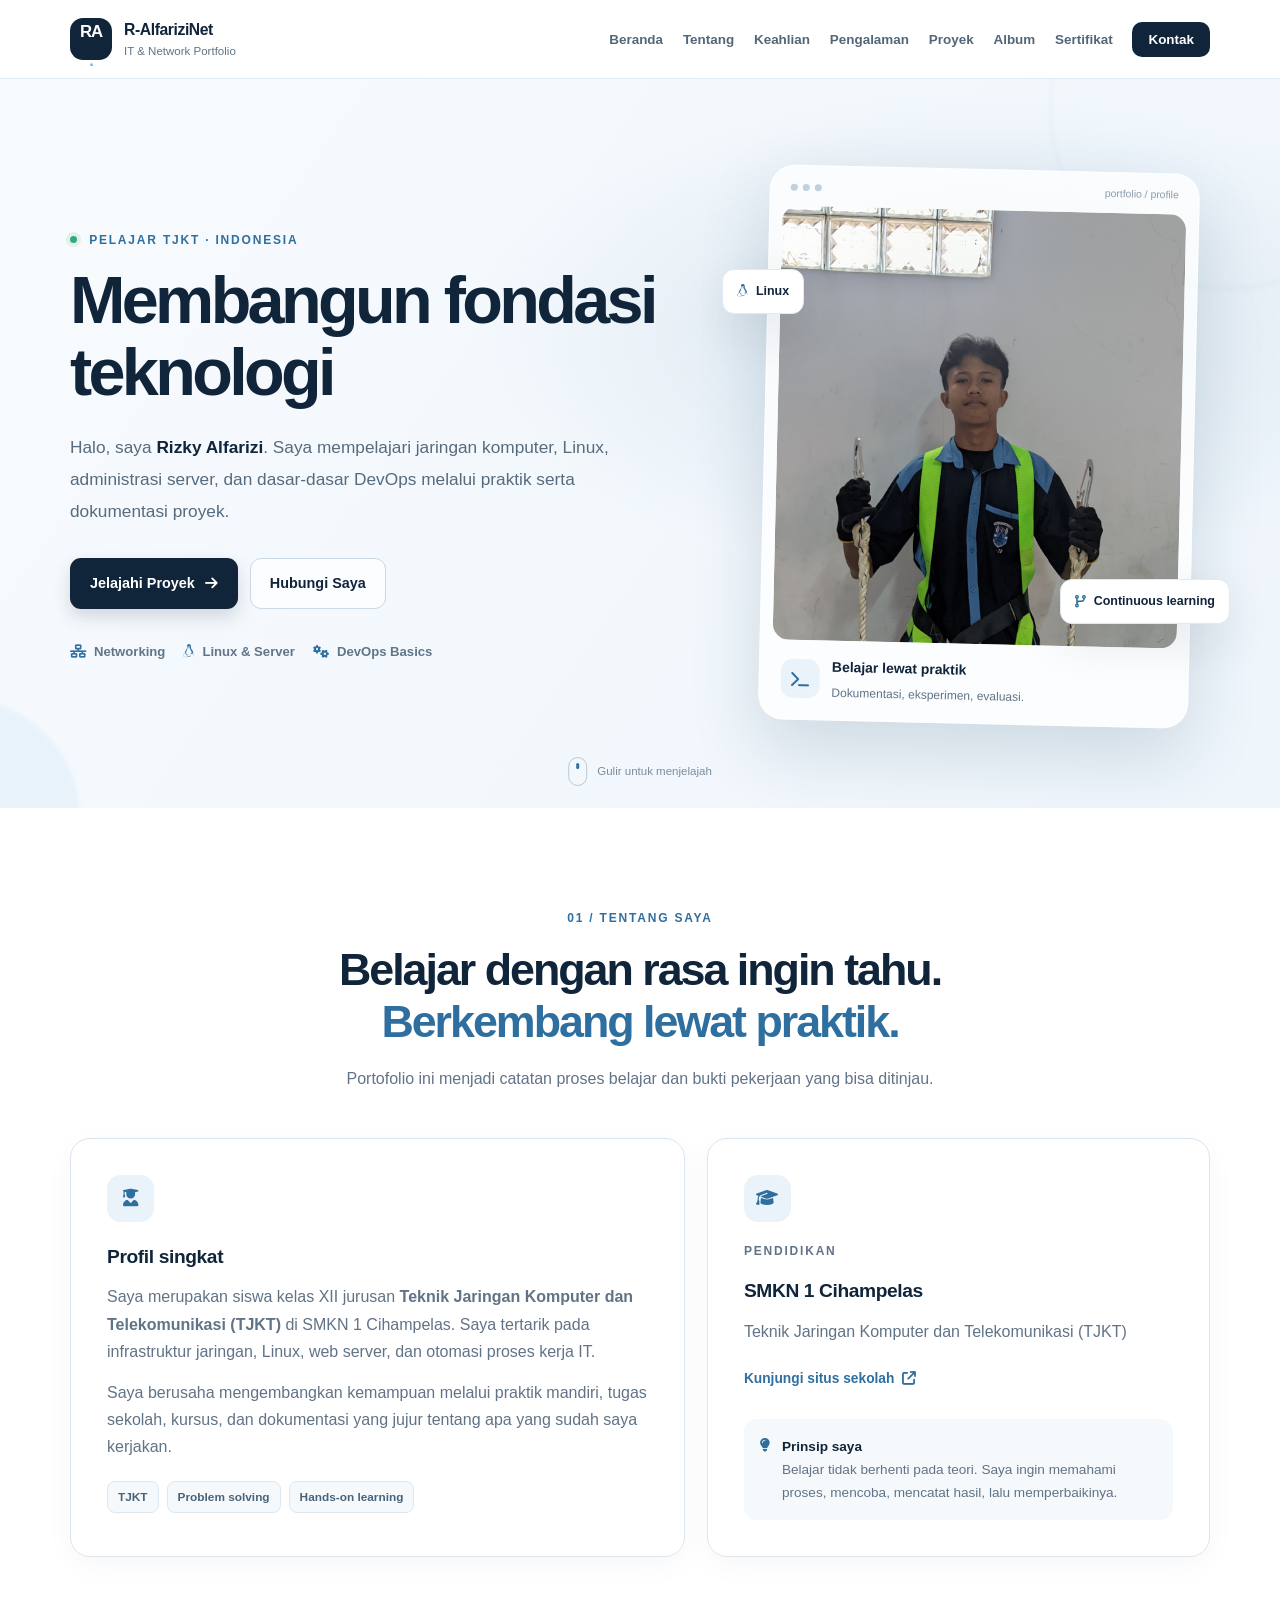
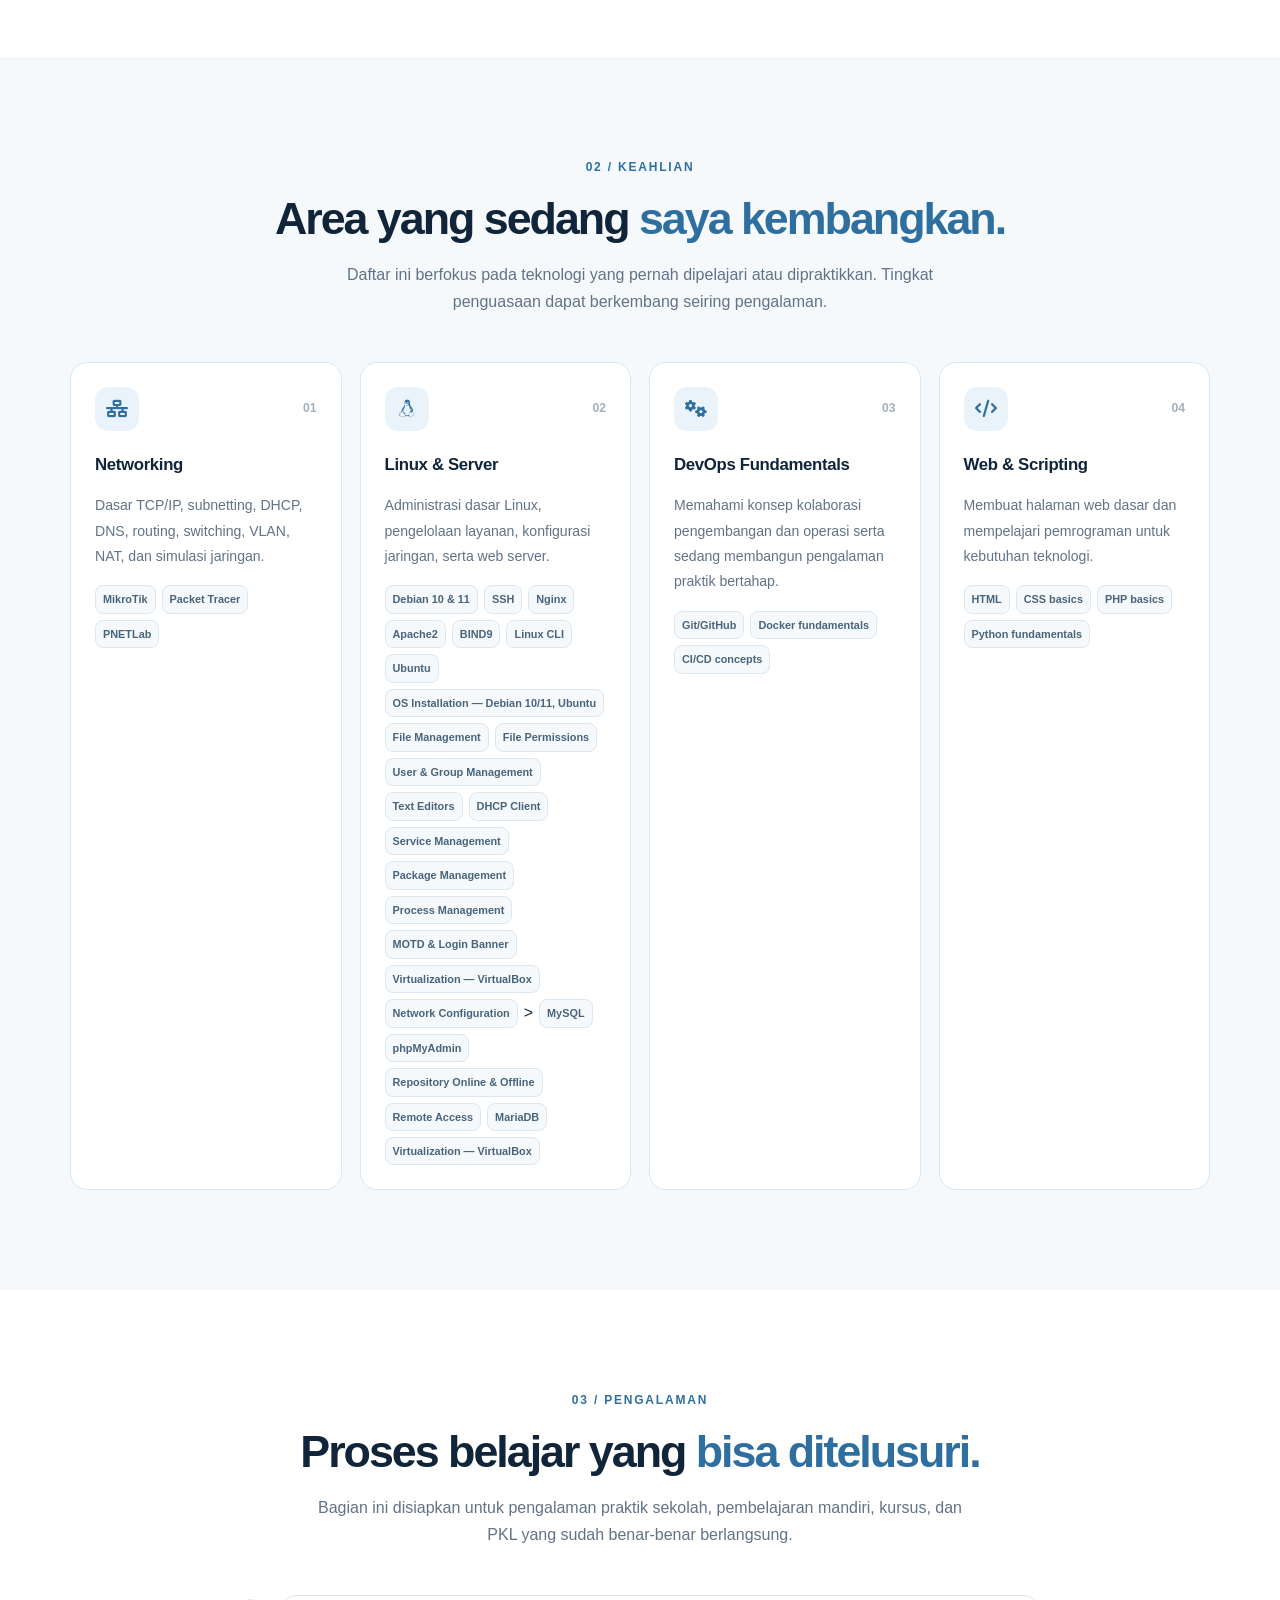
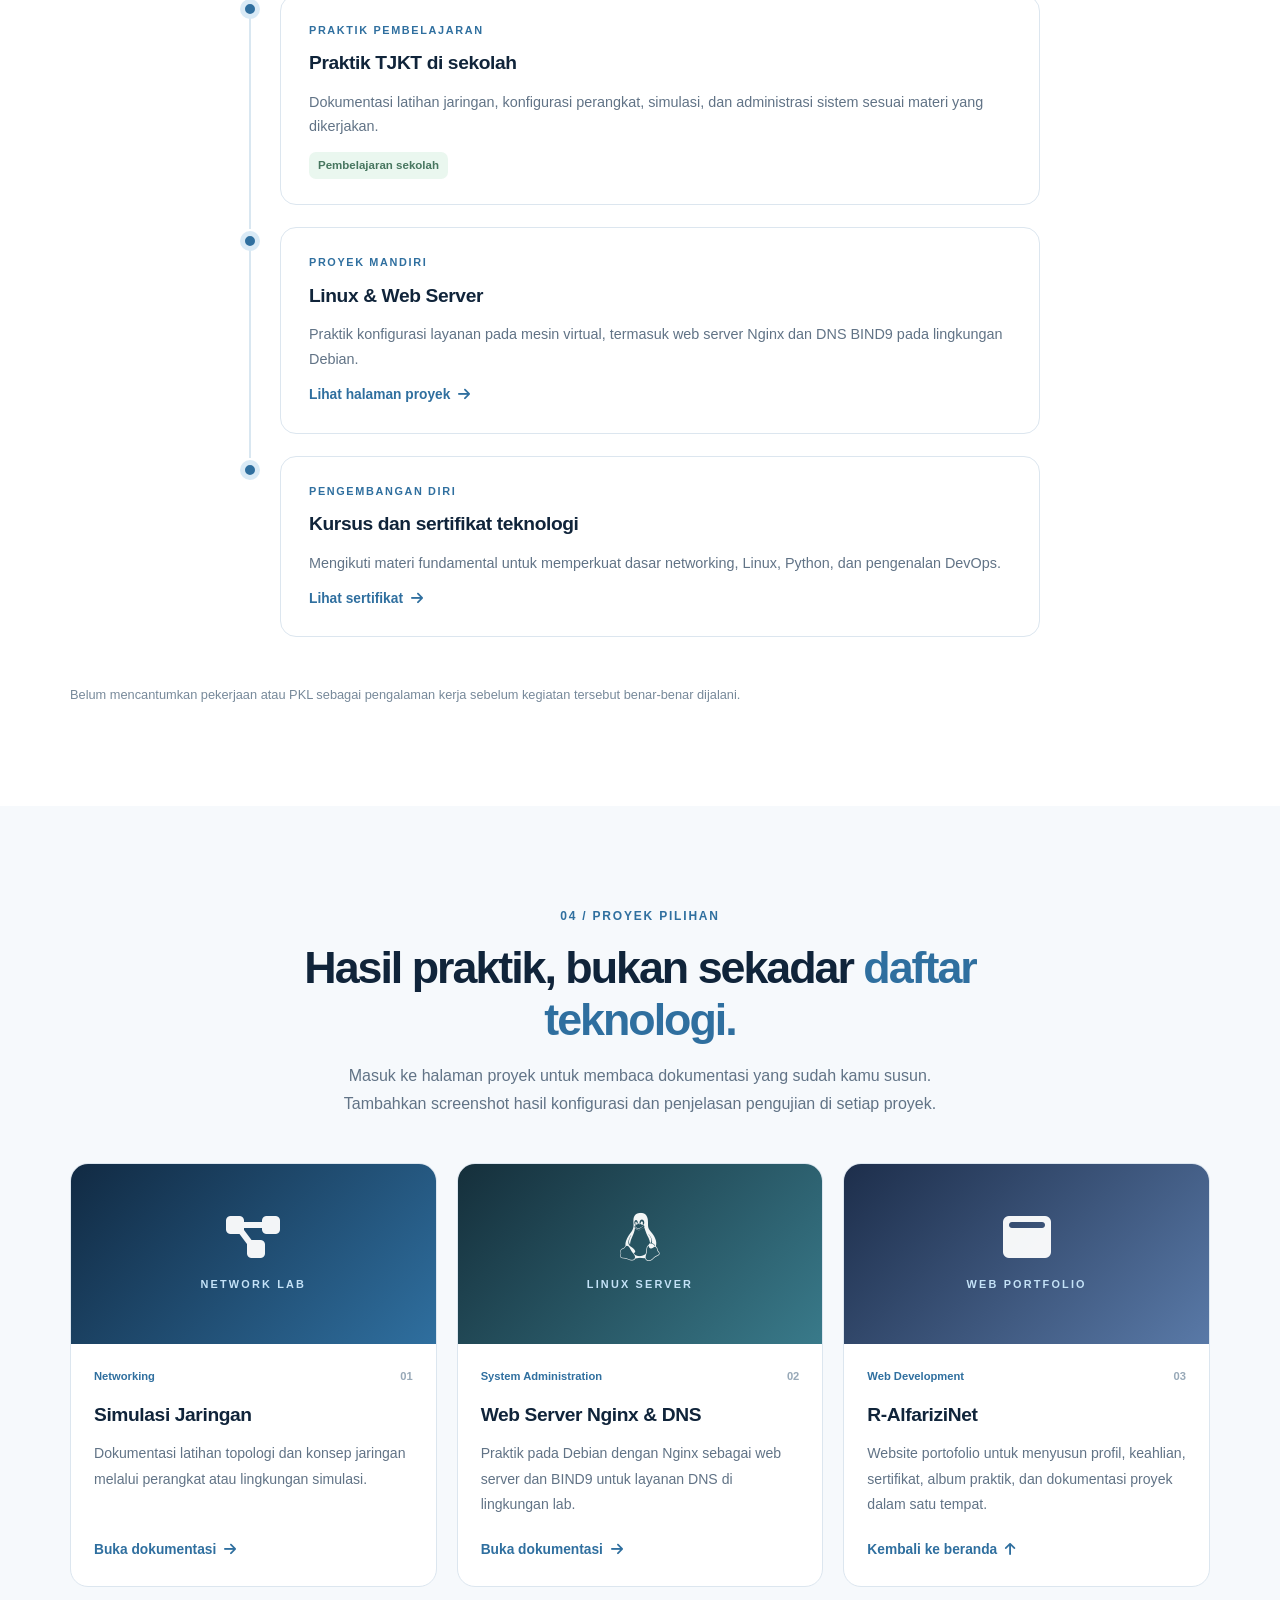
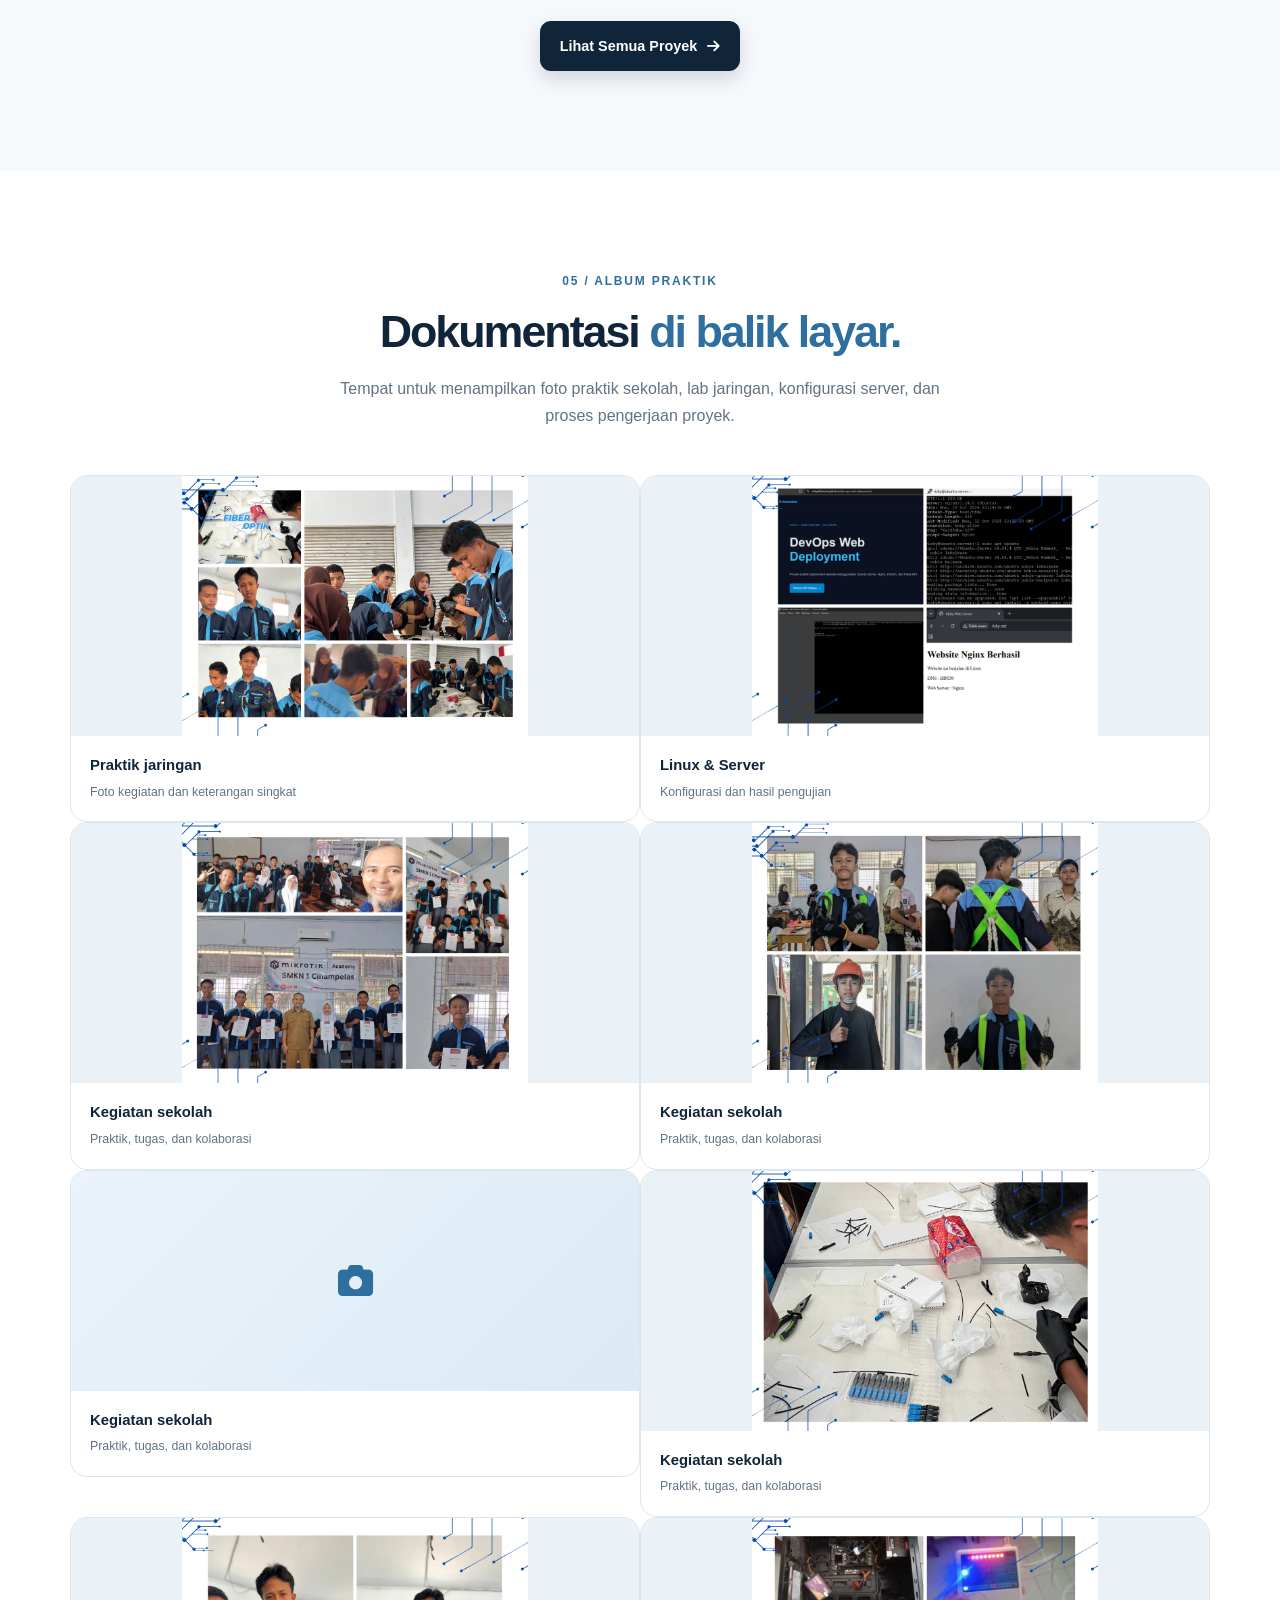
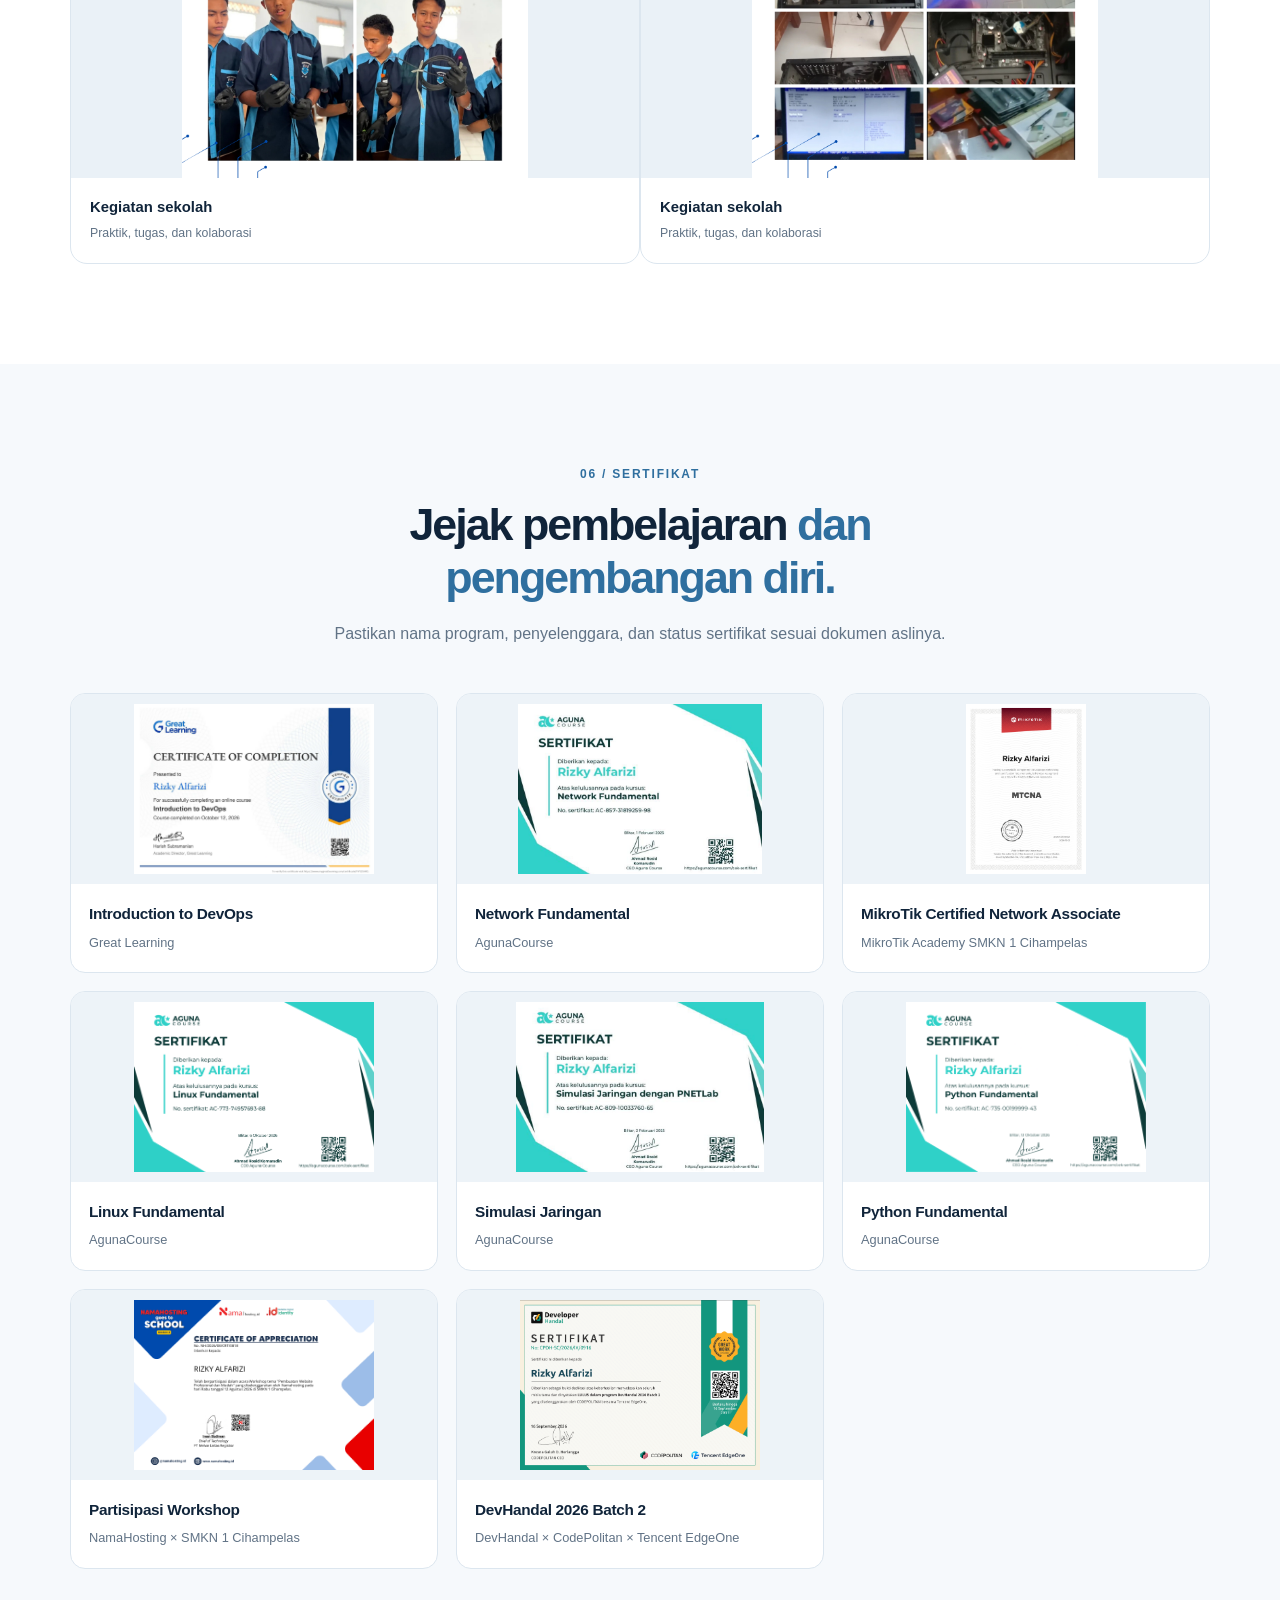
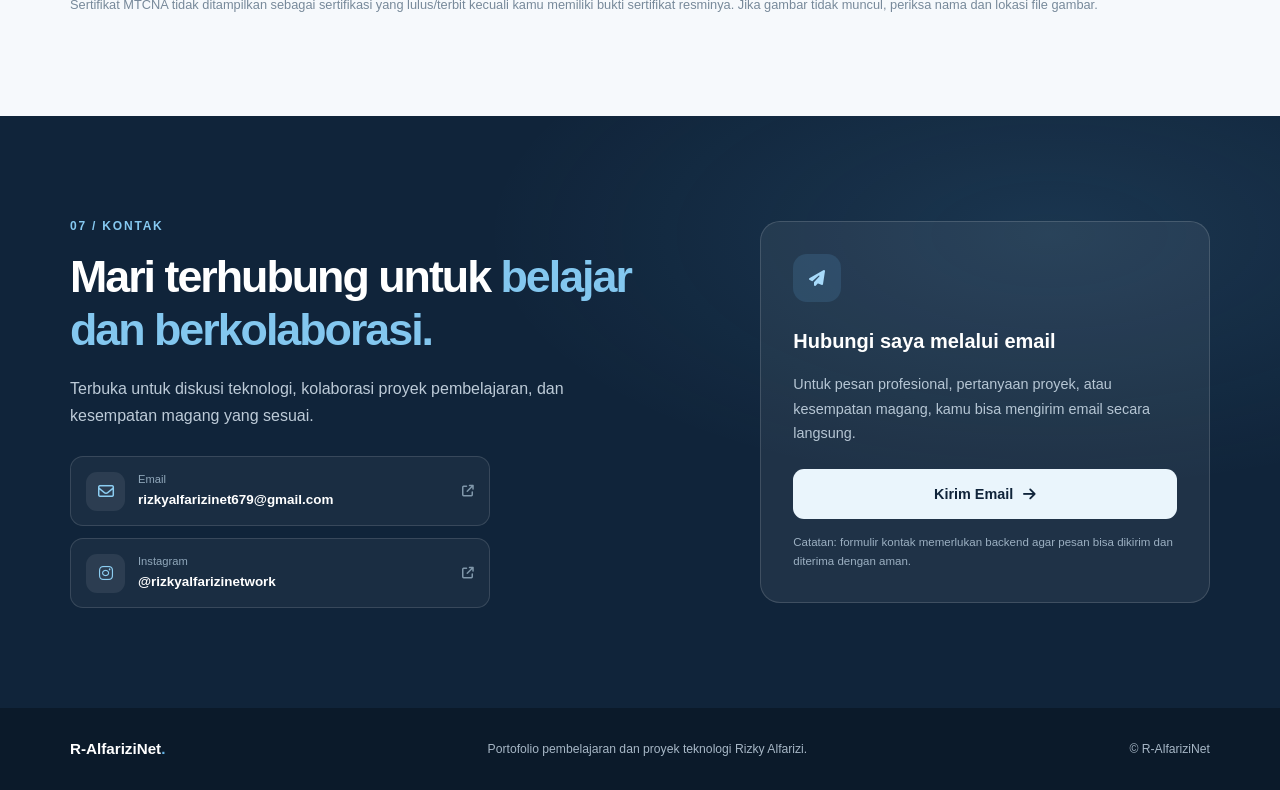
==== index.html @ c8890588 "Update skill tags in index.html" ====
<!DOCTYPE html>
<html lang="id">
<head>
  <meta charset="UTF-8">
  <meta name="viewport" content="width=device-width, initial-scale=1">
  <meta name="theme-color" content="#10243a">
  <meta name="description" content="Portofolio Rizky Alfarizi — pelajar TJKT dengan minat pada jaringan komputer, Linux, administrasi server, dan DevOps.">
  <title>Rizky Alfarizi | R-AlfariziNet</title>
  <link rel="preconnect" href="https://cdnjs.cloudflare.com">
  <link rel="stylesheet" href="https://cdnjs.cloudflare.com/ajax/libs/font-awesome/6.5.2/css/all.min.css">
  <link rel="shortcut icon" href="favicon.ico" type="image/x-icon">
</head>
  <style>
/* R-AlfariziNet — professional blue/graphite theme */
:root {
  color-scheme: light;
  --navy: #10243a;
  --navy-2: #173451;
  --blue: #2f6f9f;
  --blue-bright: #66b5e8;
  --ink: #182b3c;
  --muted: #617386;
  --paper: #f6f9fc;
  --white: #ffffff;
  --line: #dce6ef;
  --soft-blue: #eaf3fa;
  --shadow: 0 18px 50px rgba(16, 36, 58, .09);
  --radius: 20px;
  --ease: 220ms ease;
}
* { box-sizing: border-box; }
html { scroll-behavior: smooth; scroll-padding-top: 92px; }
body { margin: 0; color: var(--ink); background: var(--white); font-family: Inter, "Segoe UI", Arial, sans-serif; line-height: 1.7; -webkit-font-smoothing: antialiased; }
img { max-width: 100%; }
a { color: inherit; text-decoration: none; }
button, input, textarea { font: inherit; }
button, a { -webkit-tap-highlight-color: transparent; }
.container { width: min(1140px, calc(100% - 44px)); margin-inline: auto; }
.section { padding: 100px 0; }
.section-alt { background: var(--paper); }
.section-anchor { scroll-margin-top: 82px; }
.skip-link { position: absolute; left: 12px; top: -60px; z-index: 2000; padding: 10px 14px; background: white; color: var(--navy); border-radius: 8px; }
.skip-link:focus { top: 12px; }
.site-header { position: sticky; top: 0; z-index: 1000; background: rgba(255,255,255,.92); border-bottom: 1px solid rgba(220,230,239,.8); backdrop-filter: blur(16px); }
.navbar { min-height: 78px; display: flex; align-items: center; justify-content: space-between; gap: 28px; }
.brand { display: inline-flex; align-items: center; gap: 12px; flex-shrink: 0; }
.brand-mark { display: grid; place-items: center; width: 42px; height: 42px; border-radius: 13px; color: white; background: var(--navy); font-weight: 800; letter-spacing: -.07em; font-size: 1.05rem; }
.brand-mark span, .footer-brand span { color: var(--blue-bright); }
.brand-copy { display: grid; line-height: 1.25; }
.brand-copy strong { font-size: .98rem; color: var(--navy); letter-spacing: -.025em; }
.brand-copy small { color: var(--muted); font-size: .72rem; margin-top: 4px; }
.nav-menu { display: flex; align-items: center; gap: clamp(12px, 1.55vw, 24px); list-style: none; margin: 0; padding: 0; }
.nav-menu a { font-size: .84rem; font-weight: 650; color: #526679; transition: color var(--ease); white-space: nowrap; }
.nav-menu a:hover, .nav-menu a:focus-visible { color: var(--blue); }
.nav-menu .nav-contact { background: var(--navy); color: white; padding: 10px 16px; border-radius: 10px; }
.nav-menu .nav-contact:hover { background: var(--blue); color: white; }
.menu-toggle { display: none; border: 1px solid var(--line); border-radius: 10px; background: white; color: var(--navy); width: 42px; height: 42px; cursor: pointer; }
.hero { min-height: 650px; position: relative; display: flex; align-items: center; overflow: hidden; padding: 90px 0 84px; background: radial-gradient(ellipse at 75% 35%, rgba(47,111,159,.13), transparent 36%), linear-gradient(125deg, #f8fbfe 0%, #eef5fb 100%); }
.hero-grid { position: relative; z-index: 1; display: grid; grid-template-columns: 1.12fr .88fr; align-items: center; gap: clamp(40px, 7vw, 95px); }
.hero-glow { position: absolute; border-radius: 50%; filter: blur(2px); pointer-events: none; }
.hero-glow-one { width: 360px; height: 360px; right: -130px; top: -150px; border: 1px solid rgba(47,111,159,.13); }
.hero-glow-two { width: 240px; height: 240px; left: -160px; bottom: -130px; background: rgba(102,181,232,.09); }
.eyebrow { margin: 0 0 14px; color: var(--blue); text-transform: uppercase; font-size: .75rem; font-weight: 800; letter-spacing: .15em; }
.status-dot { display: inline-block; width: 7px; height: 7px; margin: 0 7px 1px 0; border-radius: 50%; background: #38a878; box-shadow: 0 0 0 4px rgba(56,168,120,.12); }
.hero h1 { max-width: 720px; margin: 0; color: var(--navy); font-size: clamp(2.5rem, 5.2vw, 4.5rem); line-height: 1.08; letter-spacing: -.055em; }
.text-gradient { color: var(--blue); }
.hero-lead { max-width: 610px; margin: 24px 0 0; color: #566b7e; font-size: 1.08rem; line-height: 1.85; }
.hero-lead strong { color: var(--navy); }
.hero-actions { display: flex; flex-wrap: wrap; gap: 12px; margin-top: 30px; }
.button { display: inline-flex; justify-content: center; align-items: center; gap: 10px; min-height: 48px; padding: 12px 19px; border: 1px solid transparent; border-radius: 11px; font-size: .9rem; font-weight: 750; transition: transform var(--ease), background var(--ease), box-shadow var(--ease); }
.button:hover { transform: translateY(-2px); }
.button-primary { color: white; background: var(--navy); box-shadow: 0 8px 18px rgba(16,36,58,.16); }
.button-primary:hover { color: white; background: var(--blue); box-shadow: 0 12px 24px rgba(47,111,159,.2); }
.button-secondary { color: var(--navy); border-color: #cbd9e5; background: rgba(255,255,255,.68); }
.button-secondary:hover { background: white; border-color: var(--blue); }
.hero-focus { display: flex; flex-wrap: wrap; gap: 18px; margin-top: 32px; color: #617589; font-size: .82rem; font-weight: 650; }
.hero-focus span { display: inline-flex; align-items: center; gap: 8px; }
.hero-focus i { color: var(--blue); }
.hero-visual { position: relative; width: min(100%, 430px); justify-self: center; }
.visual-frame { position: relative; padding: 12px; border: 1px solid rgba(255,255,255,.85); border-radius: 25px; background: rgba(255,255,255,.75); box-shadow: 0 28px 70px rgba(25,63,95,.16); transform: rotate(1.3deg); }
.visual-topbar { height: 28px; display: flex; align-items: center; gap: 5px; padding: 0 8px 10px; }
.visual-topbar > span { width: 7px; height: 7px; border-radius: 50%; background: #c2d0dc; }
.visual-topbar small { margin-left: auto; color: #8b9cac; font-size: .65rem; }
.profile-image { display: block; width: 100%; aspect-ratio: 4/4.3; object-fit: cover; object-position: center; border-radius: 16px; background: #dceaf5; }
.profile-fallback { display: none; aspect-ratio: 4/4.3; place-content: center; justify-items: center; gap: 12px; border-radius: 16px; background: linear-gradient(145deg, #dfeefa, #c8ddeb); color: var(--navy); }
.profile-fallback i { font-size: 4rem; color: var(--blue); }
.profile-fallback strong { font-size: 1.25rem; }
.profile-fallback span { color: var(--muted); font-size: .85rem; }
.visual-caption { display: flex; align-items: center; gap: 12px; padding: 15px 9px 5px; }
.caption-icon { display: grid; place-items: center; width: 39px; height: 39px; color: var(--blue); background: var(--soft-blue); border-radius: 12px; }
.visual-caption strong, .visual-caption small { display: block; }
.visual-caption strong { color: var(--navy); font-size: .87rem; }
.visual-caption small { margin-top: 3px; color: var(--muted); font-size: .75rem; }
.floating-chip { position: absolute; display: flex; align-items: center; gap: 8px; padding: 11px 14px; border: 1px solid #e1eaf2; border-radius: 12px; background: white; color: var(--navy); font-size: .78rem; font-weight: 750; box-shadow: var(--shadow); }
.floating-chip i { color: var(--blue); }
.chip-one { top: 18%; left: -42px; }
.chip-two { right: -36px; bottom: 18%; }
.scroll-cue { position: absolute; bottom: 22px; left: 50%; transform: translateX(-50%); display: flex; align-items: center; gap: 10px; color: #7a8c9c; font-size: .72rem; }
.scroll-cue span { width: 19px; height: 29px; border: 1px solid #b8c9d7; border-radius: 12px; position: relative; }
.scroll-cue span::after { content: ""; position: absolute; top: 5px; left: 7px; width: 3px; height: 6px; border-radius: 3px; background: var(--blue); }
.section-heading { max-width: 760px; margin: 0 auto 46px; text-align: center; }
.section-heading h2, .contact-copy h2 { margin: 0; color: var(--navy); font-size: clamp(2rem, 3.5vw, 3.1rem); letter-spacing: -.045em; line-height: 1.17; }
.section-heading > p:last-child { max-width: 650px; margin: 17px auto 0; color: var(--muted); }
.about-grid { display: grid; grid-template-columns: 1.1fr .9fr; gap: 22px; }
.panel { padding: clamp(24px, 3vw, 36px); border: 1px solid var(--line); border-radius: var(--radius); background: white; box-shadow: 0 8px 30px rgba(16,36,58,.035); }
.panel-icon { display: grid; place-items: center; width: 47px; height: 47px; margin-bottom: 19px; border-radius: 14px; color: var(--blue); background: var(--soft-blue); font-size: 1.1rem; }
.panel h3, .skill-card h3, .timeline-card h3, .project-body h3, .cert-card h3 { margin: 0 0 10px; color: var(--navy); font-size: 1.2rem; letter-spacing: -.02em; }
.panel p { color: var(--muted); margin: 0 0 14px; }
.tag-list, .skill-tags { display: flex; flex-wrap: wrap; gap: 8px; margin-top: 20px; }
.tag-list span, .skill-tags span { padding: 5px 10px; border: 1px solid #dce7f0; border-radius: 8px; color: #47647c; background: #f6f9fc; font-size: .74rem; font-weight: 700; }
.muted { color: var(--muted); }
.text-link { display: inline-flex; align-items: center; gap: 8px; margin-top: 8px; color: var(--blue); font-size: .86rem; font-weight: 800; }
.text-link:hover { color: var(--navy); gap: 11px; }
.education-note { display: flex; gap: 12px; margin-top: 28px; padding: 16px; border-radius: 13px; background: var(--paper); color: var(--muted); font-size: .85rem; }
.education-note i { margin-top: 4px; color: var(--blue); }
.education-note strong { color: var(--navy); }
.skills-grid { display: grid; grid-template-columns: repeat(4, minmax(0,1fr)); gap: 18px; }
.skill-card { min-width: 0; padding: 24px; border: 1px solid var(--line); border-radius: 17px; background: white; transition: transform var(--ease), box-shadow var(--ease), border-color var(--ease); }
.skill-card:hover, .project-card:hover { transform: translateY(-5px); border-color: #b8d3e7; box-shadow: var(--shadow); }
.skill-card-head { display: flex; justify-content: space-between; align-items: center; margin-bottom: 20px; }
.skill-icon { display: grid; place-items: center; width: 44px; height: 44px; border-radius: 13px; color: var(--blue); background: var(--soft-blue); font-size: 1.1rem; }
.skill-index { color: #a1b0bd; font-size: .76rem; font-weight: 800; }
.skill-card h3 { font-size: 1.05rem; }
.skill-card p, .project-body p { color: var(--muted); font-size: .88rem; line-height: 1.8; }
.skill-tags { margin-top: 16px; gap: 6px; }
.skill-tags span { font-size: .68rem; padding: 4px 7px; }
.section-footnote { display: flex; align-items: flex-start; gap: 9px; margin: 25px 0 0; color: #77899a; font-size: .8rem; }
.section-footnote i { margin-top: 5px; color: var(--blue); }
.section-footnote code { padding: 2px 5px; background: #eaf1f7; border-radius: 5px; }
.timeline { max-width: 800px; margin: 0 auto; }
.timeline-item { position: relative; display: grid; grid-template-columns: 22px 1fr; gap: 18px; padding-bottom: 22px; }
.timeline-item:not(:last-child)::before { content: ""; position: absolute; left: 9px; top: 20px; bottom: -2px; width: 2px; background: #d9e7f1; }
.timeline-marker { z-index: 1; width: 20px; height: 20px; margin-top: 4px; border: 5px solid #d9eaf6; border-radius: 50%; background: var(--blue); }
.timeline-card { padding: 25px 28px; border: 1px solid var(--line); border-radius: 16px; background: white; }
.timeline-card .eyebrow { margin-bottom: 8px; font-size: .68rem; }
.timeline-card p:not(.eyebrow) { margin: 0; color: var(--muted); font-size: .9rem; }
.timeline-card .text-link { margin-top: 12px; }
.status-label { display: inline-block; margin-top: 13px; padding: 4px 9px; border-radius: 7px; color: #47765f; background: #eaf7ef; font-size: .72rem; font-weight: 750; }
.projects-grid { display: grid; grid-template-columns: repeat(3, minmax(0,1fr)); gap: 20px; }
.project-card { min-width: 0; overflow: hidden; border: 1px solid var(--line); border-radius: 18px; background: white; transition: transform var(--ease), box-shadow var(--ease), border-color var(--ease); }
.project-art { min-height: 180px; display: flex; flex-direction: column; justify-content: center; align-items: center; gap: 14px; color: white; background: linear-gradient(135deg, #112a43, #2f6f9f); }
.project-art i { font-size: 3rem; opacity: .95; }
.project-art span { color: #c4e2f7; font-size: .68rem; font-weight: 800; letter-spacing: .2em; }
.art-linux { background: linear-gradient(135deg, #152f3b, #397a8a); }
.art-web { background: linear-gradient(135deg, #1d2e4b, #5979a7); }
.project-body { padding: 23px; }
.project-meta { display: flex; justify-content: space-between; gap: 8px; margin-bottom: 13px; color: var(--blue); font-size: .7rem; font-weight: 800; }
.project-meta span:last-child { color: #98a9b8; }
.project-body p { min-height: 76px; margin: 0 0 13px; }
.center-action { margin-top: 34px; text-align: center; }
.album-grid {
  display: grid !important;
  grid-template-columns: repeat(2, minmax(0, 1fr)) !important;
  align-items: start !important;
}
.album-grid .album-card {
  display: flex !important;
  flex-direction: column !important;
  align-self: start !important;
  min-width: 0 !important;
}
.album-grid .album-card > img {
  width: 100% !important;
  height: 260px !important;
  object-fit: contain !important;
  flex-shrink: 0 !important;
}
.album-card { position: relative; overflow: hidden; border: 1px solid var(--line); border-radius: 17px; background: white; }
.album-card > img { display: block; width: 100%; height: 220px; object-fit: cover; background: #eaf1f7; }
.album-placeholder { display: none; height: 220px; place-content: center; justify-items: center; gap: 13px; padding: 20px; color: #6b8397; background: linear-gradient(135deg, #eaf3fa, #dceaf5); text-align: center; font-size: .83rem; }
.album-placeholder i { font-size: 2.2rem; color: var(--blue); }
.album-caption { display: grid; gap: 3px; padding: 17px 19px 19px; }
.album-caption strong { color: var(--navy); font-size: .93rem; }
.album-caption span { color: var(--muted); font-size: .77rem; }
.cert-grid { display: grid; grid-template-columns: repeat(3, minmax(0,1fr)); gap: 18px; }
.cert-card { overflow: hidden; min-width: 0; border: 1px solid var(--line); border-radius: 15px; background: white; transition: transform var(--ease), box-shadow var(--ease); }
.cert-card:hover { transform: translateY(-3px); box-shadow: var(--shadow); }
.cert-card img { display: block; width: 100%; height: 190px; padding: 10px; object-fit: contain; background: #edf3f8; }
.cert-card > div { padding: 17px 18px 19px; }
.cert-card h3 { margin-bottom: 4px; font-size: .96rem; }
.cert-card p { margin: 0; color: var(--muted); font-size: .8rem; }
.contact-section { color: white; background: radial-gradient(ellipse at 82% 20%, rgba(102,181,232,.12), transparent 38%), var(--navy); }
.contact-grid { display: grid; grid-template-columns: 1.05fr .8fr; gap: clamp(35px, 8vw, 100px); align-items: center; }
.contact-copy .eyebrow { color: #86c9f1; }
.contact-copy h2 { color: white; }
.contact-copy h2 .text-gradient { color: #83c7ef; }
.contact-copy > p:not(.eyebrow) { max-width: 520px; margin: 20px 0 27px; color: #bdcbd8; }
.contact-links { display: grid; gap: 12px; }
.contact-links a { display: flex; align-items: center; gap: 13px; max-width: 420px; padding: 13px 15px; border: 1px solid rgba(255,255,255,.13); border-radius: 13px; background: rgba(255,255,255,.045); }
.contact-links a > span:first-child { display: grid; place-items: center; width: 39px; height: 39px; border-radius: 11px; color: #8ccdf1; background: rgba(255,255,255,.08); }
.contact-links a > span:nth-child(2) { display: grid; min-width: 0; }
.contact-links small { color: #91a8bb; font-size: .7rem; }
.contact-links strong { overflow-wrap: anywhere; color: white; font-size: .84rem; }
.external-icon { margin-left: auto; color: #8198ab; font-size: .75rem; }
.contact-panel { padding: 32px; border: 1px solid rgba(255,255,255,.14); border-radius: 20px; background: rgba(255,255,255,.065); }
.contact-panel-icon { display: grid; place-items: center; width: 48px; height: 48px; margin-bottom: 22px; border-radius: 14px; color: #a7dafa; background: rgba(102,181,232,.15); }
.contact-panel h3 { margin: 0 0 10px; color: white; font-size: 1.25rem; }
.contact-panel p { color: #b6c6d4; font-size: .9rem; }
.button-wide { width: 100%; margin: 9px 0 14px; background: #eaf5fc; color: var(--navy); box-shadow: none; }
.button-wide:hover { background: white; color: var(--navy); }
.contact-panel small { display: block; color: #9cb0c2; font-size: .72rem; line-height: 1.6; }
.site-footer { padding: 28px 0; color: #a7b7c6; background: #0b1a2a; }
.footer-inner { display: flex; align-items: center; justify-content: space-between; gap: 18px; }
.footer-brand { color: white; font-size: .95rem; font-weight: 850; }
.footer-inner p, .copyright { margin: 0; font-size: .76rem; }
@media (max-width: 1080px) {
  .nav-menu { gap: 12px; }
  .nav-menu a { font-size: .78rem; }
  .skills-grid { grid-template-columns: repeat(2, minmax(0,1fr)); }
  .hero-grid { gap: 42px; }
}
@media (max-width: 820px) {
  .section { padding: 76px 0; }
  .navbar { min-height: 72px; }
  .menu-toggle { display: inline-grid; place-items: center; }
  .nav-menu { position: absolute; top: calc(100% + 1px); left: 0; right: 0; display: none; align-items: stretch; gap: 0; padding: 10px 22px 20px; border-bottom: 1px solid var(--line); background: rgba(255,255,255,.98); box-shadow: 0 18px 30px rgba(16,36,58,.08); }
  .nav-menu.is-open { display: flex; flex-direction: column; }
  .nav-menu li { padding: 0; }
  .nav-menu a { display: block; padding: 12px 8px; font-size: .92rem; }
  .nav-menu .nav-contact { margin-top: 6px; text-align: center; }
  .hero { min-height: auto; padding: 72px 0 78px; }
  .hero-grid { grid-template-columns: 1fr; gap: 48px; }
  .hero-copy { text-align: center; }
  .hero-lead { margin-inline: auto; }
  .hero-actions, .hero-focus { justify-content: center; }
  .hero-visual { width: min(84%, 380px); }
  .chip-one { left: -25px; }
  .chip-two { right: -25px; }
  .scroll-cue { display: none; }
  .about-grid, .contact-grid { grid-template-columns: 1fr; }
  .projects-grid, .album-grid { grid-template-columns: repeat(2, minmax(0,1fr)); }
  .cert-grid { grid-template-columns: repeat(2, minmax(0,1fr)); }
  .contact-panel { max-width: 560px; }
}
@media (max-width: 540px) {
  .container { width: min(100% - 30px, 1140px); }
  .section { padding: 62px 0; }
  .brand-mark { width: 38px; height: 38px; }
  .brand-copy strong { font-size: .9rem; }
  .brand-copy small { font-size: .66rem; }
  .hero { padding: 58px 0 65px; }
  .hero h1 { font-size: clamp(2.35rem, 11vw, 3.3rem); }
  .hero-lead { font-size: .97rem; }
  .hero-actions { flex-direction: column; }
  .hero-actions .button { width: 100%; }
  .hero-focus { gap: 10px 15px; font-size: .75rem; }
  .hero-visual { width: 85%; }
  .floating-chip { padding: 9px 10px; font-size: .7rem; }
  .chip-one { left: -24px; }
  .chip-two { right: -22px; }
  .section-heading { margin-bottom: 32px; }
  .section-heading h2, .contact-copy h2 { font-size: 2.05rem; }
  .skills-grid, .projects-grid, .album-grid, .cert-grid { grid-template-columns: 1fr; }
  .skill-card { padding: 22px; }
  .project-art { min-height: 155px; }
  .project-body p { min-height: 0; }
  .album-card > img, .album-placeholder { height: 230px; }
  .cert-card img { height: 210px; }
  .timeline-item { gap: 12px; }
  .timeline-card { padding: 21px; }
  .contact-panel { padding: 24px; }
  .footer-inner { flex-direction: column; align-items: flex-start; gap: 7px; }
}
@media (prefers-reduced-motion: reduce) {
  *, *::before, *::after { scroll-behavior: auto !important; transition-duration: .01ms !important; animation-duration: .01ms !important; }
}

  

  background: #fff;
}

</style>
<body>
  <a class="skip-link" href="#main">Lewati ke konten</a>
  <header class="site-header">
    <nav class="navbar container" aria-label="Navigasi utama">
      <a class="brand" href="#home" aria-label="R-AlfariziNet, beranda">
        <span class="brand-mark">RA<span>.</span></span>
        <span class="brand-copy"><strong>R-AlfariziNet</strong><small>IT & Network Portfolio</small></span>
      </a>
      <button class="menu-toggle" id="menuToggle" type="button" aria-label="Buka navigasi" aria-expanded="false" aria-controls="navMenu">
        <i class="fa-solid fa-bars" aria-hidden="true"></i>
      </button>
      <ul class="nav-menu" id="navMenu">
        <li><a href="#home">Beranda</a></li>
        <li><a href="#about">Tentang</a></li>
        <li><a href="#skills">Keahlian</a></li>
        <li><a href="#experience">Pengalaman</a></li>
        <li><a href="#projects">Proyek</a></li>
        <li><a href="#album">Album</a></li>
        <li><a href="#certificates">Sertifikat</a></li>
        <li><a class="nav-contact" href="#contact">Kontak</a></li>
      </ul>
    </nav>
  </header>

  <main id="main">
    <section class="hero section-anchor" id="home">
      <div class="hero-glow hero-glow-one" aria-hidden="true"></div>
      <div class="hero-glow hero-glow-two" aria-hidden="true"></div>
      <div class="container hero-grid">
        <div class="hero-copy">
          <p class="eyebrow"><span class="status-dot"></span> Pelajar TJKT · Indonesia</p>
          <h1>Membangun fondasi teknologi <span class="text-gradient"></span></h1>
          <p class="hero-lead">Halo, saya <strong>Rizky Alfarizi</strong>. Saya mempelajari jaringan komputer, Linux, administrasi server, dan dasar-dasar DevOps melalui praktik serta dokumentasi proyek.</p>
          <div class="hero-actions">
            <a class="button button-primary" href="#projects">Jelajahi Proyek <i class="fa-solid fa-arrow-right" aria-hidden="true"></i></a>
            <a class="button button-secondary" href="#contact">Hubungi Saya</a>
          </div>
          <div class="hero-focus" aria-label="Fokus pembelajaran">
            <span><i class="fa-solid fa-network-wired" aria-hidden="true"></i> Networking</span>
            <span><i class="fa-brands fa-linux" aria-hidden="true"></i> Linux & Server</span>
            <span><i class="fa-solid fa-gears" aria-hidden="true"></i> DevOps Basics</span>
          </div>
        </div>
        <div class="hero-visual">
          <div class="visual-frame">
            <div class="visual-topbar"><span></span><span></span><span></span><small>portfolio / profile</small></div>
            <img src="images11/profile-rizky.jpg.jpg" alt="Foto profil Rizky Alfarizi" class="profile-image" onerror="this.style.display='none';this.nextElementSibling.style.display='grid'">
            <div class="profile-fallback" aria-hidden="true"><i class="fa-solid fa-user-astronaut"></i><strong>Rizky Alfarizi</strong><span>IT & Network Learner</span></div>
            <div class="visual-caption"><span class="caption-icon"><i class="fa-solid fa-terminal" aria-hidden="true"></i></span><span><strong>Belajar lewat praktik</strong><small>Dokumentasi, eksperimen, evaluasi.</small></span></div>
          </div>
          <div class="floating-chip chip-one"><i class="fa-brands fa-linux" aria-hidden="true"></i> Linux</div>
          <div class="floating-chip chip-two"><i class="fa-solid fa-code-branch" aria-hidden="true"></i> Continuous learning</div>
        </div>
      </div>
      <a class="scroll-cue" href="#about"><span></span> Gulir untuk menjelajah</a>
    </section>

    <section class="section section-anchor" id="about">
      <div class="container">
        <div class="section-heading">
          <p class="eyebrow">01 / Tentang saya</p>
          <h2>Belajar dengan rasa ingin tahu.<br><span class="text-gradient">Berkembang lewat praktik.</span></h2>
          <p>Portofolio ini menjadi catatan proses belajar dan bukti pekerjaan yang bisa ditinjau.</p>
        </div>
        <div class="about-grid">
          <article class="panel about-main">
            <div class="panel-icon"><i class="fa-solid fa-user-graduate" aria-hidden="true"></i></div>
            <h3>Profil singkat</h3>
            <p>Saya merupakan siswa kelas XII jurusan <strong>Teknik Jaringan Komputer dan Telekomunikasi (TJKT)</strong> di SMKN 1 Cihampelas. Saya tertarik pada infrastruktur jaringan, Linux, web server, dan otomasi proses kerja IT.</p>
            <p>Saya berusaha mengembangkan kemampuan melalui praktik mandiri, tugas sekolah, kursus, dan dokumentasi yang jujur tentang apa yang sudah saya kerjakan.</p>
            <div class="tag-list"><span>TJKT</span><span>Problem solving</span><span>Hands-on learning</span></div>
          </article>
          <article class="panel education-panel">
            <div class="panel-icon"><i class="fa-solid fa-graduation-cap" aria-hidden="true"></i></div>
            <p class="eyebrow">Pendidikan</p>
            <h3>SMKN 1 Cihampelas</h3>
            <p class="muted">Teknik Jaringan Komputer dan Telekomunikasi (TJKT)</p>
            <a class="text-link" href="https://smkn1cihampelas.sch.id/" target="_blank" rel="noopener noreferrer">Kunjungi situs sekolah <i class="fa-solid fa-arrow-up-right-from-square" aria-hidden="true"></i></a>
            <div class="education-note"><i class="fa-solid fa-lightbulb" aria-hidden="true"></i><span><strong>Prinsip saya</strong><br>Belajar tidak berhenti pada teori. Saya ingin memahami proses, mencoba, mencatat hasil, lalu memperbaikinya.</span></div>
          </article>
        </div>
      </div>
    </section>

    <section class="section section-alt section-anchor" id="skills">
      <div class="container">
        <div class="section-heading">
          <p class="eyebrow">02 / Keahlian</p>
          <h2>Area yang sedang <span class="text-gradient">saya kembangkan.</span></h2>
          <p>Daftar ini berfokus pada teknologi yang pernah dipelajari atau dipraktikkan. Tingkat penguasaan dapat berkembang seiring pengalaman.</p>
        </div>
        <div class="skills-grid">
          <article class="skill-card"><div class="skill-card-head"><span class="skill-icon"><i class="fa-solid fa-network-wired"></i></span><span class="skill-index">01</span></div><h3>Networking</h3><p>Dasar TCP/IP, subnetting, DHCP, DNS, routing, switching, VLAN, NAT, dan simulasi jaringan.</p><div class="skill-tags"><span>MikroTik</span><span>Packet Tracer</span><span>PNETLab</span></div></article>
          <article 
            class="skill-card"
              >
            <div class="skill-card-head">
              <span class="skill-icon">
                <i class="fa-brands fa-linux"></i>
              </span>
              <span class="skill-index">02</span>
            </div>
            <h3>Linux & Server</h3>
            <p>Administrasi dasar Linux, pengelolaan layanan, konfigurasi jaringan, serta web server.</p>
            <div class="skill-tags">
              <span>Debian 10 & 11</span>
              <span>SSH</span>
              <span>Nginx</span>
              <span>Apache2</span>
              <span>BIND9</span><span>Linux CLI</span><span>Ubuntu</span>
              <span>OS Installation — Debian 10/11, Ubuntu</span>
              <span>File Management</span><span>File Permissions</span>
              <span>User & Group Management</span><span>Text Editors</span><span>DHCP Client</span>
              <span>Service Management</span><span>Package Management</span>
              <span>Process Management</span><span>MOTD & Login Banner</span> <span>Virtualization — VirtualBox</span>
              <span>Network Configuration</span>><span>MySQL</span><span>phpMyAdmin</span>
              <span>Repository Online & Offline</span><span>Remote Access</span><span>MariaDB</span>
              <span>Virtualization — VirtualBox</span>
            </div>
          </article>
          <article class="skill-card"><div class="skill-card-head"><span class="skill-icon"><i class="fa-solid fa-gears"></i></span><span class="skill-index">03</span></div><h3>DevOps Fundamentals</h3><p>Memahami konsep kolaborasi pengembangan dan operasi serta sedang membangun pengalaman praktik bertahap.</p><div class="skill-tags"><span>Git/GitHub</span><span>Docker fundamentals</span><span>CI/CD concepts</span></div></article>
          <article class="skill-card"><div class="skill-card-head"><span class="skill-icon"><i class="fa-solid fa-code"></i></span><span class="skill-index">04</span></div><h3>Web & Scripting</h3><p>Membuat halaman web dasar dan mempelajari pemrograman untuk kebutuhan teknologi.</p><div class="skill-tags"><span>HTML</span><span>CSS basics</span><span>PHP basics</span><span>Python fundamentals</span></div></article>
        </div>
      </div>
    </section>

    <section class="section section-anchor" id="experience">
      <div class="container">
        <div class="section-heading">
          <p class="eyebrow">03 / Pengalaman</p>
          <h2>Proses belajar yang <span class="text-gradient">bisa ditelusuri.</span></h2>
          <p>Bagian ini disiapkan untuk pengalaman praktik sekolah, pembelajaran mandiri, kursus, dan PKL yang sudah benar-benar berlangsung.</p>
        </div>
        <div class="timeline">
          <article class="timeline-item"><span class="timeline-marker"></span><div class="timeline-card"><p class="eyebrow">Praktik pembelajaran</p><h3>Praktik TJKT di sekolah</h3><p>Dokumentasi latihan jaringan, konfigurasi perangkat, simulasi, dan administrasi sistem sesuai materi yang dikerjakan.</p><span class="status-label">Pembelajaran sekolah</span></div></article>
          <article class="timeline-item"><span class="timeline-marker"></span><div class="timeline-card"><p class="eyebrow">Proyek mandiri</p><h3>Linux & Web Server</h3><p>Praktik konfigurasi layanan pada mesin virtual, termasuk web server Nginx dan DNS BIND9 pada lingkungan Debian.</p><a class="text-link" href="moduls.html">Lihat halaman proyek <i class="fa-solid fa-arrow-right"></i></a></div></article>
          <article class="timeline-item"><span class="timeline-marker"></span><div class="timeline-card"><p class="eyebrow">Pengembangan diri</p><h3>Kursus dan sertifikat teknologi</h3><p>Mengikuti materi fundamental untuk memperkuat dasar networking, Linux, Python, dan pengenalan DevOps.</p><a class="text-link" href="#certificates">Lihat sertifikat <i class="fa-solid fa-arrow-right"></i></a></div></article>
        </div>
        <p class="section-footnote">Belum mencantumkan pekerjaan atau PKL sebagai pengalaman kerja sebelum kegiatan tersebut benar-benar dijalani.</p>
      </div>
    </section>

    <section class="section section-alt section-anchor" id="projects">
      <div class="container">
        <div class="section-heading">
          <p class="eyebrow">04 / Proyek pilihan</p>
          <h2>Hasil praktik, bukan sekadar <span class="text-gradient">daftar teknologi.</span></h2>
          <p>Masuk ke halaman proyek untuk membaca dokumentasi yang sudah kamu susun. Tambahkan screenshot hasil konfigurasi dan penjelasan pengujian di setiap proyek.</p>
        </div>
        <div class="projects-grid">
          <article class="project-card"><div class="project-art art-network"><i class="fa-solid fa-diagram-project"></i><span>NETWORK LAB</span></div><div class="project-body"><div class="project-meta"><span>Networking</span><span>01</span></div><h3>Simulasi Jaringan</h3><p>Dokumentasi latihan topologi dan konsep jaringan melalui perangkat atau lingkungan simulasi.</p><a class="text-link" href="moduls.html">Buka dokumentasi <i class="fa-solid fa-arrow-right"></i></a></div></article>
          <article class="project-card"><div class="project-art art-linux"><i class="fa-brands fa-linux"></i><span>LINUX SERVER</span></div><div class="project-body"><div class="project-meta"><span>System Administration</span><span>02</span></div><h3>Web Server Nginx & DNS</h3><p>Praktik pada Debian dengan Nginx sebagai web server dan BIND9 untuk layanan DNS di lingkungan lab.</p><a class="text-link" href="moduls.html">Buka dokumentasi <i class="fa-solid fa-arrow-right"></i></a></div></article>
          <article class="project-card"><div class="project-art art-web"><i class="fa-solid fa-window-maximize"></i><span>WEB PORTFOLIO</span></div><div class="project-body"><div class="project-meta"><span>Web Development</span><span>03</span></div><h3>R-AlfariziNet</h3><p>Website portofolio untuk menyusun profil, keahlian, sertifikat, album praktik, dan dokumentasi proyek dalam satu tempat.</p><a class="text-link" href="#home">Kembali ke beranda <i class="fa-solid fa-arrow-up"></i></a></div></article>
        </div>
        <div class="center-action"><a class="button button-primary" href="moduls.html">Lihat Semua Proyek <i class="fa-solid fa-arrow-right"></i></a></div>
      </div>
    </section>

    <section class="section section-anchor" id="album">
      <div class="container">
        <div class="section-heading">
          <p class="eyebrow">05 / Album praktik</p>
          <h2>Dokumentasi <span class="text-gradient">di balik layar.</span></h2>
          <p>Tempat untuk menampilkan foto praktik sekolah, lab jaringan, konfigurasi server, dan proses pengerjaan proyek.</p>
        </div>
      <div class="album-grid">
  <article class="album-card">
    <img src="images11/FO.png" alt="Dokumentasi praktik jaringan">
    <div class="album-caption">
      <strong>Praktik jaringan</strong>
      <span>Foto kegiatan dan keterangan singkat</span>
    </div>
  </article>

  <article class="album-card">
    <img src="images11/server.png" alt="Dokumentasi praktik Linux dan server">
    <div class="album-caption">
      <strong>Linux &amp; Server</strong>
      <span>Konfigurasi dan hasil pengujian</span>
    </div>
  </article>

  <article class="album-card">
    <img
      src="images11/MA.png"
      alt="Dokumentasi kegiatan belajar di sekolah"
      loading="lazy"
      onerror="this.style.display='none';this.nextElementSibling.style.display='grid'"
    >
    <div class="album-placeholder">
      <i class="fa-solid fa-camera"></i>
      
    </div>
    <div class="album-caption">
      <strong>Kegiatan sekolah</strong>
      <span>Praktik, tugas, dan kolaborasi</span>
    </div>
  </article>
        
  <article class="album-card">
    <img
      src="images11/2.png"
      alt="Dokumentasi kegiatan belajar di sekolah"
      loading="lazy"
      onerror="this.style.display='none';this.nextElementSibling.style.display='grid'"
    >
    <div class="album-placeholder">
      <i class="fa-solid fa-camera"></i>
    
    </div>
    <div class="album-caption">
      <strong>Kegiatan sekolah</strong>
      <span>Praktik, tugas, dan kolaborasi</span>
    </div>
  </article>
        
  <article class="album-card">
    <img
      src="images11/album(1).png"
      alt="Dokumentasi kegiatan belajar di sekolah"
      loading="lazy"
      onerror="this.style.display='none';this.nextElementSibling.style.display='grid'"
    >
    <div class="album-placeholder">
      <i class="fa-solid fa-camera"></i>
    
    </div>
    <div class="album-caption">
      <strong>Kegiatan sekolah</strong>
      <span>Praktik, tugas, dan kolaborasi</span>
    </div>
  </article>
        
  <article class="album-card">
    <img
      src="images11/5.png"
      alt="Dokumentasi kegiatan belajar di sekolah"
      loading="lazy"
      onerror="this.style.display='none';this.nextElementSibling.style.display='grid'"
    >
    <div class="album-placeholder">
      <i class="fa-solid fa-camera"></i>
      
    </div>
    <div class="album-caption">
      <strong>Kegiatan sekolah</strong>
      <span>Praktik, tugas, dan kolaborasi</span>
    </div>
  </article>

         <article class="album-card">
    <img
      src="images11/6.png"
      alt="Dokumentasi kegiatan belajar di sekolah"
      loading="lazy"
      onerror="this.style.display='none';this.nextElementSibling.style.display='grid'"
    >
    <div class="album-placeholder">
      <i class="fa-solid fa-camera"></i>
   
    </div>
    <div class="album-caption">
      <strong>Kegiatan sekolah</strong>
      <span>Praktik, tugas, dan kolaborasi</span>
    </div>
  </article>
         <article class="album-card">
    <img
      src="images11/9.png"
      alt="Dokumentasi kegiatan belajar di sekolah"
      loading="lazy"
      onerror="this.style.display='none';this.nextElementSibling.style.display='grid'"
    >
    <div class="album-placeholder">
      <i class="fa-solid fa-camera"></i>
    </div>
    <div class="album-caption">
      <strong>Kegiatan sekolah</strong>
      <span>Praktik, tugas, dan kolaborasi</span>
    </div>
  </article>
      </div>
      
      </div>
    </section>

    <section class="section section-alt section-anchor" id="certificates">
      <div class="container">
        <div class="section-heading">
          <p class="eyebrow">06 / Sertifikat</p>
          <h2>Jejak pembelajaran <span class="text-gradient">dan pengembangan diri.</span></h2>
          <p>Pastikan nama program, penyelenggara, dan status sertifikat sesuai dokumen aslinya.</p>
        </div>
        <div class="cert-grid">
          <article class="cert-card"><img src="images11/sertifikat-devops.png" alt="Sertifikat Introduction to DevOps dari Great Learning" loading="lazy"><div><h3>Introduction to DevOps</h3><p>Great Learning</p></div></article>
          <article class="cert-card"><img src="images11/network-fundamental.jpeg" alt="Sertifikat Network Fundamental" loading="lazy"><div><h3>Network Fundamental</h3><p>AgunaCourse</p></div></article>
          <article class="cert-card"><img src="images11/MTCNA.png" alt="Sertifikat MTCNA" loading="lazy"><div><h3>MikroTik Certified Network Associate</h3><p>MikroTik Academy SMKN 1 Cihampelas</p></div></article>
          <article class="cert-card"><img src="images11/linux-fundamental.png" alt="Sertifikat Linux Fundamental" loading="lazy"><div><h3>Linux Fundamental</h3><p>AgunaCourse</p></div></article>
          <article class="cert-card"><img src="images11/simulasi-jaringan.jpeg" alt="Sertifikat Simulasi Jaringan" loading="lazy"><div><h3>Simulasi Jaringan</h3><p>AgunaCourse</p></div></article>
          <article class="cert-card"><img src="images11/sertifikat-python.png" alt="Sertifikat Python Fundamental" loading="lazy"><div><h3>Python Fundamental</h3><p>AgunaCourse</p></div></article>
          <article class="cert-card"><img src="images11/domain.png" alt="Sertifikat atau bukti partisipasi kegiatan NamaHosting" loading="lazy"><div><h3>Partisipasi Workshop</h3><p>NamaHosting × SMKN 1 Cihampelas</p></div></article>
          <article class="cert-card"><img src="images11/sertifikat-devhandal.png" alt="Bukti partisipasi DevHandal 2026 Batch 2" loading="lazy"><div><h3>DevHandal 2026 Batch 2</h3><p>DevHandal × CodePolitan × Tencent EdgeOne</p></div></article>
        </div>
        <p class="section-footnote">Sertifikat MTCNA tidak ditampilkan sebagai sertifikasi yang lulus/terbit kecuali kamu memiliki bukti sertifikat resminya. Jika gambar tidak muncul, periksa nama dan lokasi file gambar.</p>
      </div>
    </section>

    <section class="section contact-section section-anchor" id="contact">
      <div class="container contact-grid">
        <div class="contact-copy">
          <p class="eyebrow">07 / Kontak</p>
          <h2>Mari terhubung untuk <span class="text-gradient">belajar dan berkolaborasi.</span></h2>
          <p>Terbuka untuk diskusi teknologi, kolaborasi proyek pembelajaran, dan kesempatan magang yang sesuai.</p>
          <div class="contact-links">
            <a href="mailto:rizkyalfarizinet679@gmail.com"><span><i class="fa-regular fa-envelope"></i></span><span><small>Email</small><strong>rizkyalfarizinet679@gmail.com</strong></span><i class="fa-solid fa-arrow-up-right-from-square external-icon"></i></a>
            <a href="https://www.instagram.com/rizkyalfarizinetwork/" target="_blank" rel="noopener noreferrer"><span><i class="fa-brands fa-instagram"></i></span><span><small>Instagram</small><strong>@rizkyalfarizinetwork</strong></span><i class="fa-solid fa-arrow-up-right-from-square external-icon"></i></a>
          </div>
        </div>
        <div class="contact-panel"><div class="contact-panel-icon"><i class="fa-solid fa-paper-plane"></i></div><h3>Hubungi saya melalui email</h3><p>Untuk pesan profesional, pertanyaan proyek, atau kesempatan magang, kamu bisa mengirim email secara langsung.</p><a class="button button-primary button-wide" href="mailto:rizkyalfarizinet679@gmail.com?subject=Kontak%20dari%20Portofolio%20R-AlfariziNet">Kirim Email <i class="fa-solid fa-arrow-right"></i></a><small>Catatan: formulir kontak memerlukan backend agar pesan bisa dikirim dan diterima dengan aman.</small></div>
      </div>
    </section>
  </main>

  <footer class="site-footer">
    <div class="container footer-inner"><a class="footer-brand" href="#home">R-AlfariziNet<span>.</span></a><p>Portofolio pembelajaran dan proyek teknologi Rizky Alfarizi.</p><span class="copyright">© <span id="currentYear"></span> R-AlfariziNet</span></div>
  </footer>
  <script>


    ocument.addEventListener("DOMContentLoaded", () => {
    // ========================================
    // 1. MENU NAVIGASI MOBILE
    // ========================================
    const menuToggle = document.querySelector(".menu-toggle");
    const navMenu = document.querySelector(".nav-menu");

    if (menuToggle && navMenu) {
        menuToggle.setAttribute("aria-expanded", "false");

        menuToggle.addEventListener("click", () => {
            const isOpen = navMenu.classList.toggle("active");

            menuToggle.setAttribute("aria-expanded", String(isOpen));
            menuToggle.setAttribute(
                "aria-label",
                isOpen ? "Tutup menu navigasi" : "Buka menu navigasi"
            );

            // Ganti ikon hamburger menjadi X jika memakai Font Awesome
            const icon = menuToggle.querySelector("i");

            if (icon) {
                icon.classList.toggle("fa-bars", !isOpen);
                icon.classList.toggle("fa-xmark", isOpen);
            } else {
                menuToggle.textContent = isOpen ? "✕" : "☰";
            }
        });

        // Tutup menu setelah tautan navigasi diklik
        navMenu.querySelectorAll("a").forEach((link) => {
            link.addEventListener("click", () => {
                navMenu.classList.remove("active");
                menuToggle.setAttribute("aria-expanded", "false");
                menuToggle.setAttribute("aria-label", "Buka menu navigasi");

                const icon = menuToggle.querySelector("i");

                if (icon) {
                    icon.classList.add("fa-bars");
                    icon.classList.remove("fa-xmark");
                } else {
                    menuToggle.textContent = "☰";
                }
            });
        });

        // Tutup menu dengan tombol Escape
        document.addEventListener("keydown", (event) => {
            if (event.key === "Escape") {
                navMenu.classList.remove("active");
                menuToggle.setAttribute("aria-expanded", "false");
                menuToggle.setAttribute("aria-label", "Buka menu navigasi");

                const icon = menuToggle.querySelector("i");

                if (icon) {
                    icon.classList.add("fa-bars");
                    icon.classList.remove("fa-xmark");
                } else {
                    menuToggle.textContent = "☰";
                }
            }
        });
    }

    // ========================================
    // 2. TAHUN OTOMATIS DI FOOTER
    // ========================================
    const yearElements = document.querySelectorAll(
        "#year, #year4, #currentYear"
    );

    yearElements.forEach((element) => {
        element.textContent = new Date().getFullYear();
    });

    // ========================================
    // 3. EFEK HEADER SAAT SCROLL
    // ========================================
    const header = document.querySelector(".header");

    const updateHeader = () => {
        if (header) {
            header.classList.toggle("scrolled", window.scrollY > 20);
        }
    };

    updateHeader();
    window.addEventListener("scroll", updateHeader, {
        passive: true
    });

    // ========================================
    // 4. ANIMASI ELEMEN SAAT MASUK LAYAR
    // ========================================
    const animatedElements = document.querySelectorAll(
        ".project-card, .skill-category, .cert-card, " +
        ".certificate-card, .experience-card, .gallery-item"
    );

    if ("IntersectionObserver" in window) {
        const observer = new IntersectionObserver(
            (entries, currentObserver) => {
                entries.forEach((entry) => {
                    if (entry.isIntersecting) {
                        entry.target.classList.add("is-visible");
                        currentObserver.unobserve(entry.target);
                    }
                });
            },
            {
                threshold: 0.12
            }
        );

        animatedElements.forEach((element) => {
            element.classList.add("reveal-on-scroll");
            observer.observe(element);
        });
    } else {
        // Fallback untuk browser yang tidak mendukung observer
        animatedElements.forEach((element) => {
            element.classList.add("is-visible");
        });
    }

    // ========================================
    // 5. TAHUN PADA COPYRIGHT
    // ========================================
    const copyrightYear = document.querySelector("[data-current-year]");

    if (copyrightYear) {
        copyrightYear.textContent = new Date().getFullYear();
    }

    console.log("R-AlfariziNet: JavaScript berhasil dimuat.");
});

  </script>
</body>
</html>
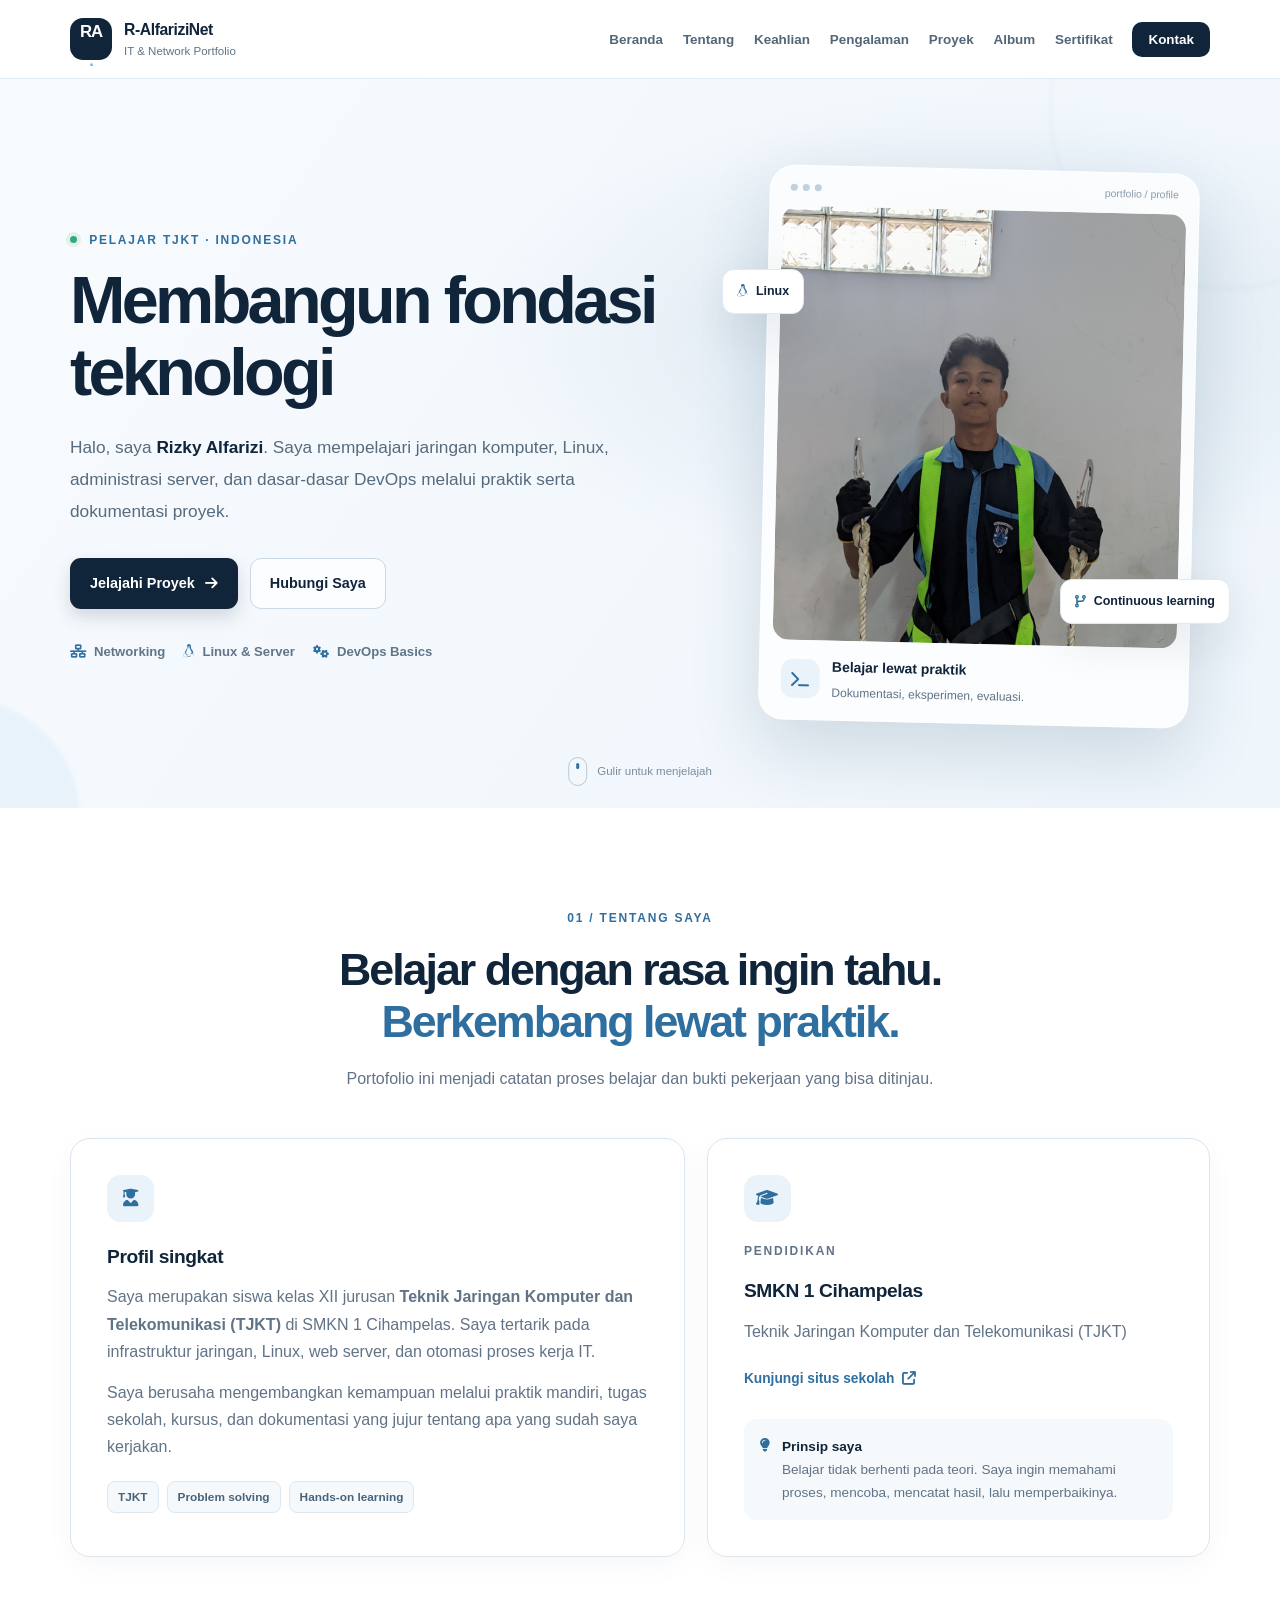
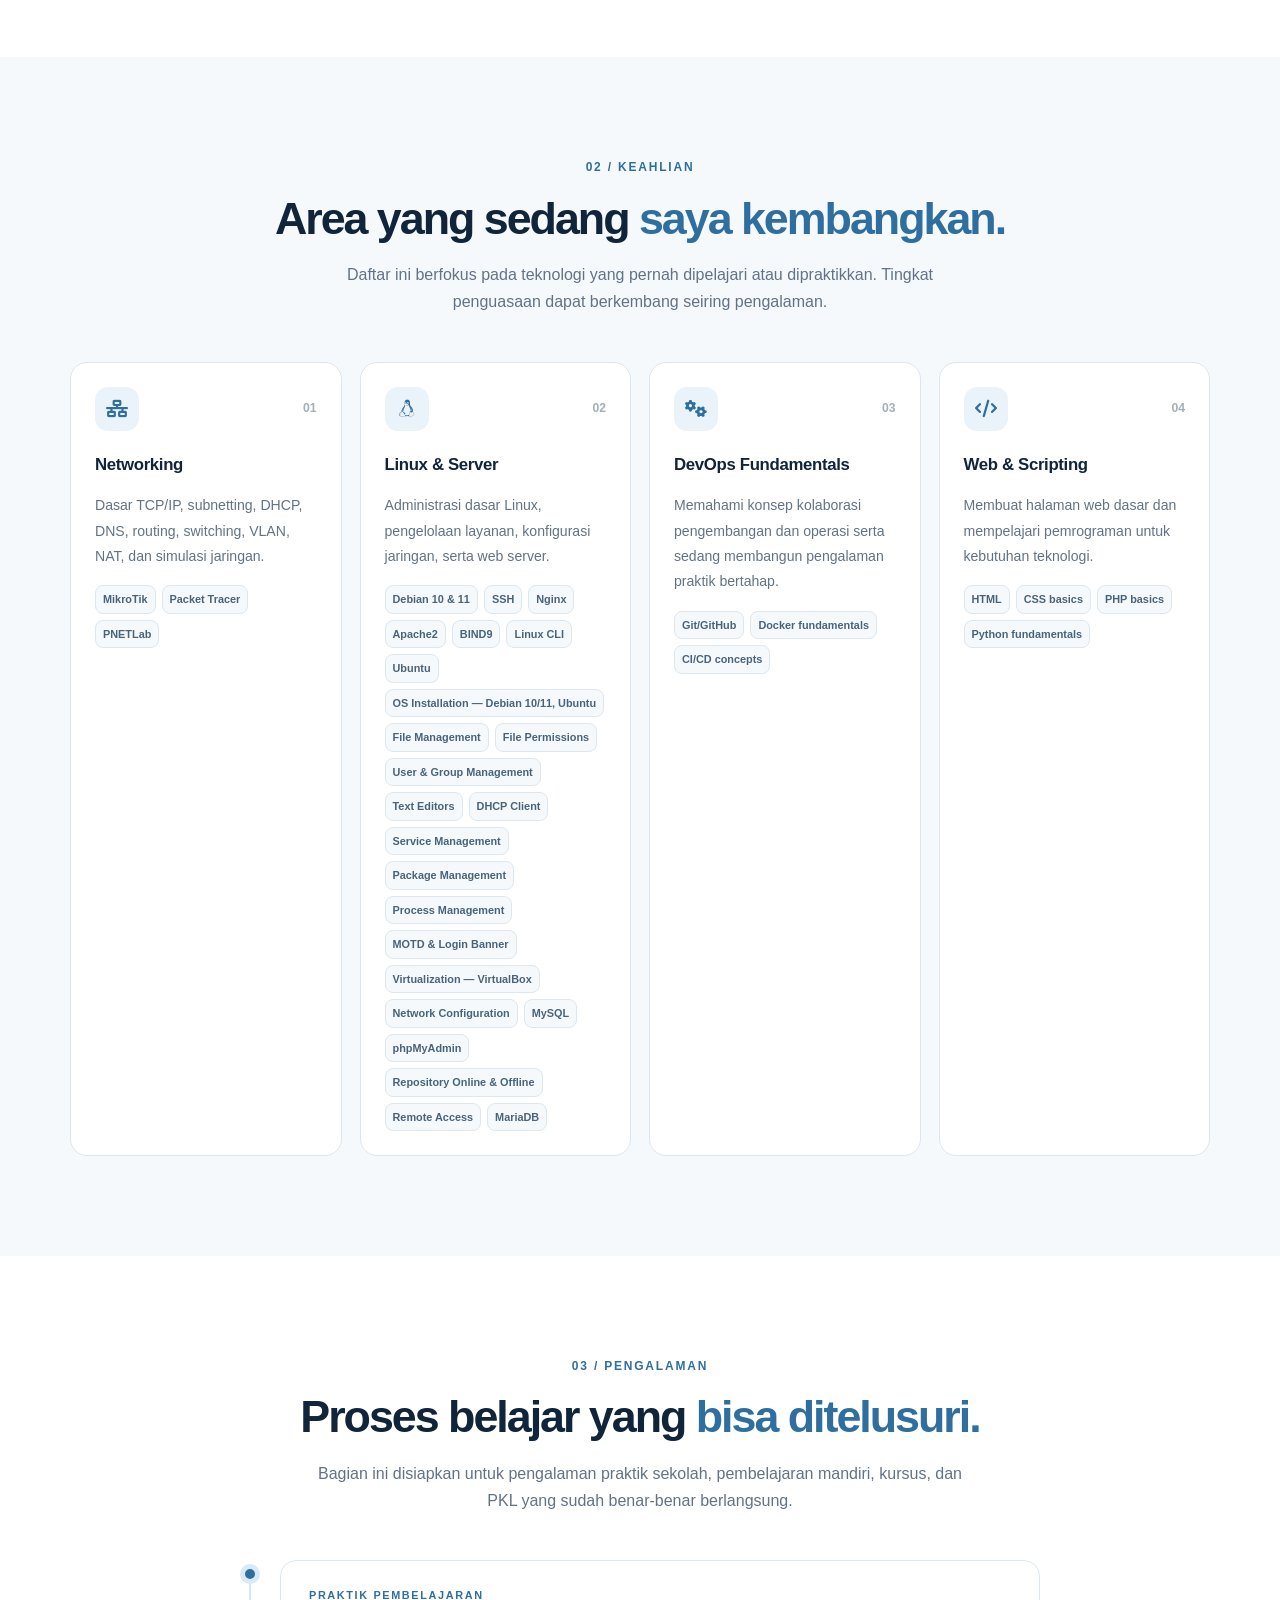
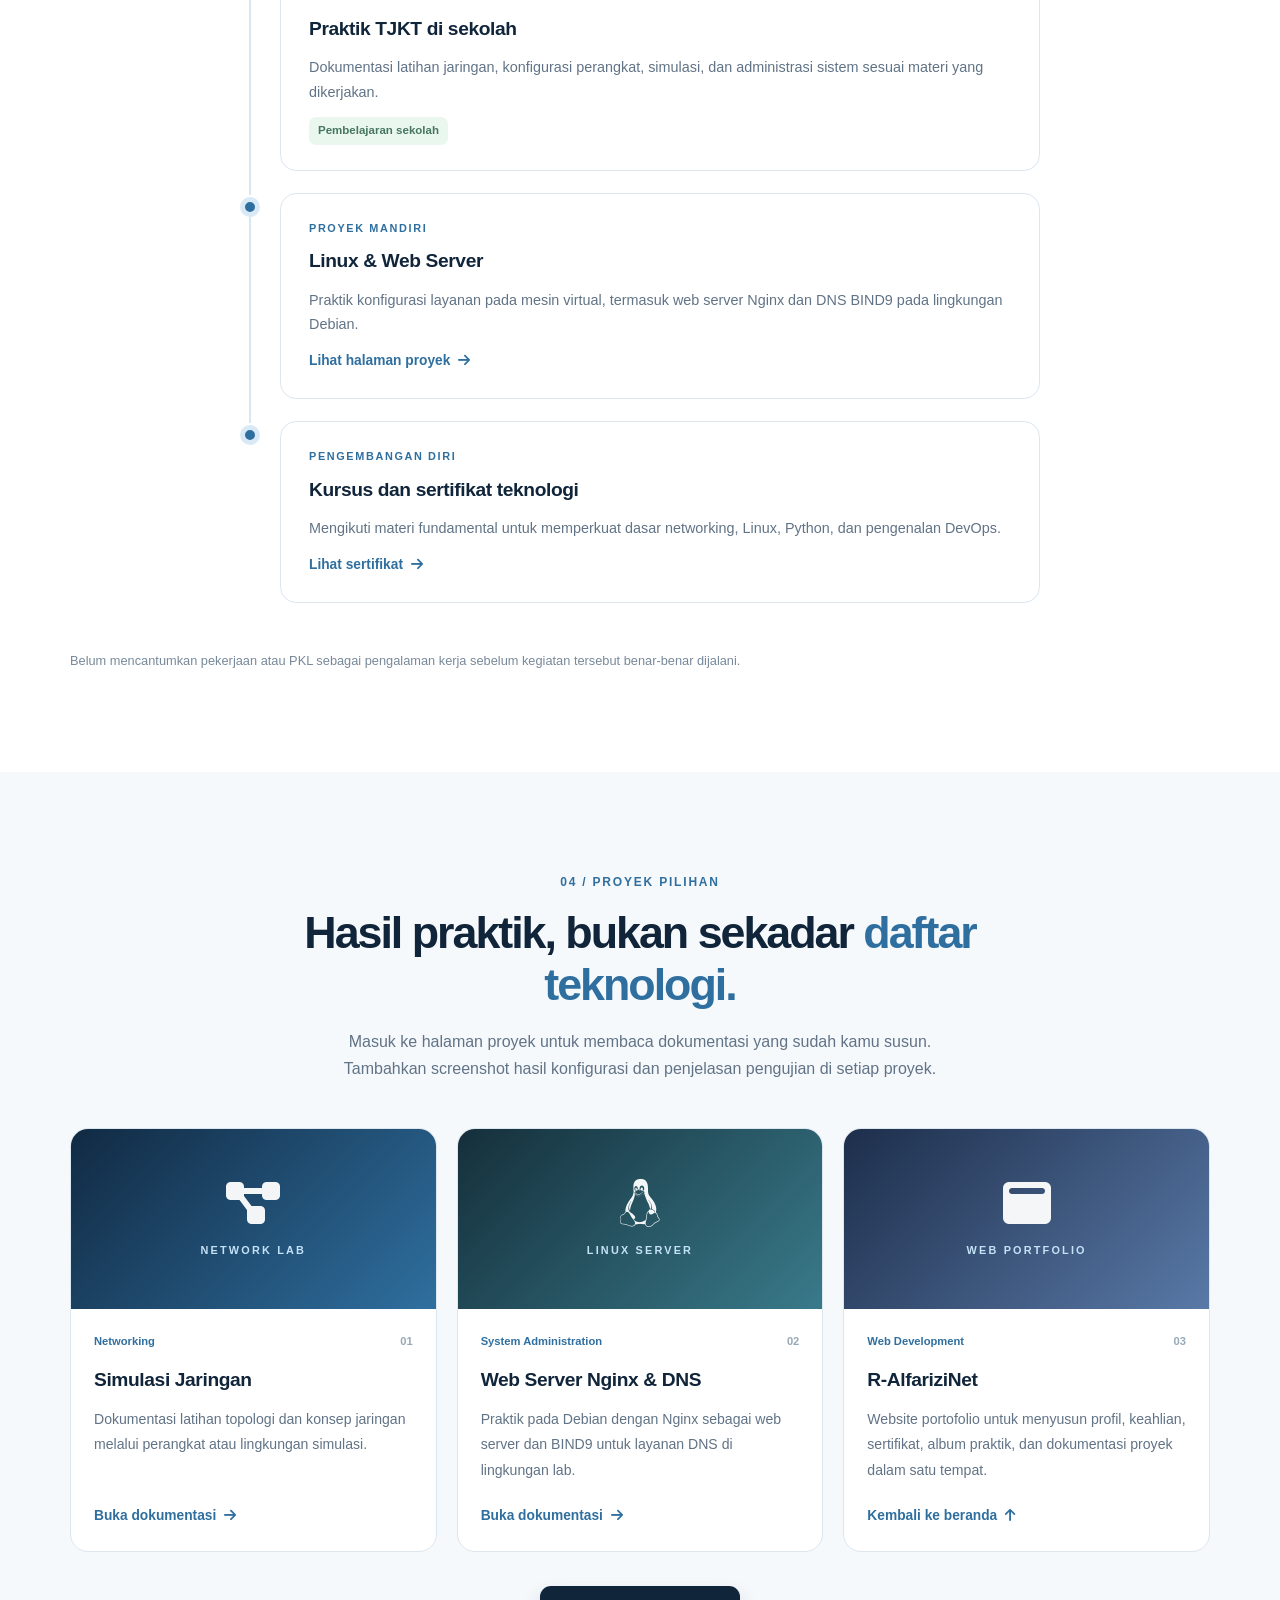
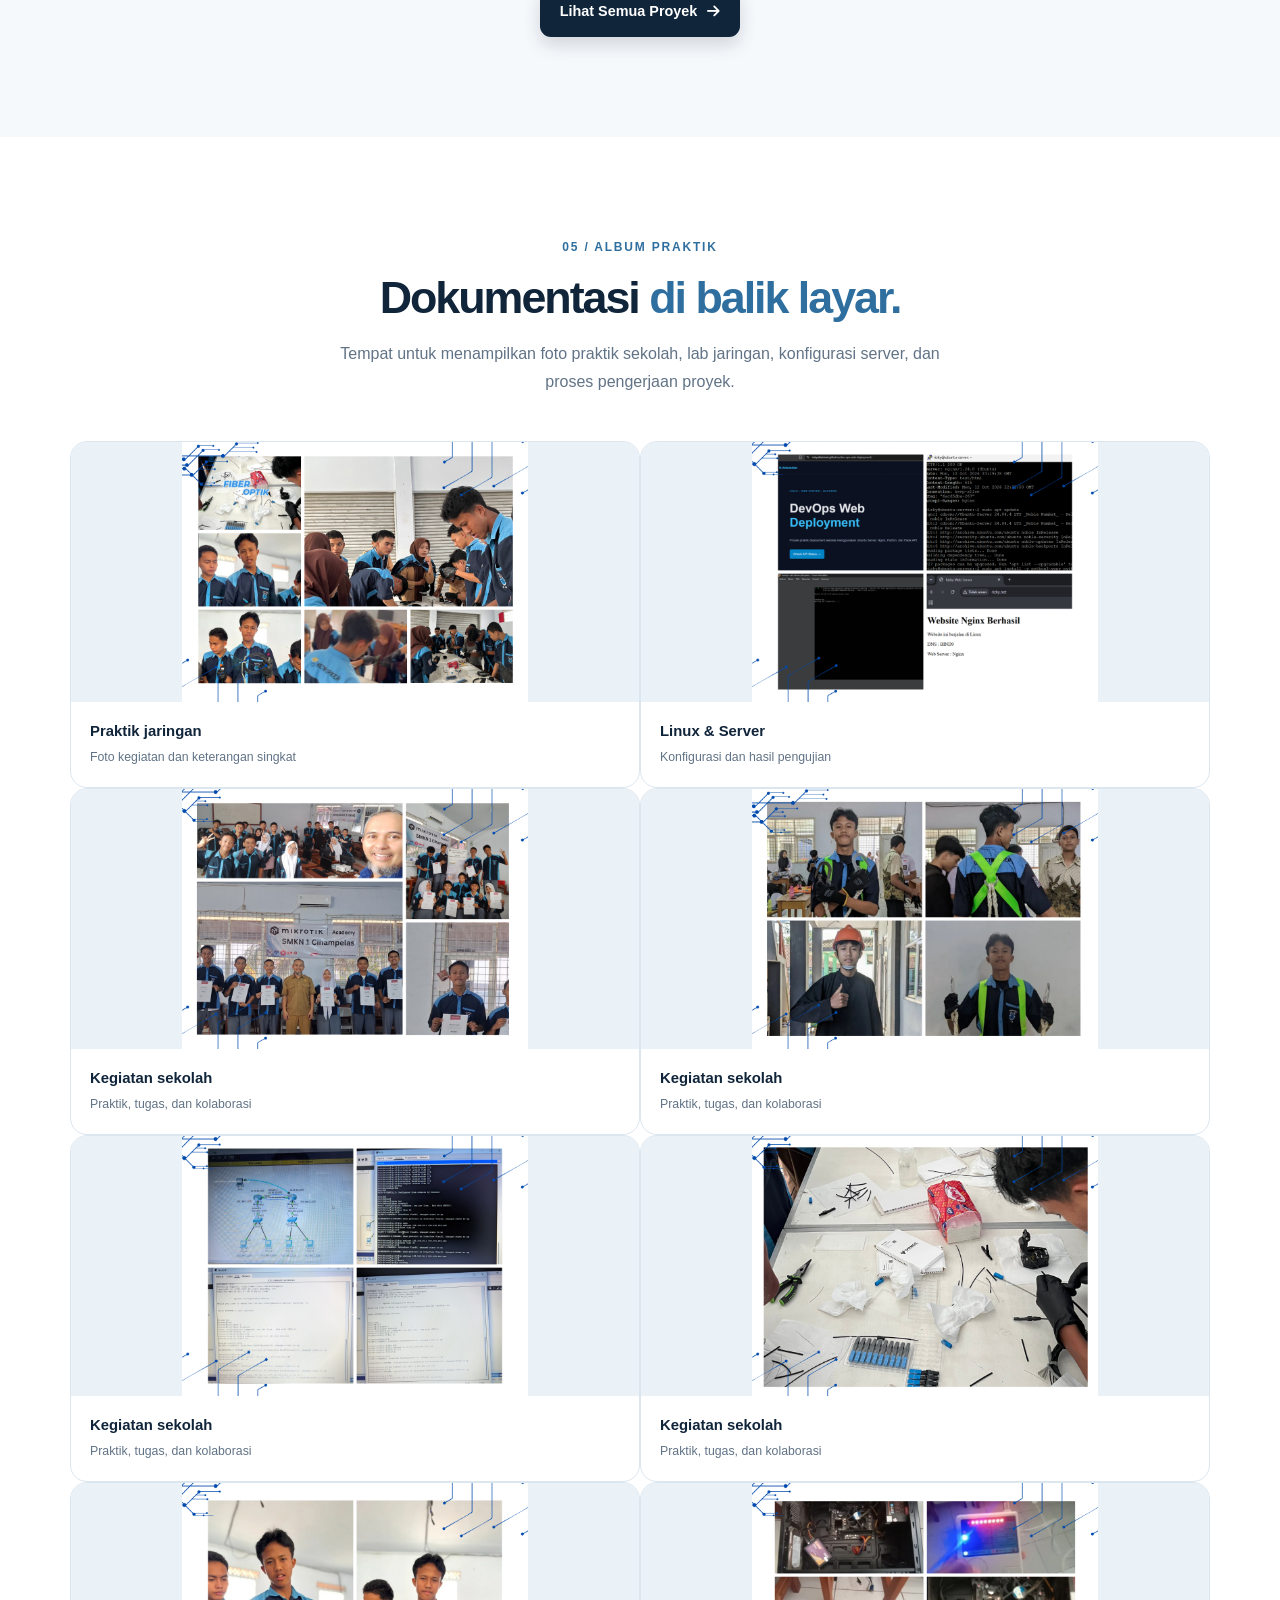
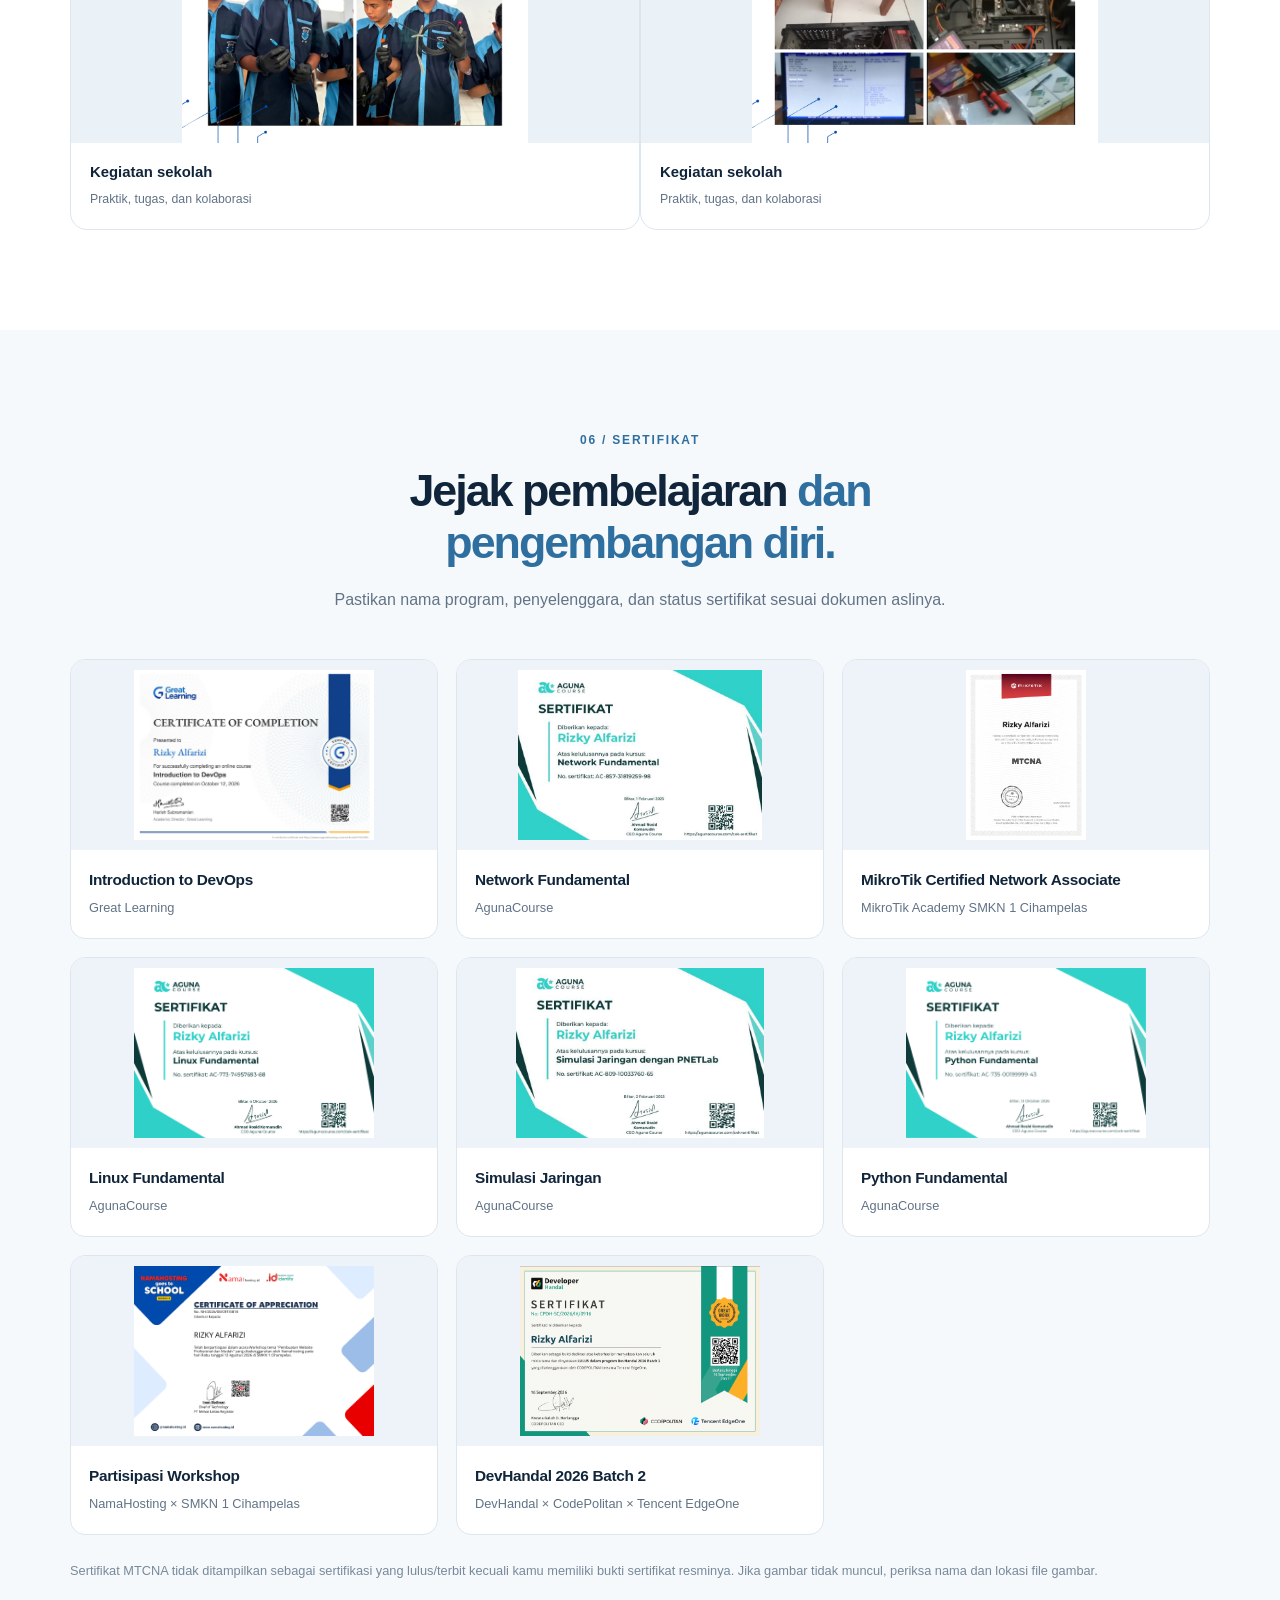
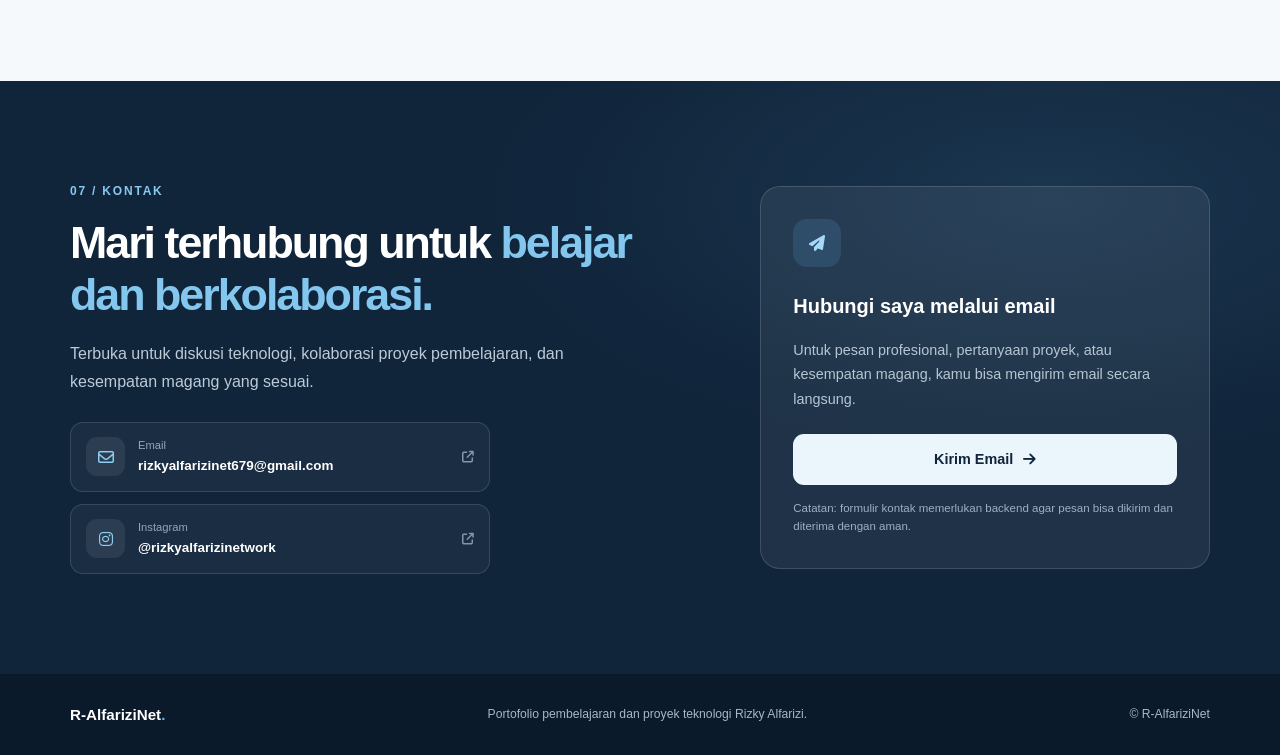
==== commit dc0734bb: "Update index.html" ====
--- a/index.html
+++ b/index.html
@@ -385,10 +385,10 @@
               <span>File Management</span><span>File Permissions</span>
               <span>User & Group Management</span><span>Text Editors</span><span>DHCP Client</span>
               <span>Service Management</span><span>Package Management</span>
-              <span>Process Management</span><span>MOTD & Login Banner</span> <span>Virtualization — VirtualBox</span>
-              <span>Network Configuration</span>><span>MySQL</span><span>phpMyAdmin</span>
+              <span>Process Management</span><span>MOTD & Login Banner</span><span>Virtualization — VirtualBox</span>
+              <span>Network Configuration</span><span>MySQL</span><span>phpMyAdmin</span>
               <span>Repository Online & Offline</span><span>Remote Access</span><span>MariaDB</span>
-              <span>Virtualization — VirtualBox</span>
+          
             </div>
           </article>
           <article class="skill-card"><div class="skill-card-head"><span class="skill-icon"><i class="fa-solid fa-gears"></i></span><span class="skill-index">03</span></div><h3>DevOps Fundamentals</h3><p>Memahami konsep kolaborasi pengembangan dan operasi serta sedang membangun pengalaman praktik bertahap.</p><div class="skill-tags"><span>Git/GitHub</span><span>Docker fundamentals</span><span>CI/CD concepts</span></div></article>
@@ -489,7 +489,7 @@
         
   <article class="album-card">
     <img
-      src="images11/album(1).png"
+      src="images11/0.png"
       alt="Dokumentasi kegiatan belajar di sekolah"
       loading="lazy"
       onerror="this.style.display='none';this.nextElementSibling.style.display='grid'"
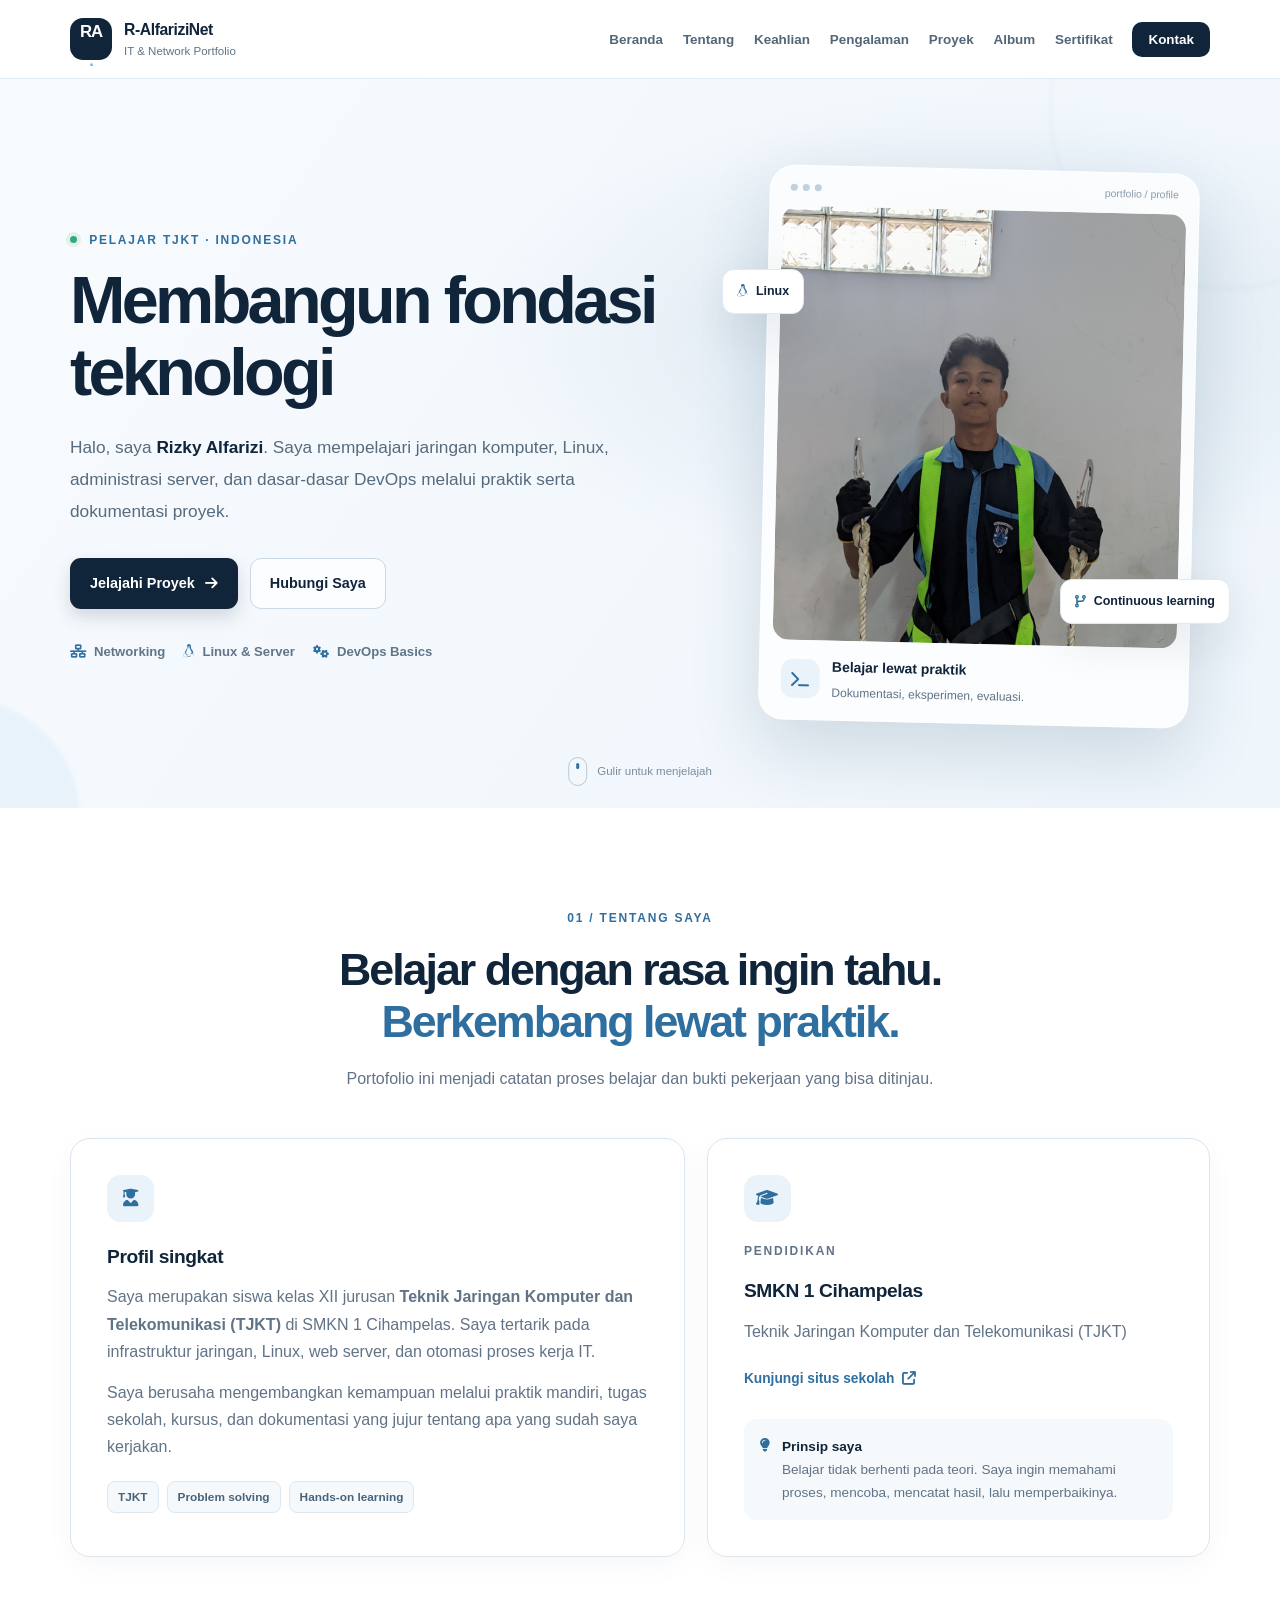
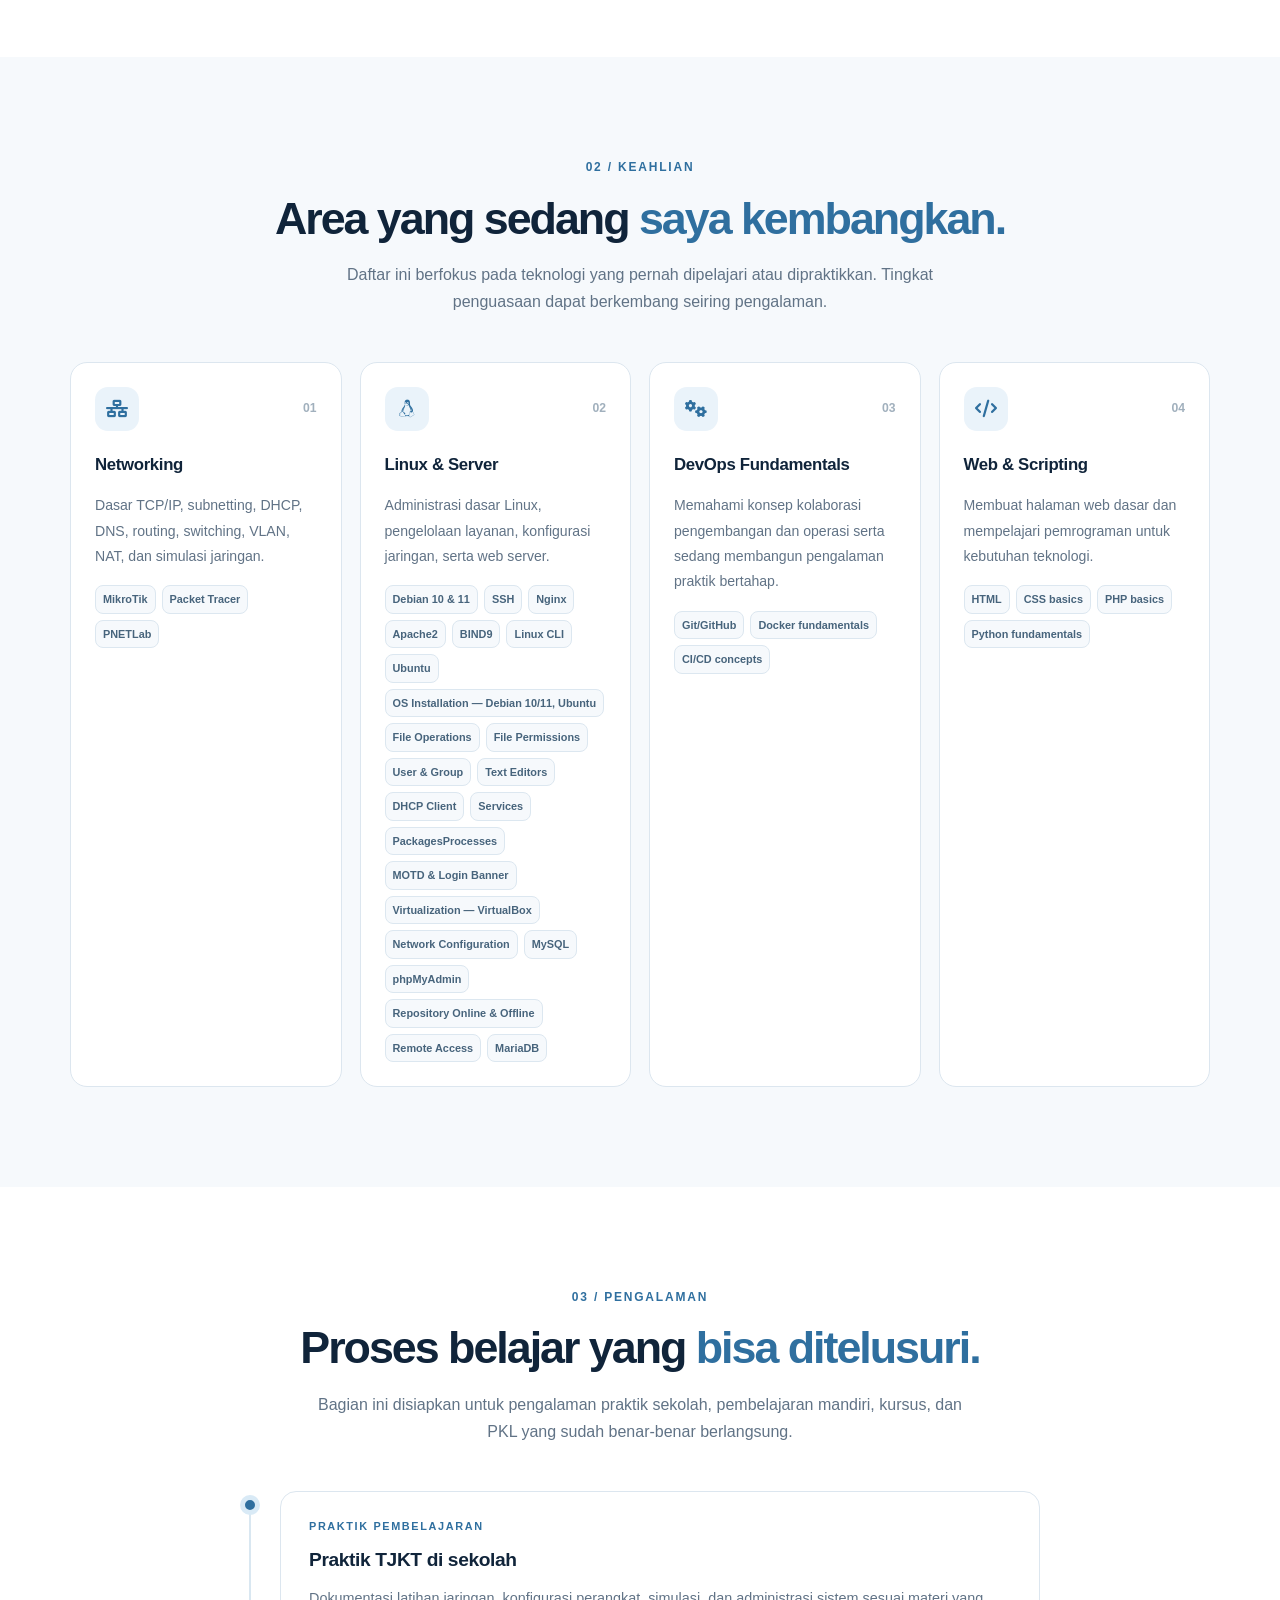
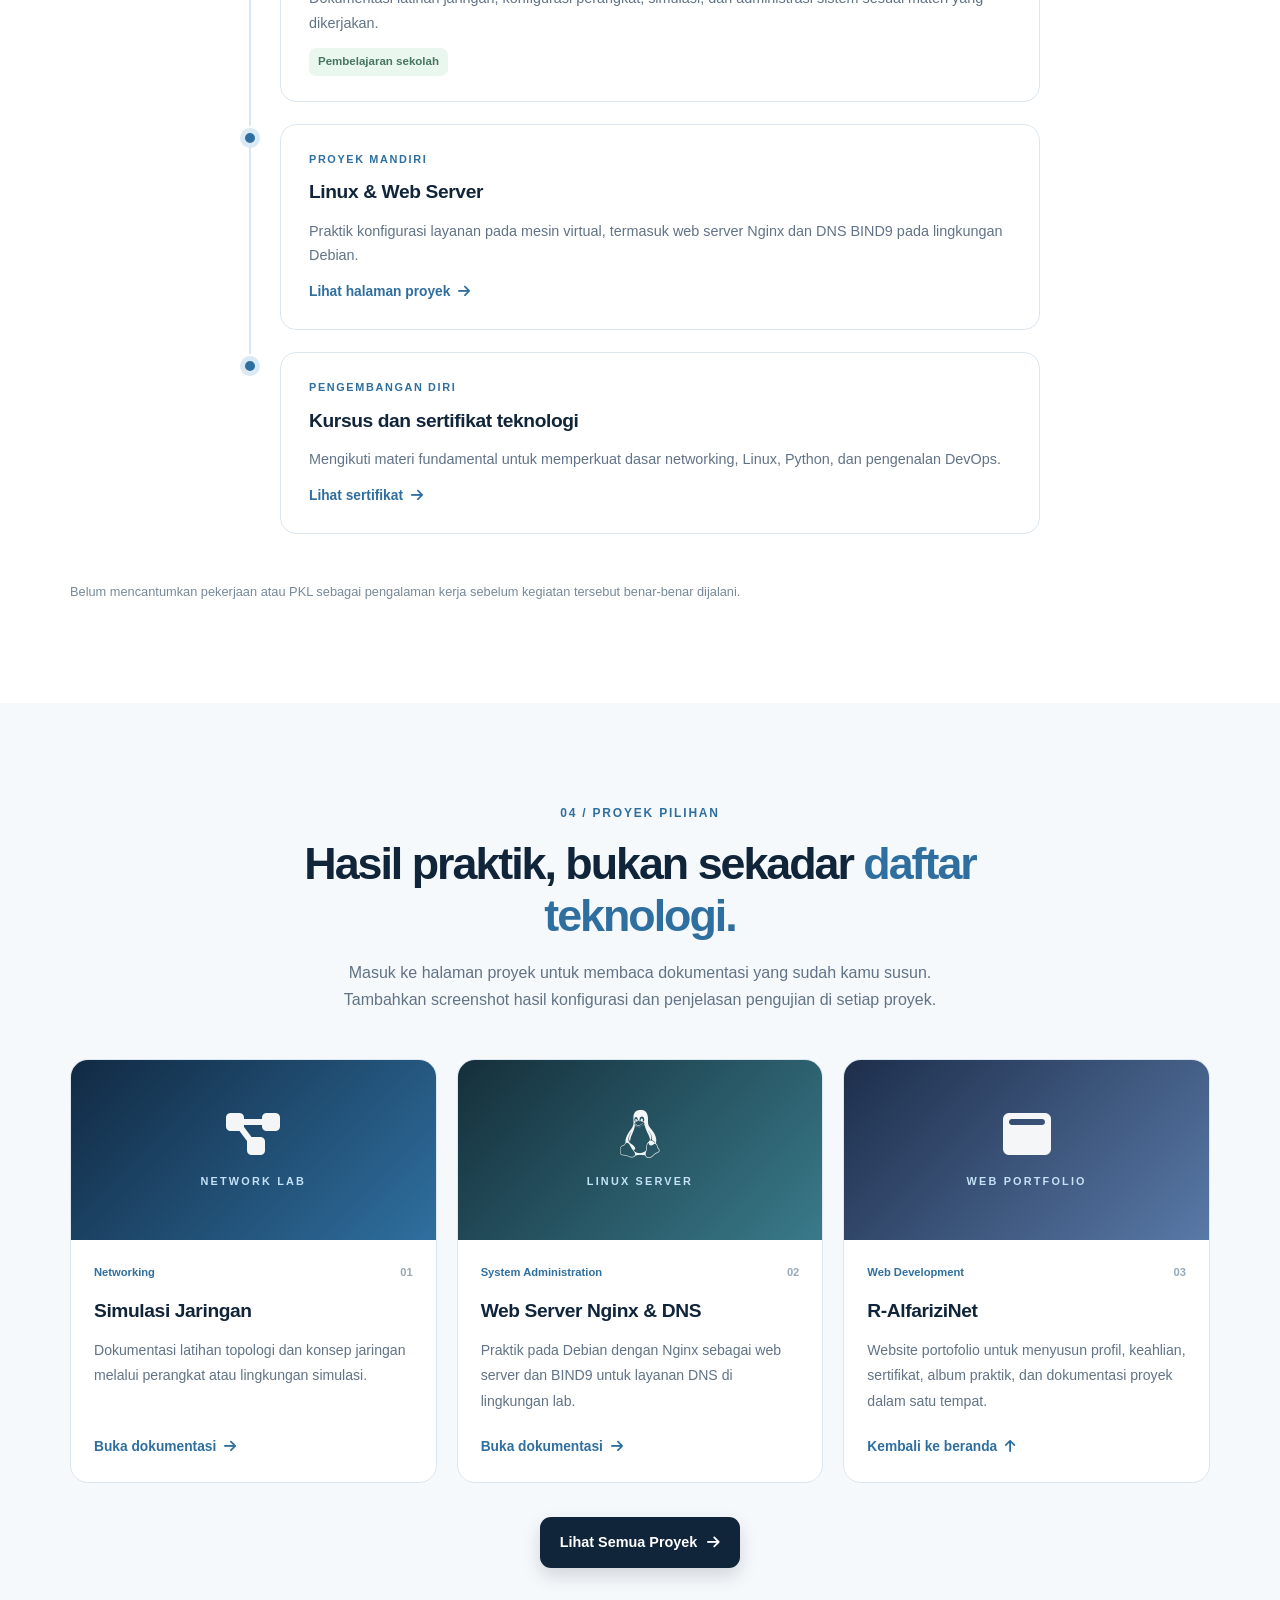
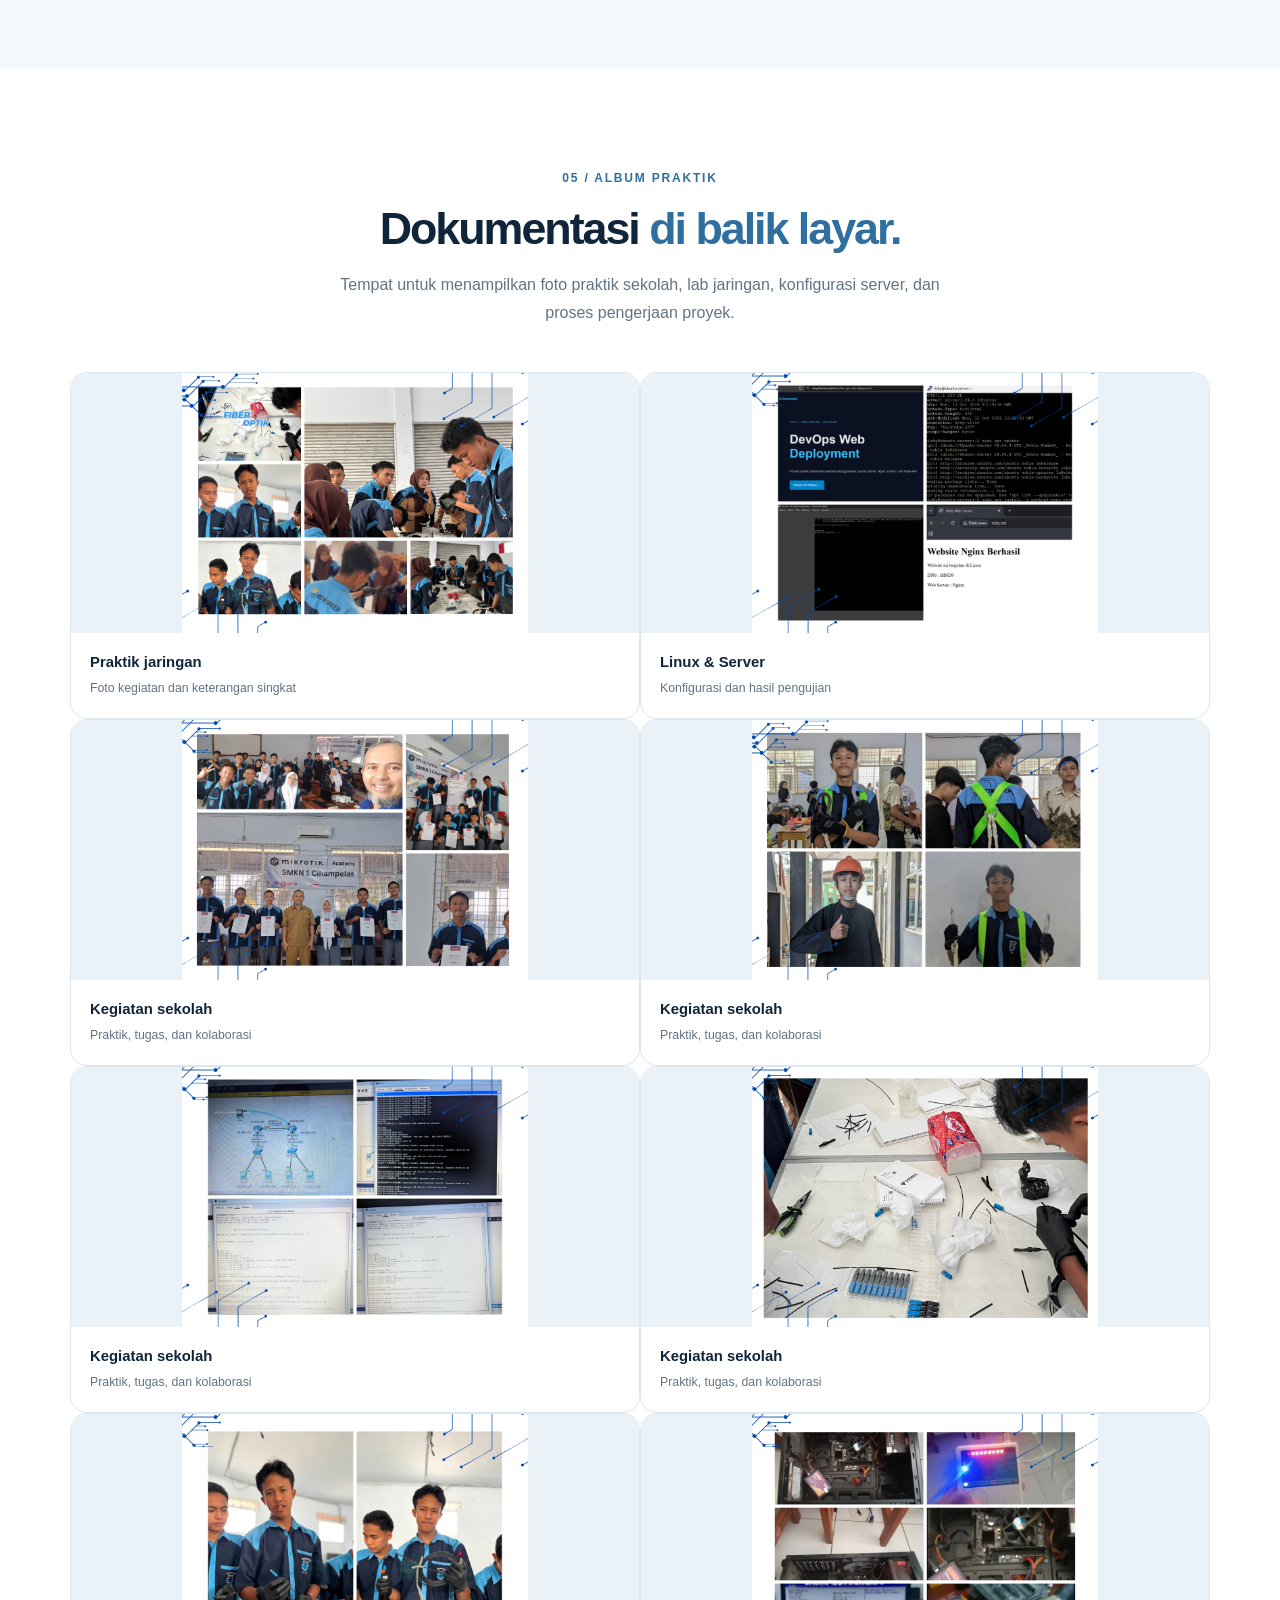
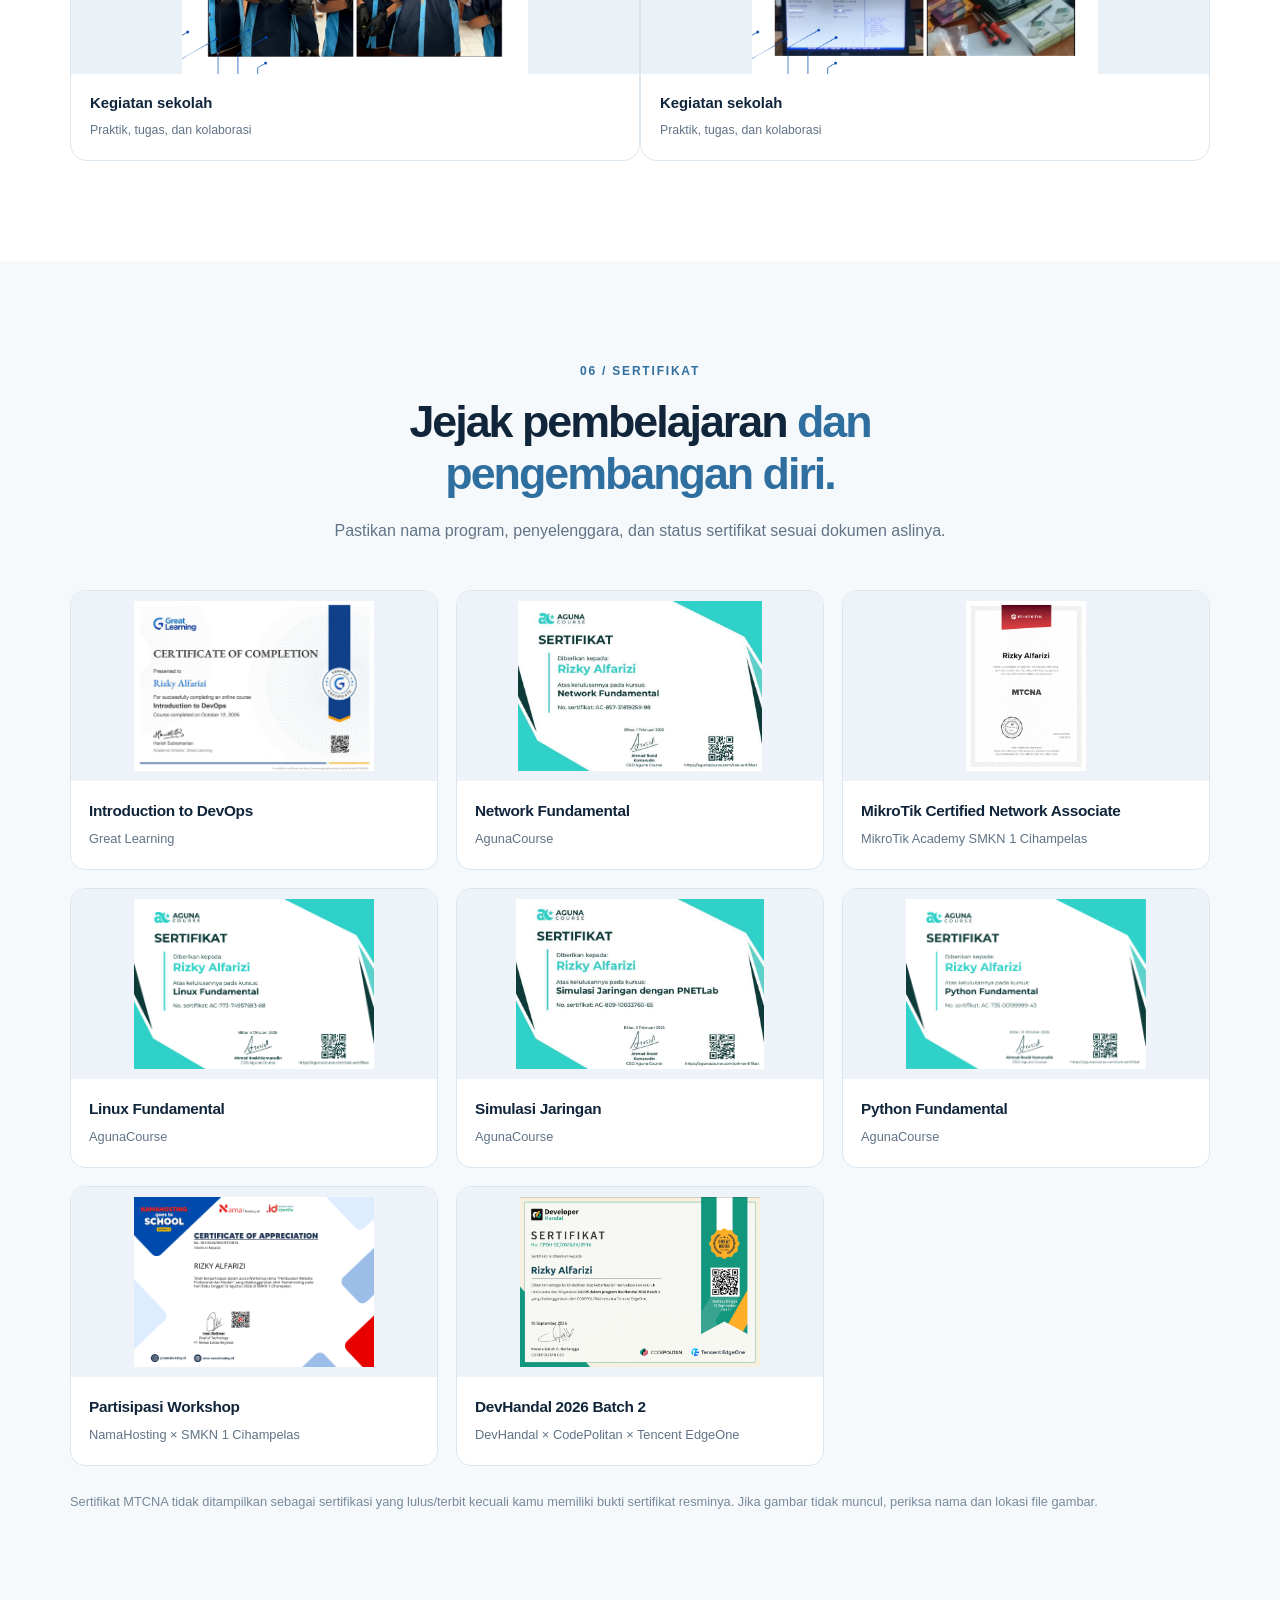
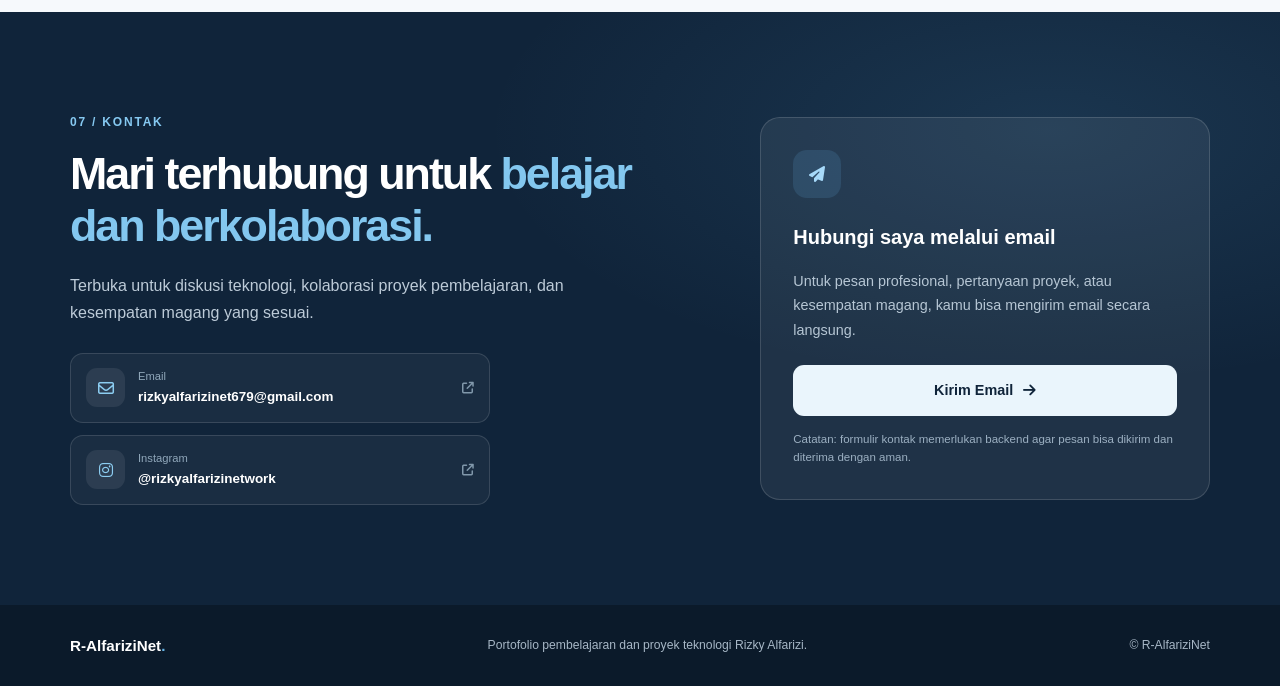
==== commit 5599f03e: "Update index.html" ====
--- a/index.html
+++ b/index.html
@@ -376,17 +376,10 @@
             <h3>Linux & Server</h3>
             <p>Administrasi dasar Linux, pengelolaan layanan, konfigurasi jaringan, serta web server.</p>
             <div class="skill-tags">
-              <span>Debian 10 & 11</span>
-              <span>SSH</span>
-              <span>Nginx</span>
-              <span>Apache2</span>
-              <span>BIND9</span><span>Linux CLI</span><span>Ubuntu</span>
-              <span>OS Installation — Debian 10/11, Ubuntu</span>
-              <span>File Management</span><span>File Permissions</span>
-              <span>User & Group Management</span><span>Text Editors</span><span>DHCP Client</span>
-              <span>Service Management</span><span>Package Management</span>
-              <span>Process Management</span><span>MOTD & Login Banner</span><span>Virtualization — VirtualBox</span>
-              <span>Network Configuration</span><span>MySQL</span><span>phpMyAdmin</span>
+              <span>Debian 10 & 11</span> <span>SSH</span>
+              <span>Nginx</span> <span>Apache2</span> <span>BIND9</span><span>Linux CLI</span><span>Ubuntu</span>
+              <span>OS Installation — Debian 10/11, Ubuntu</span><span>File Operations</span><span>File Permissions</span> <span>User & Group</span><span>Text Editors</span><span>DHCP Client</span>
+              <span>Services</span><span>Packages</span<span>Processes</span><span>MOTD & Login Banner</span><span>Virtualization — VirtualBox</span><span>Network Configuration</span><span>MySQL</span><span>phpMyAdmin</span>
               <span>Repository Online & Offline</span><span>Remote Access</span><span>MariaDB</span>
           
             </div>
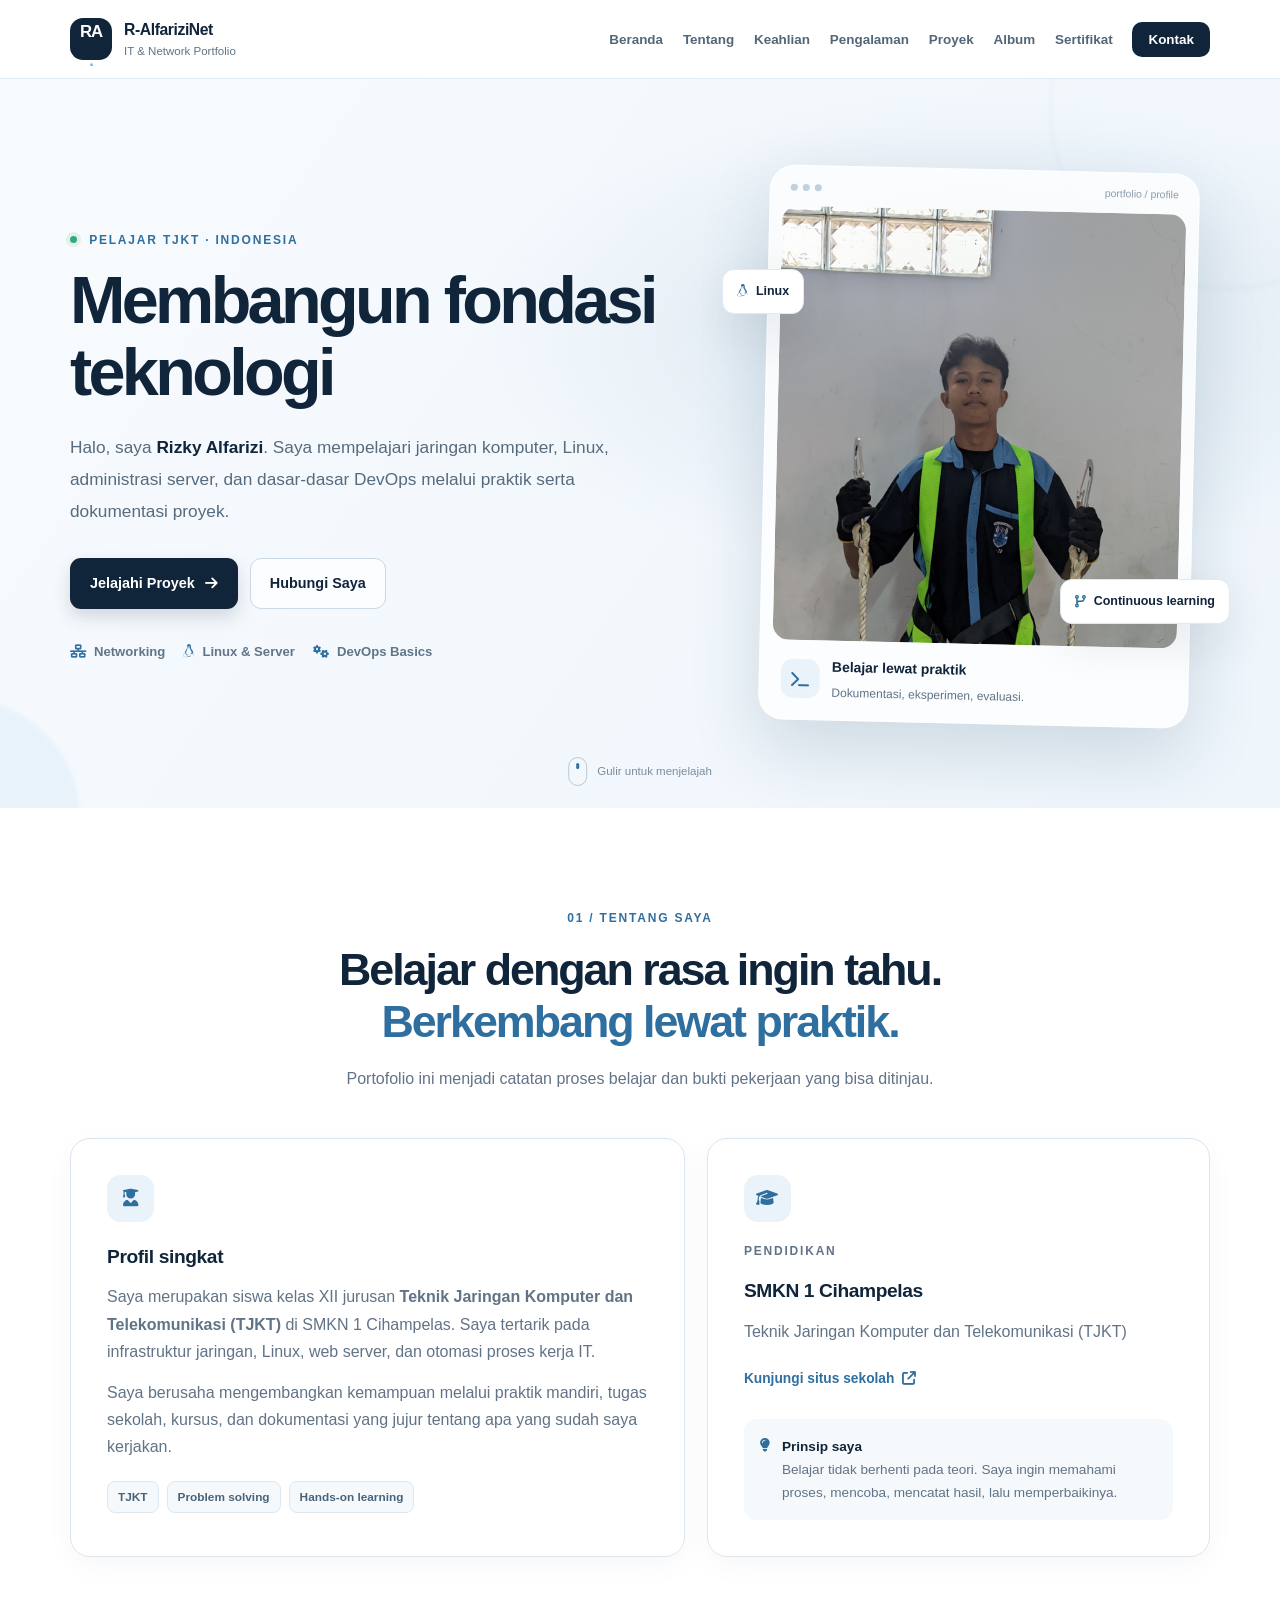
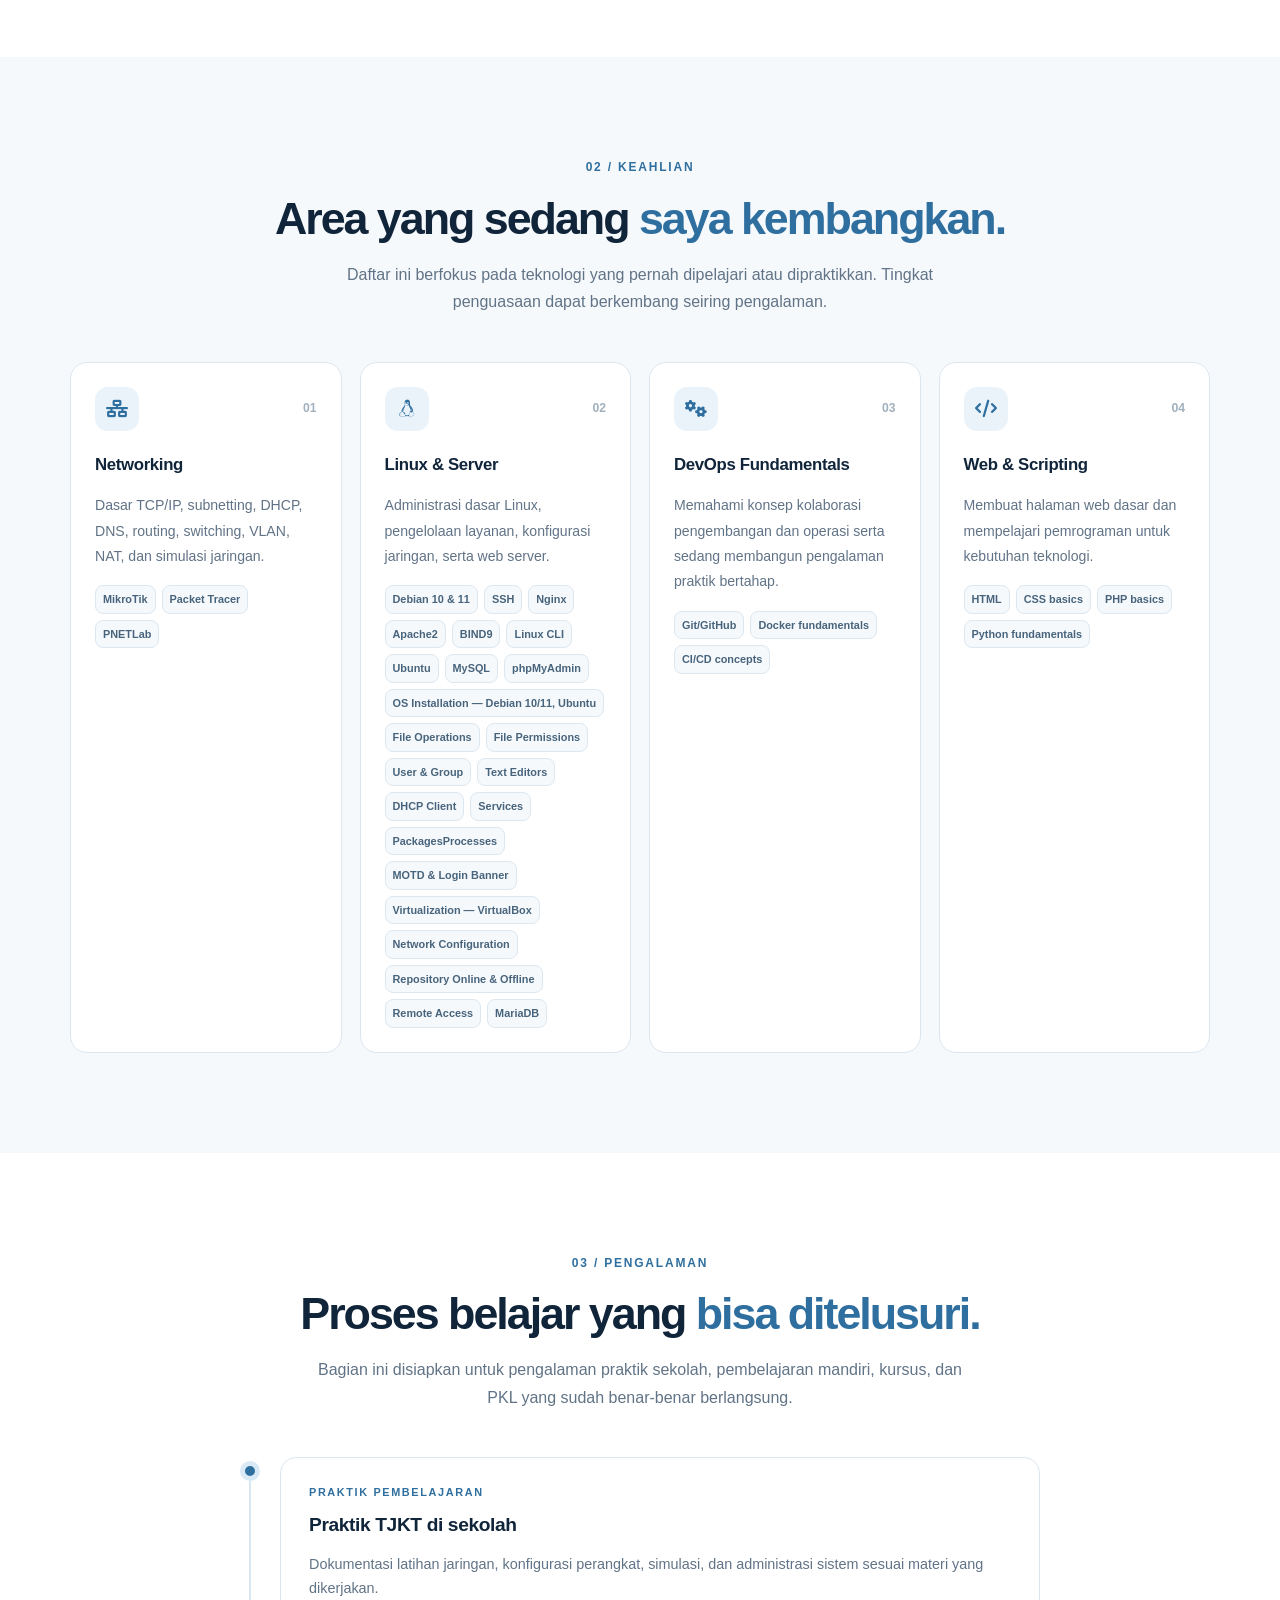
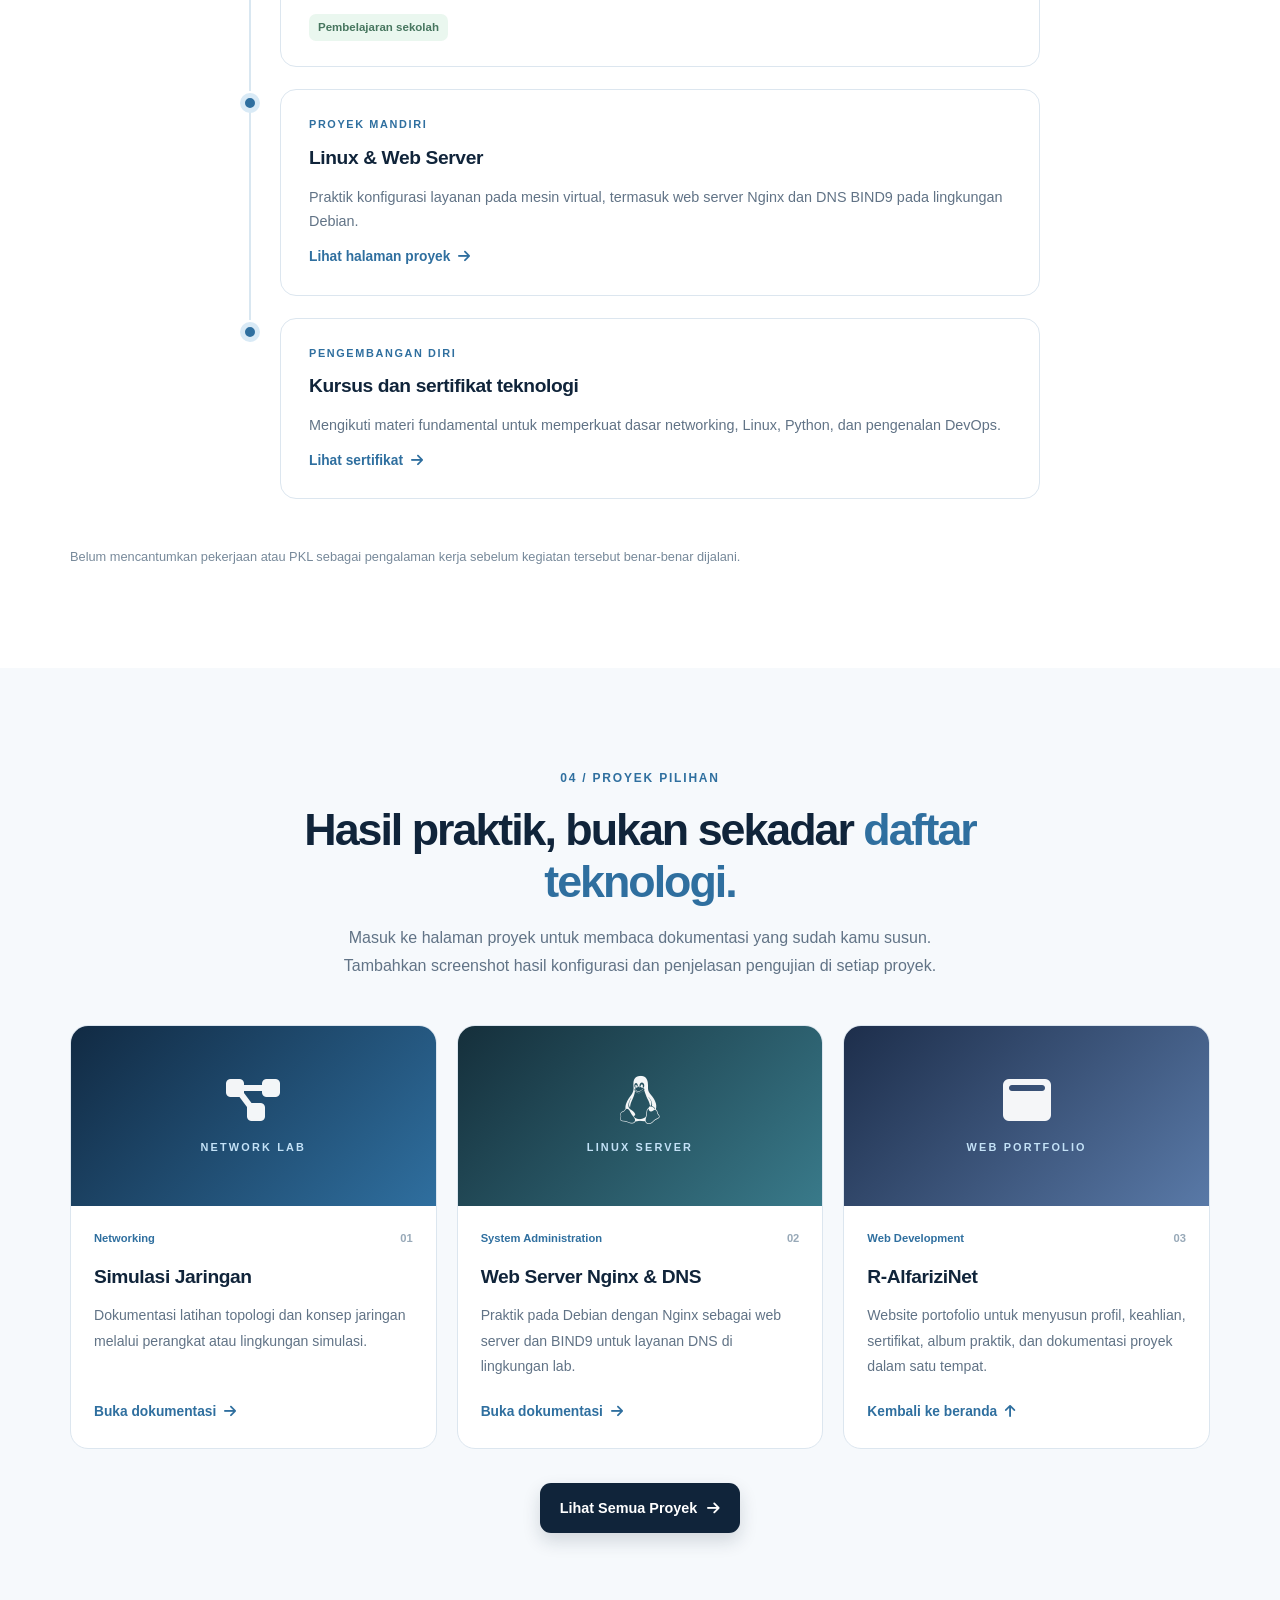
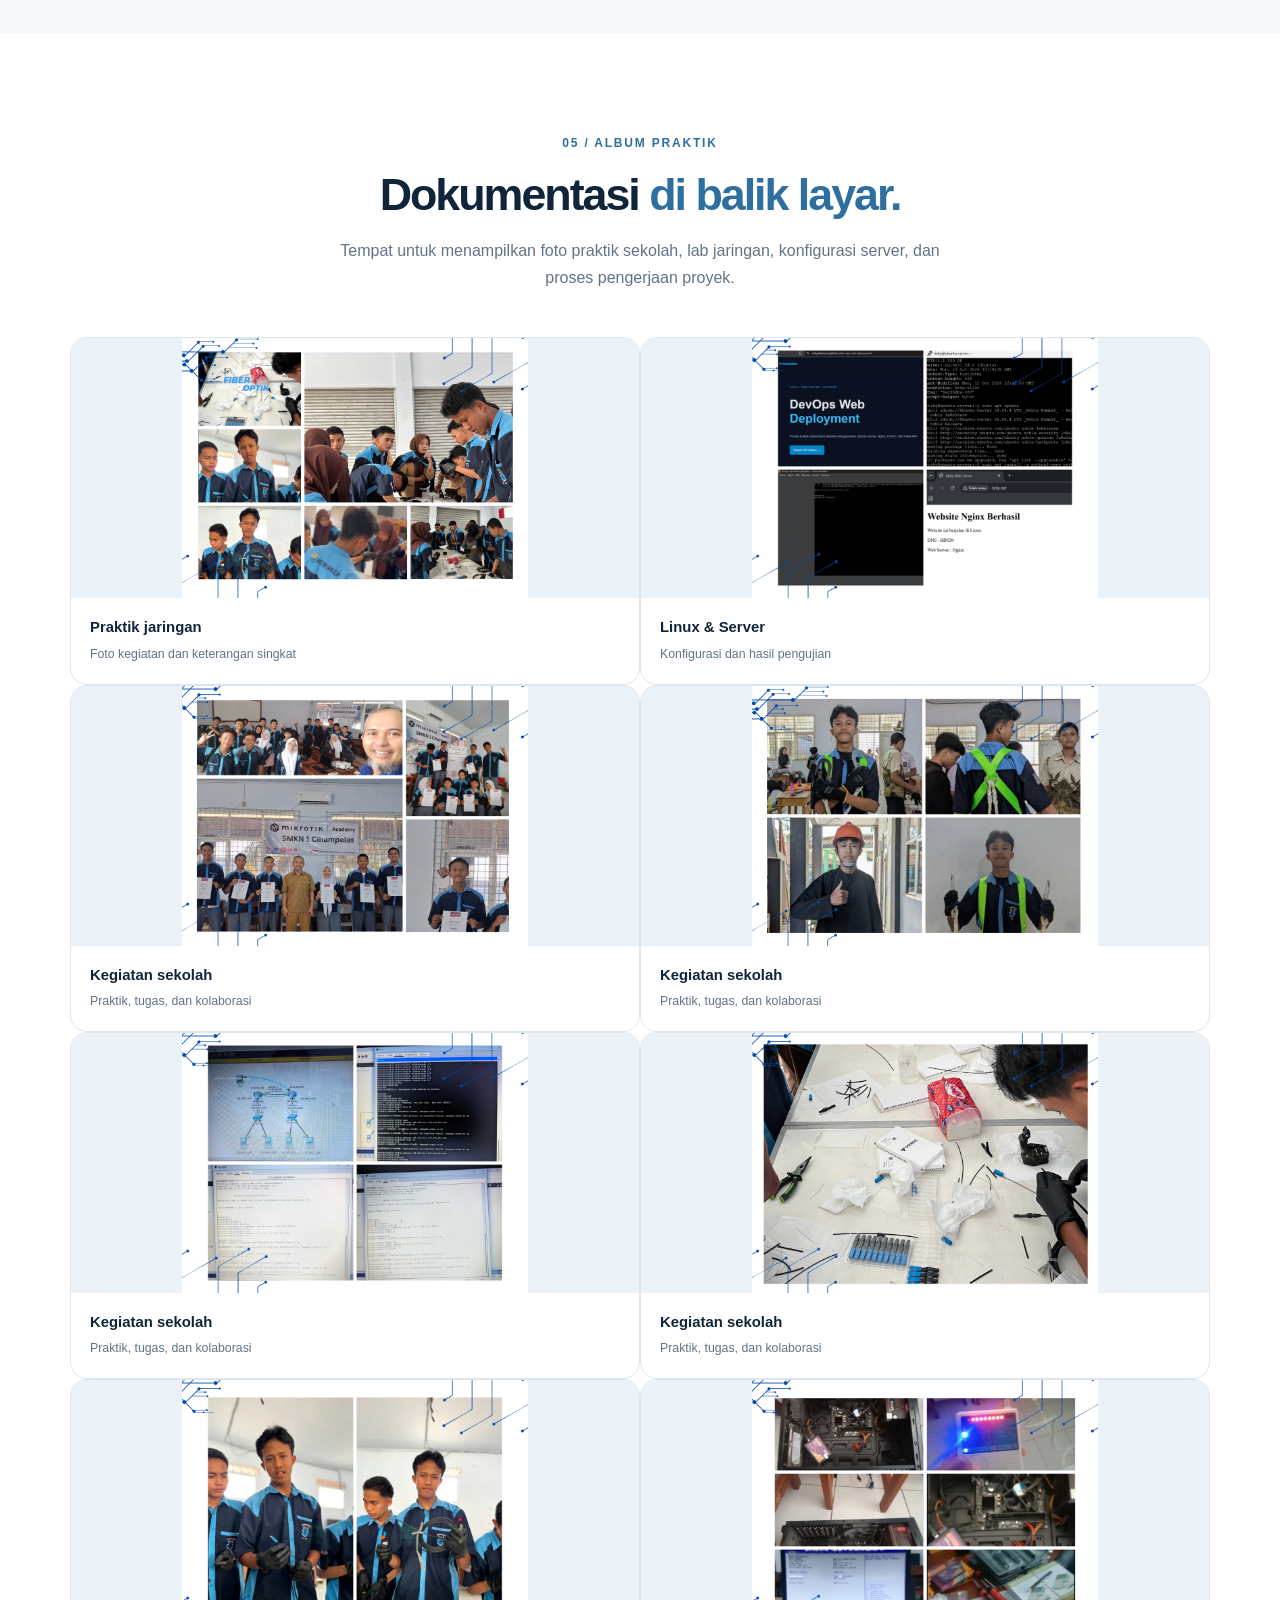
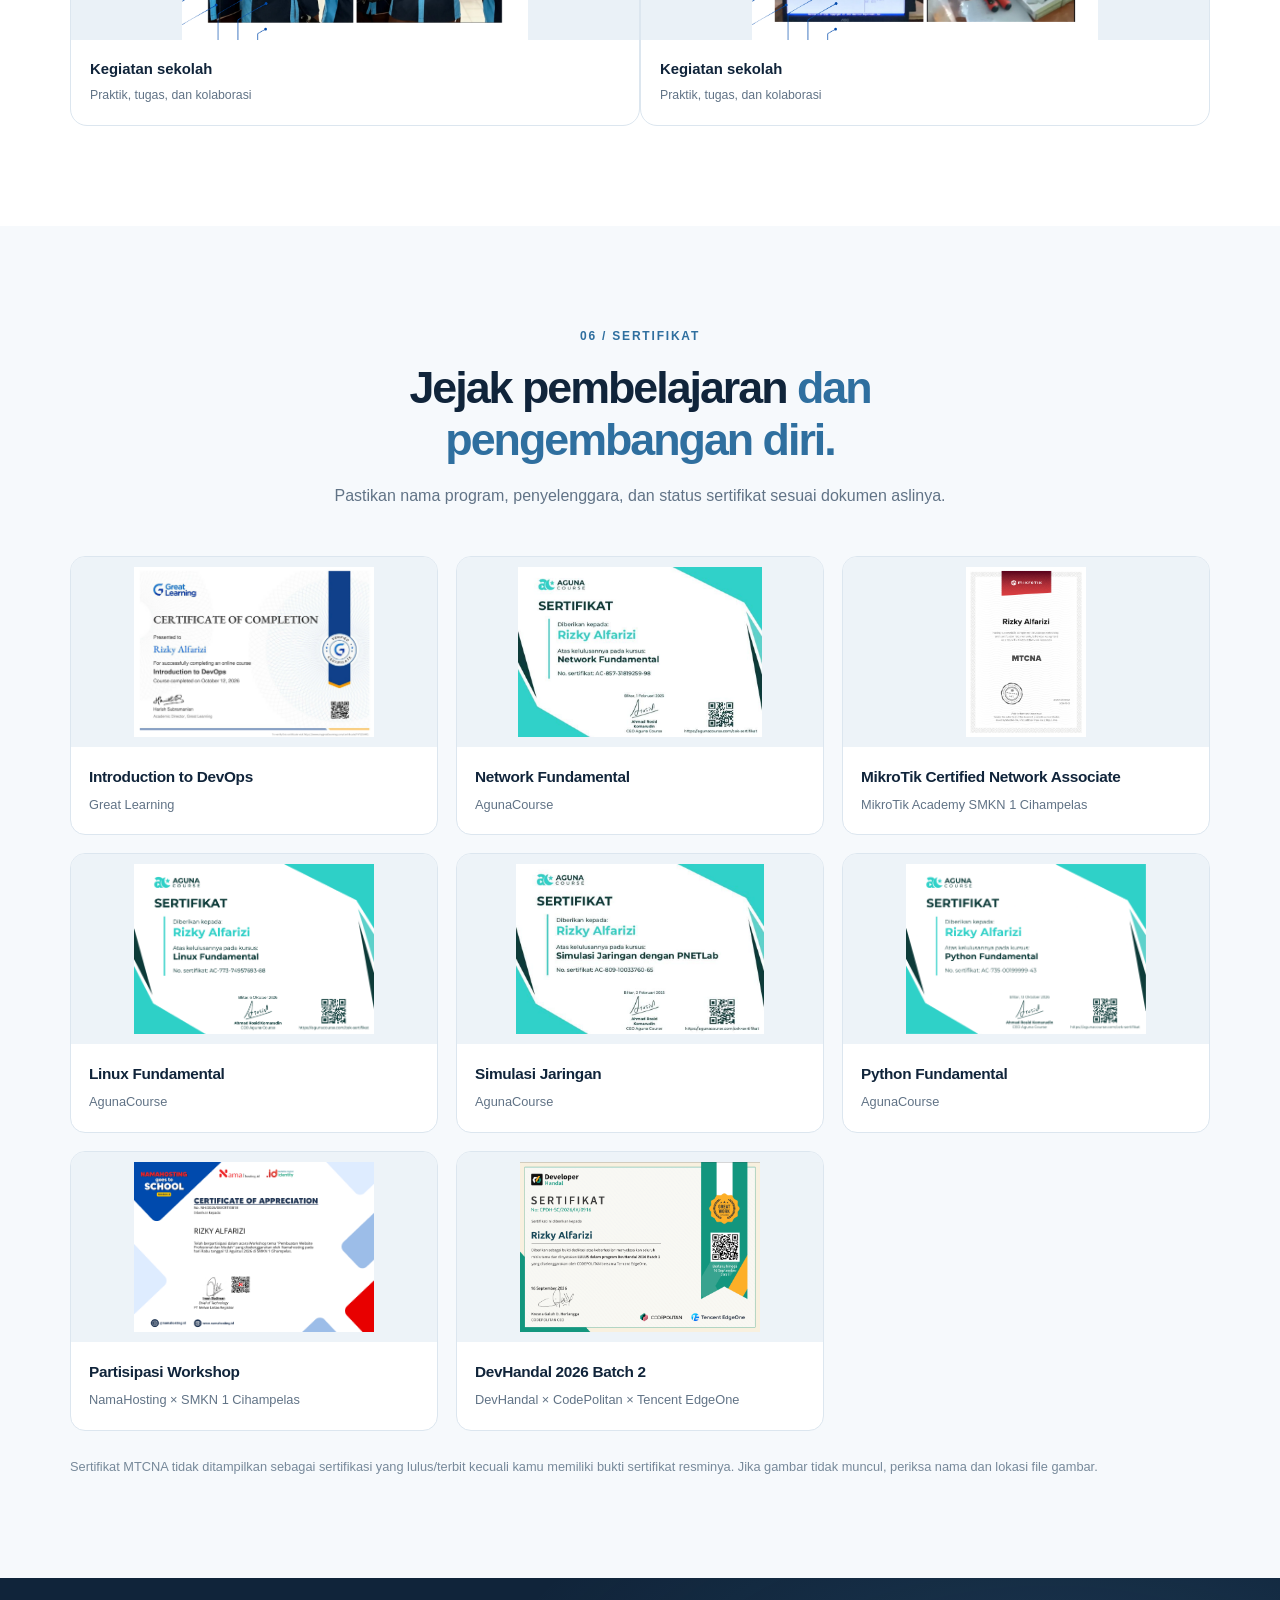
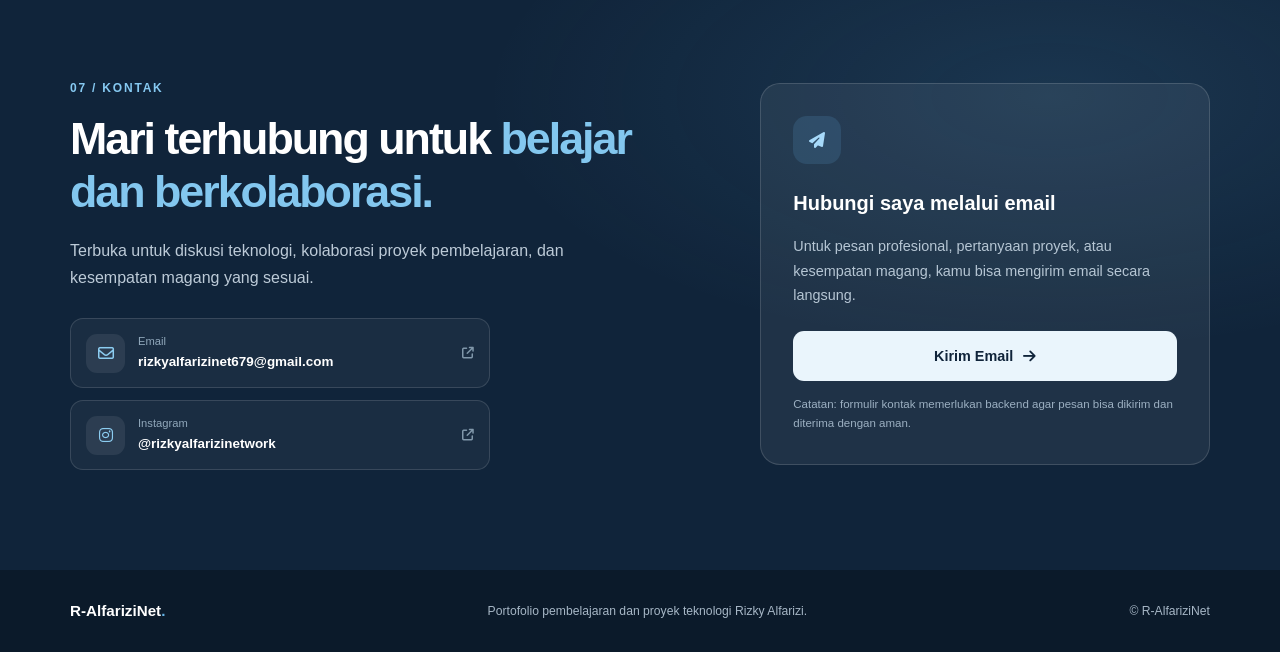
==== commit be5abd6a: "Update index.html" ====
--- a/index.html
+++ b/index.html
@@ -377,10 +377,9 @@
             <p>Administrasi dasar Linux, pengelolaan layanan, konfigurasi jaringan, serta web server.</p>
             <div class="skill-tags">
               <span>Debian 10 & 11</span> <span>SSH</span>
-              <span>Nginx</span> <span>Apache2</span> <span>BIND9</span><span>Linux CLI</span><span>Ubuntu</span>
+              <span>Nginx</span> <span>Apache2</span> <span>BIND9</span><span>Linux CLI</span><span>Ubuntu</span><span>MySQL</span><span>phpMyAdmin</span>
               <span>OS Installation — Debian 10/11, Ubuntu</span><span>File Operations</span><span>File Permissions</span> <span>User & Group</span><span>Text Editors</span><span>DHCP Client</span>
-              <span>Services</span><span>Packages</span<span>Processes</span><span>MOTD & Login Banner</span><span>Virtualization — VirtualBox</span><span>Network Configuration</span><span>MySQL</span><span>phpMyAdmin</span>
-              <span>Repository Online & Offline</span><span>Remote Access</span><span>MariaDB</span>
+              <span>Services</span><span>Packages</span<span>Processes</span><span>MOTD & Login Banner</span><span>Virtualization — VirtualBox</span><span>Network Configuration</span> <span>Repository Online & Offline</span><span>Remote Access</span><span>MariaDB</span>
           
             </div>
           </article>
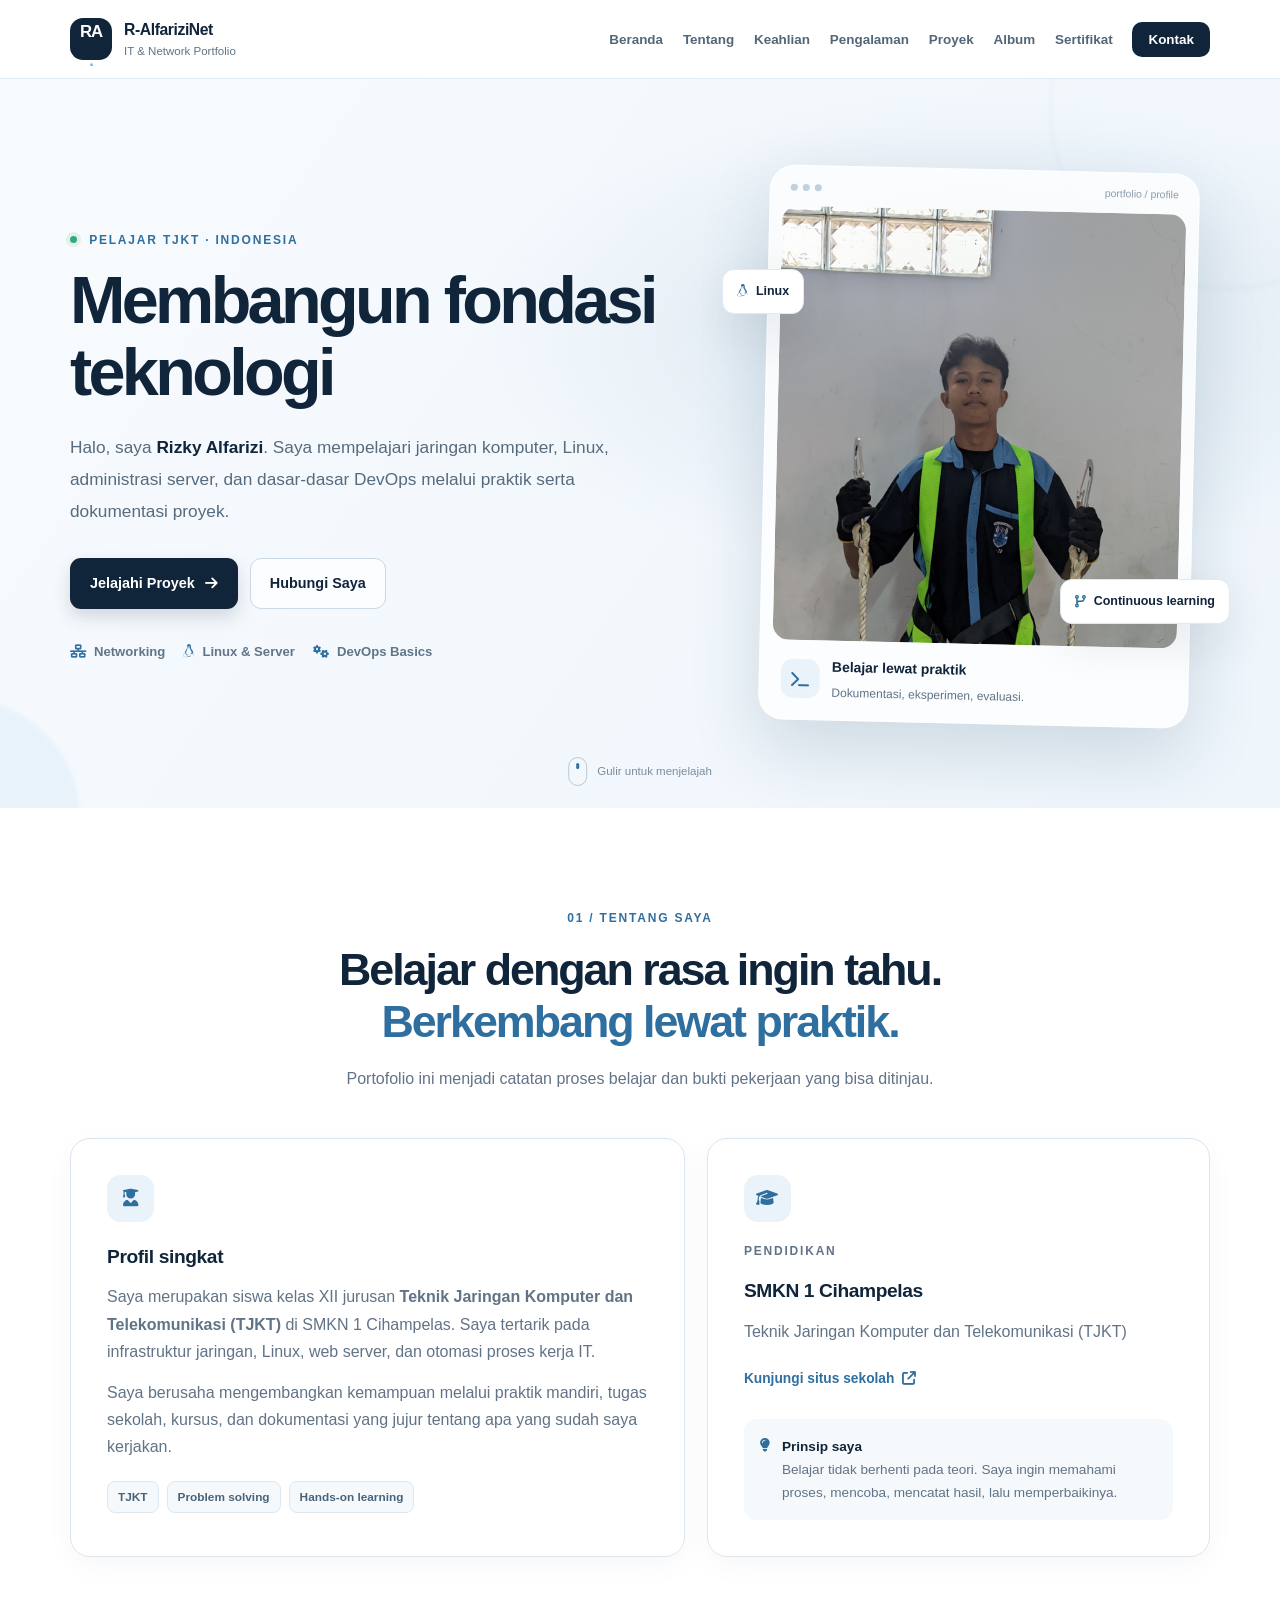
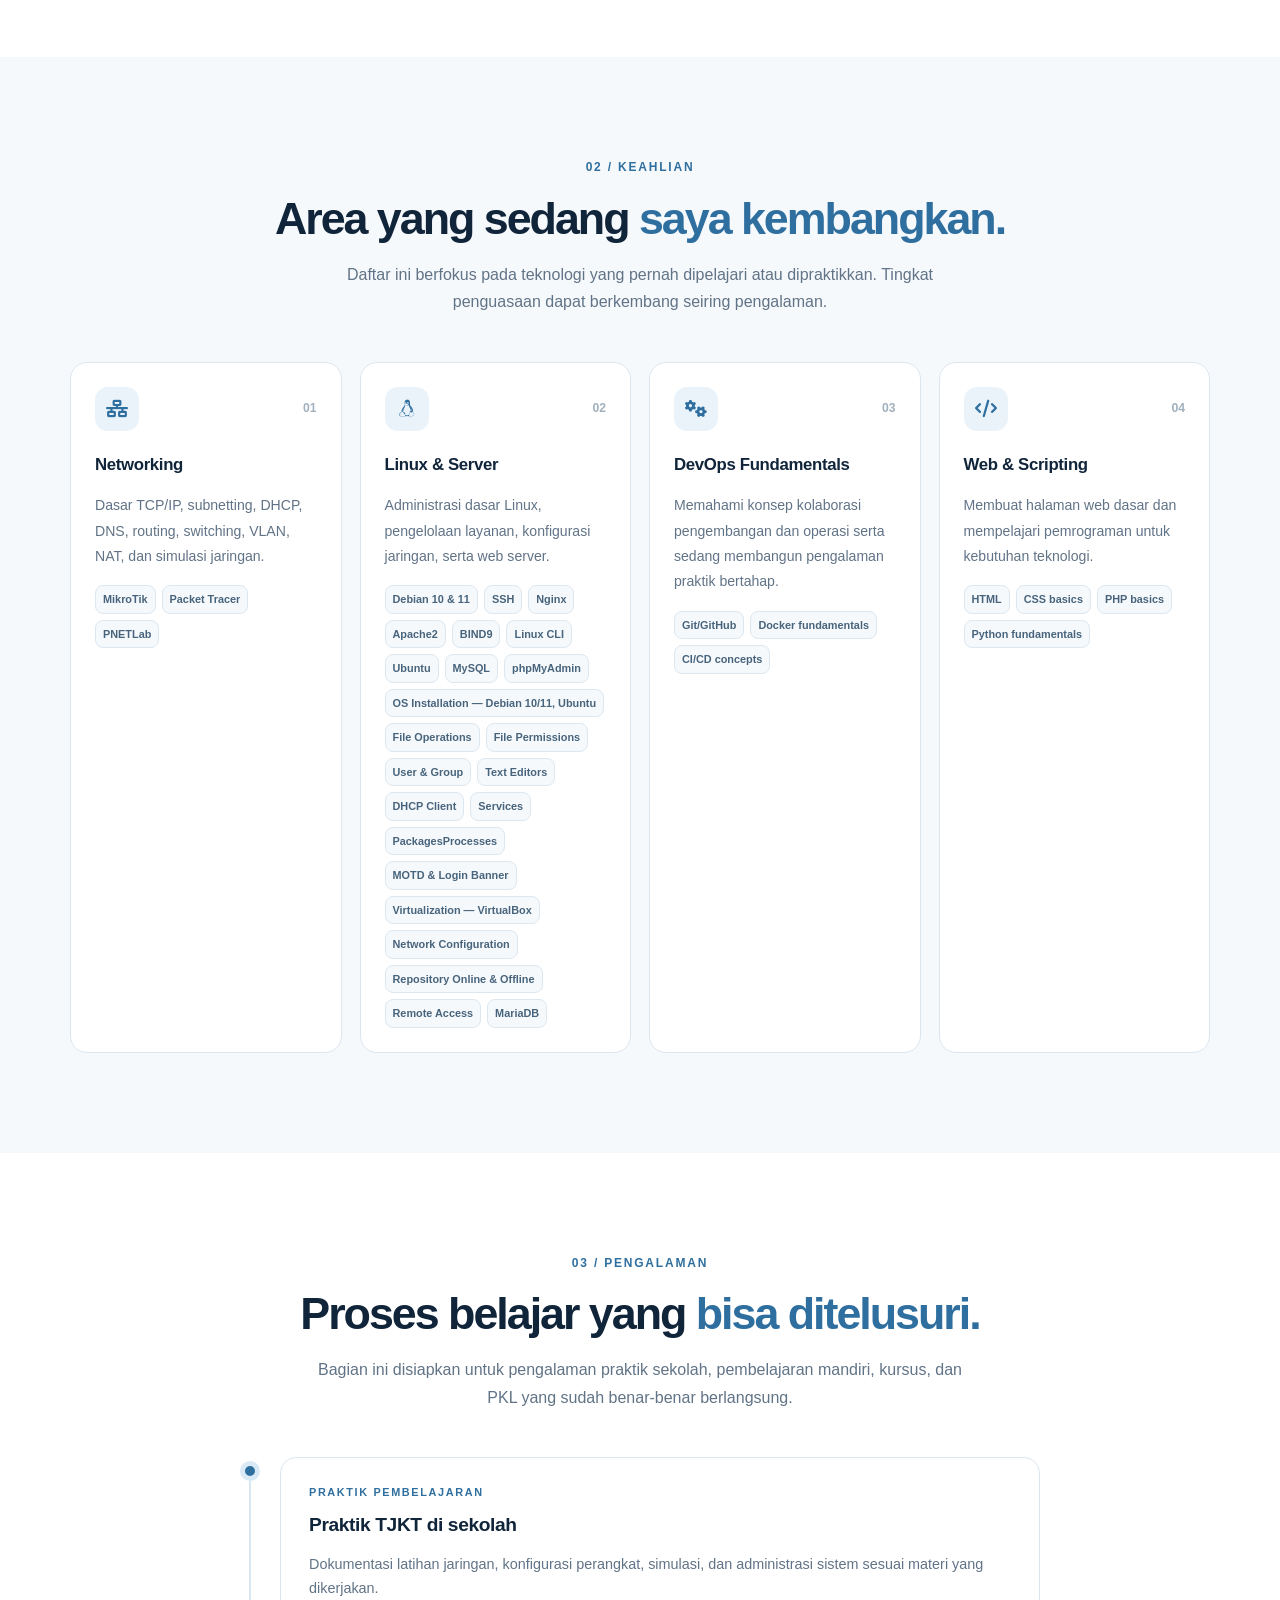
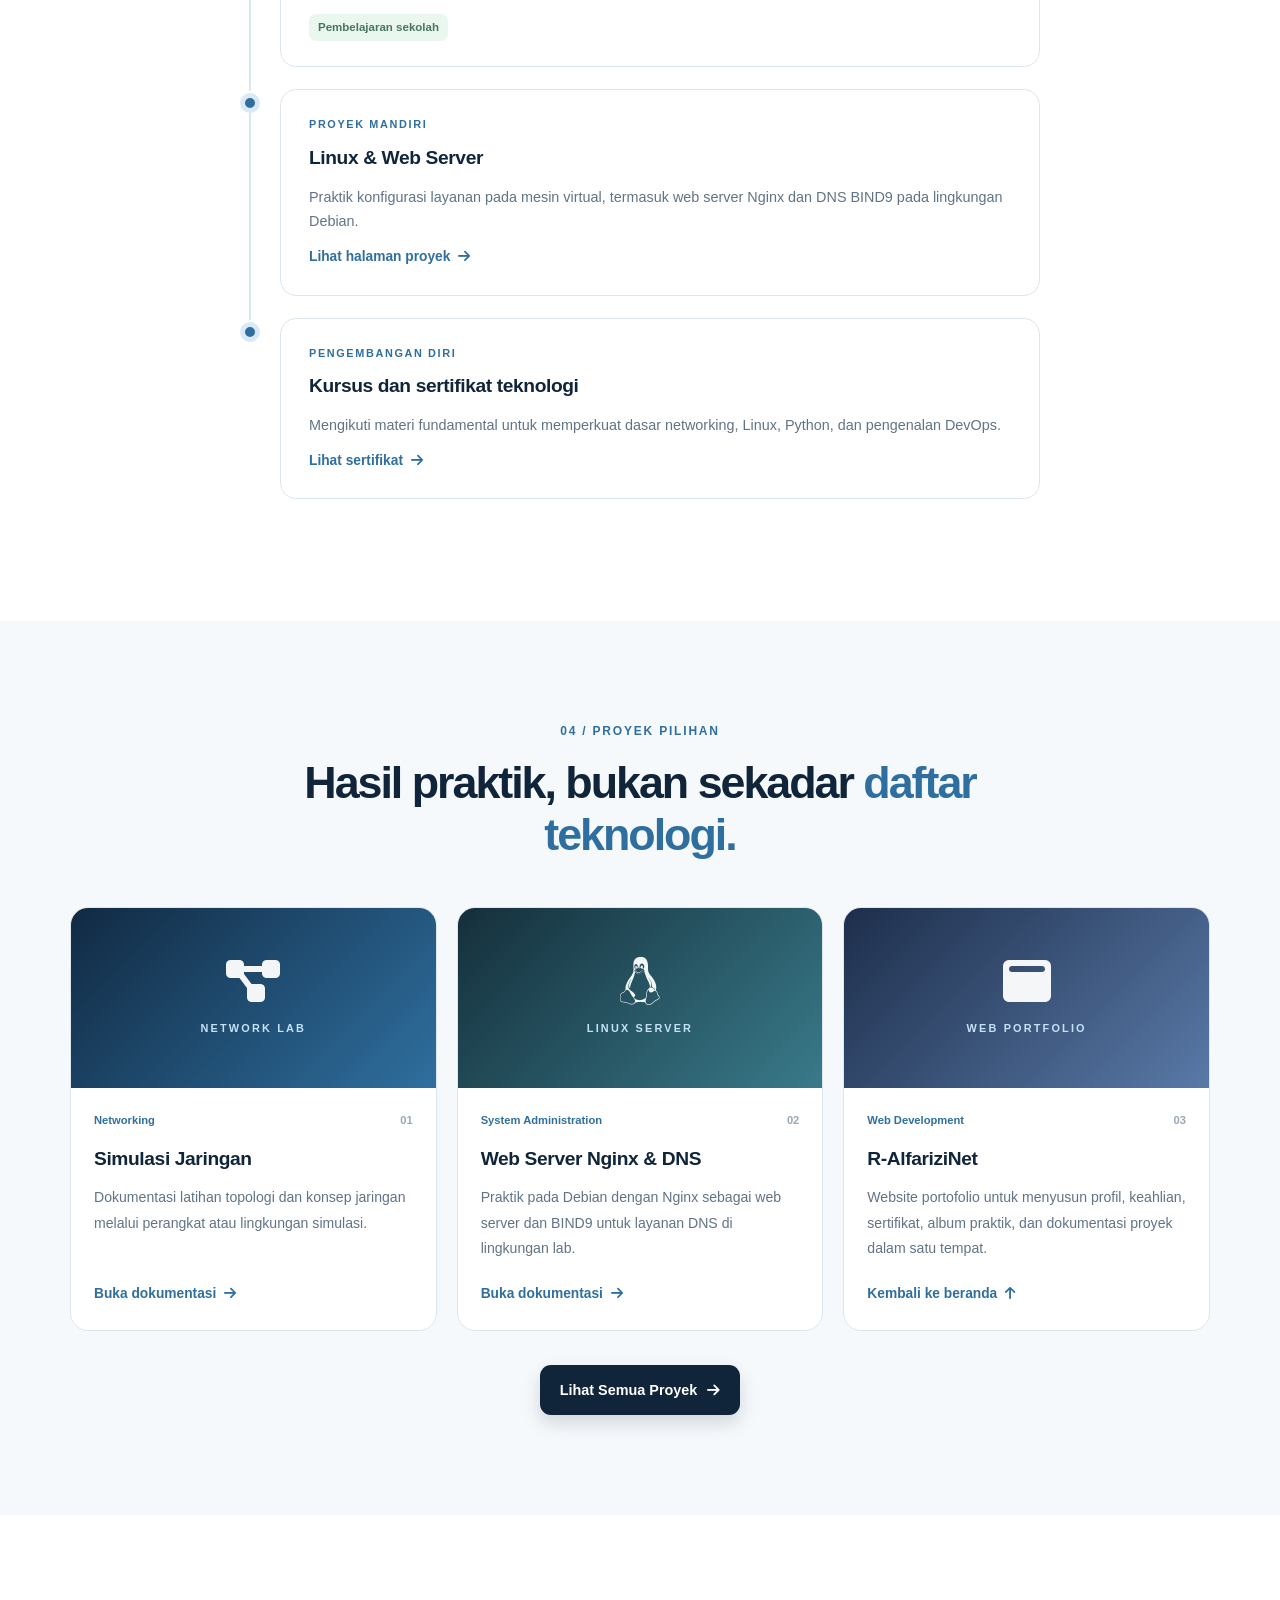
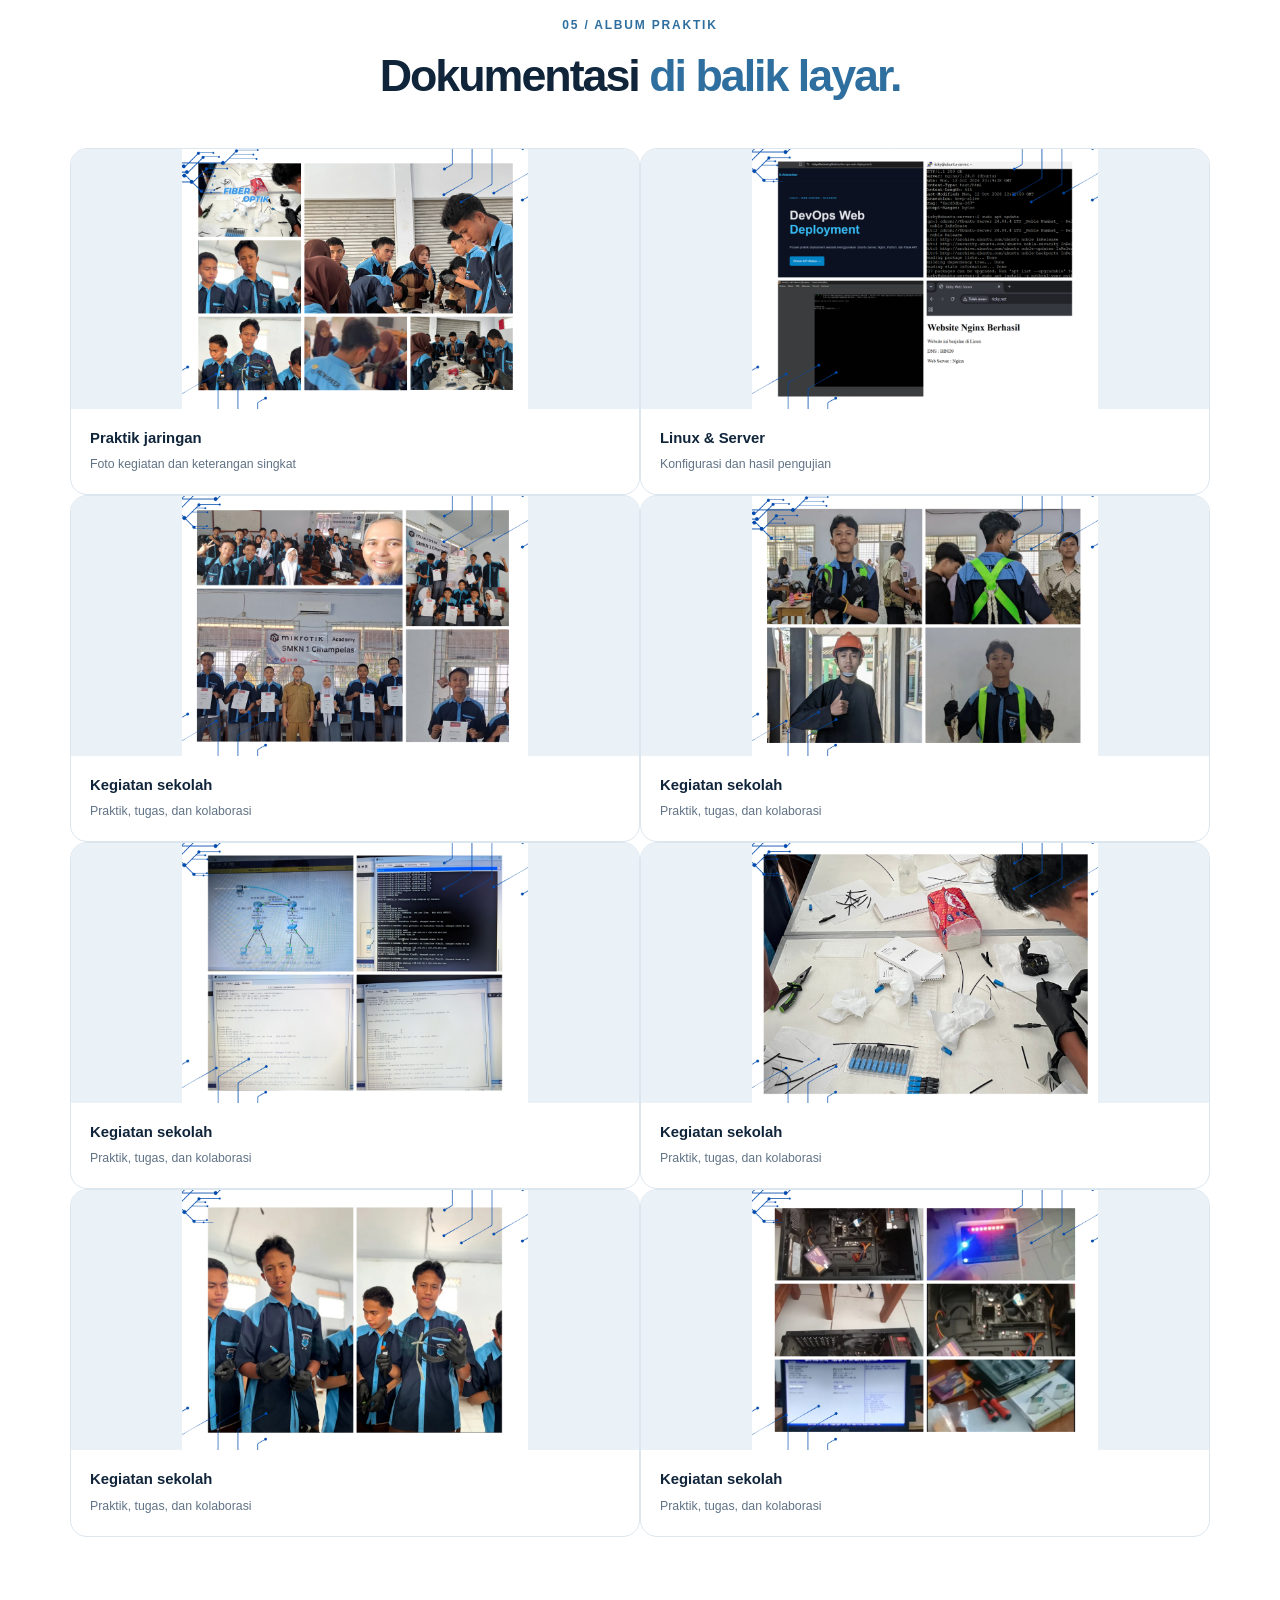
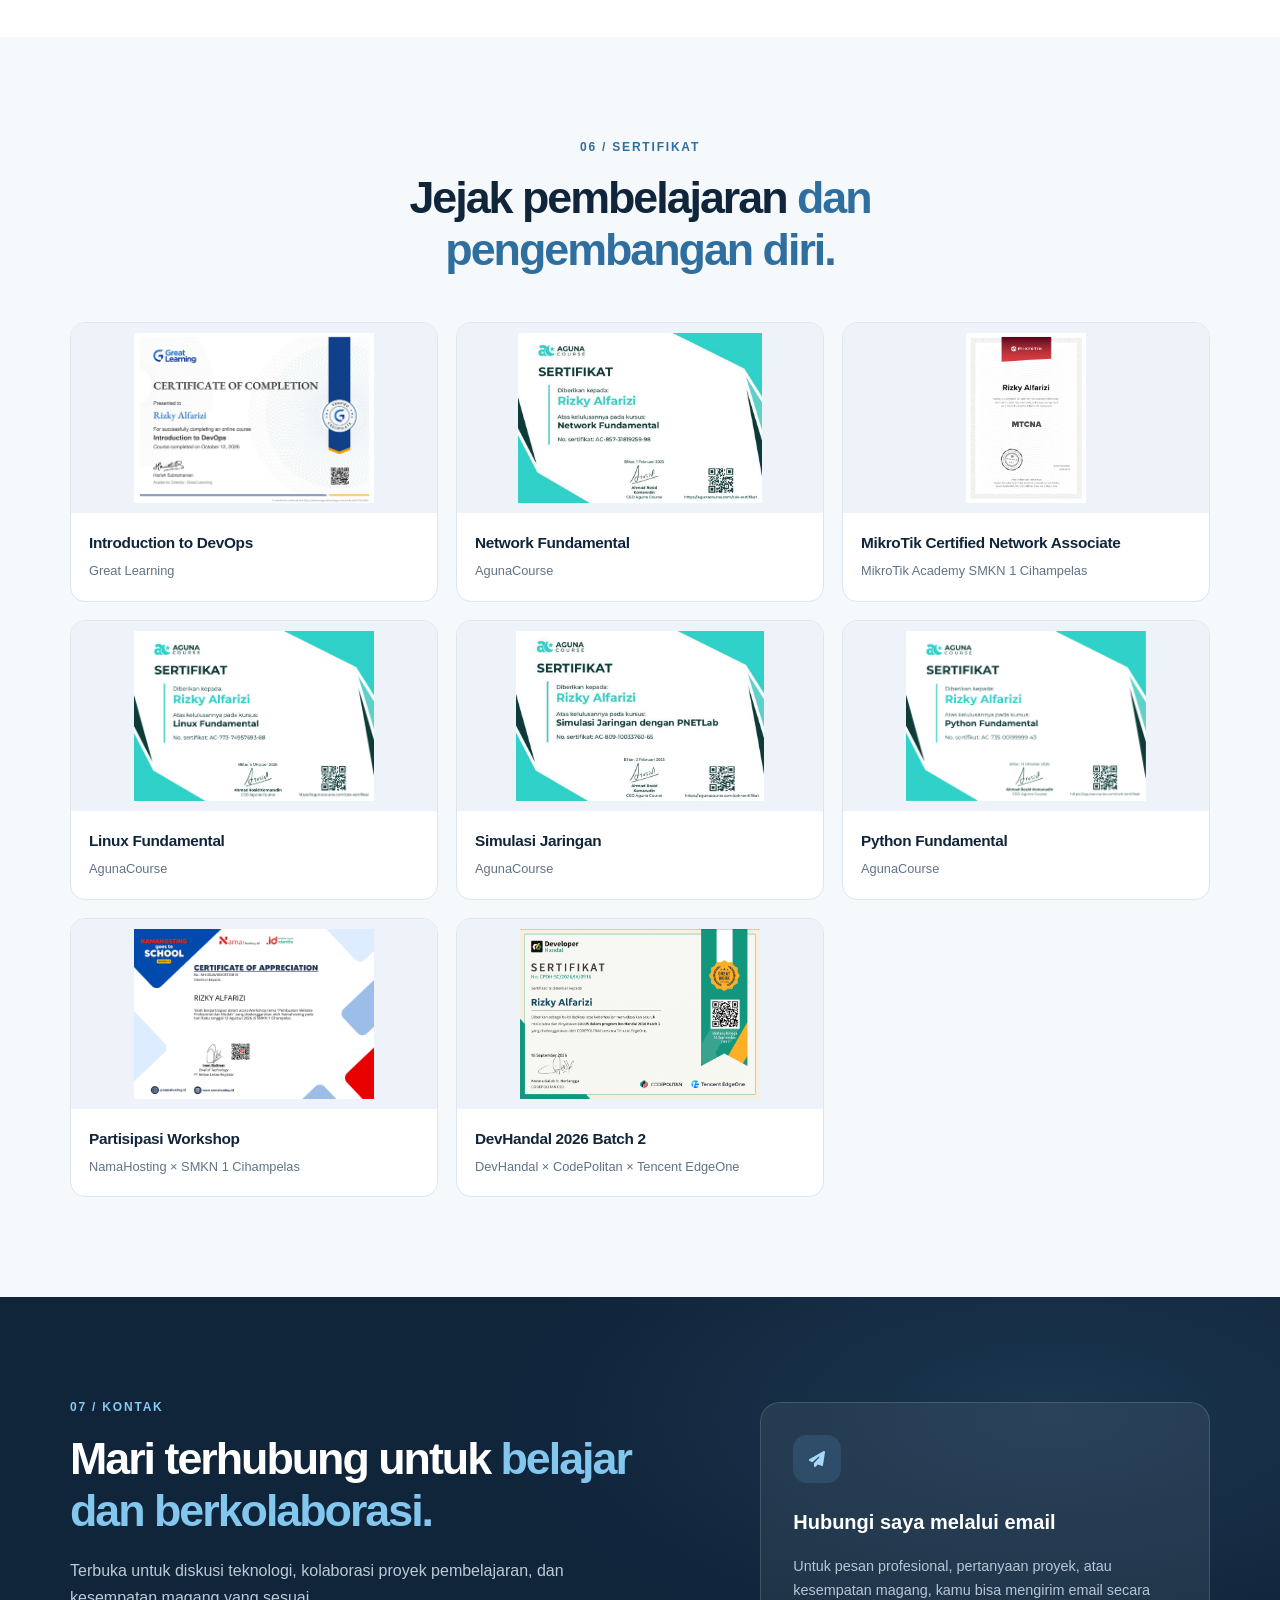
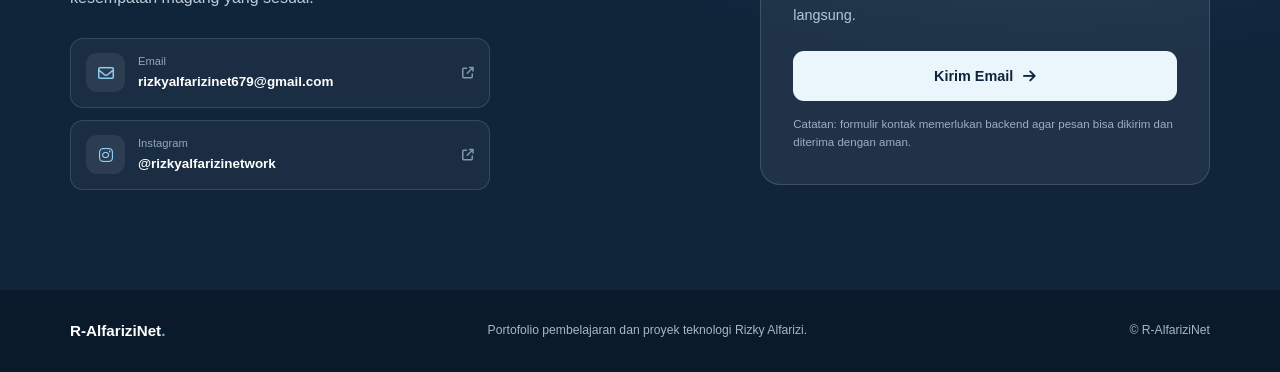
==== commit 4b0575bc: "Update index.html" ====
--- a/index.html
+++ b/index.html
@@ -401,7 +401,6 @@
           <article class="timeline-item"><span class="timeline-marker"></span><div class="timeline-card"><p class="eyebrow">Proyek mandiri</p><h3>Linux & Web Server</h3><p>Praktik konfigurasi layanan pada mesin virtual, termasuk web server Nginx dan DNS BIND9 pada lingkungan Debian.</p><a class="text-link" href="moduls.html">Lihat halaman proyek <i class="fa-solid fa-arrow-right"></i></a></div></article>
           <article class="timeline-item"><span class="timeline-marker"></span><div class="timeline-card"><p class="eyebrow">Pengembangan diri</p><h3>Kursus dan sertifikat teknologi</h3><p>Mengikuti materi fundamental untuk memperkuat dasar networking, Linux, Python, dan pengenalan DevOps.</p><a class="text-link" href="#certificates">Lihat sertifikat <i class="fa-solid fa-arrow-right"></i></a></div></article>
         </div>
-        <p class="section-footnote">Belum mencantumkan pekerjaan atau PKL sebagai pengalaman kerja sebelum kegiatan tersebut benar-benar dijalani.</p>
       </div>
     </section>
 
@@ -410,7 +409,6 @@
         <div class="section-heading">
           <p class="eyebrow">04 / Proyek pilihan</p>
           <h2>Hasil praktik, bukan sekadar <span class="text-gradient">daftar teknologi.</span></h2>
-          <p>Masuk ke halaman proyek untuk membaca dokumentasi yang sudah kamu susun. Tambahkan screenshot hasil konfigurasi dan penjelasan pengujian di setiap proyek.</p>
         </div>
         <div class="projects-grid">
           <article class="project-card"><div class="project-art art-network"><i class="fa-solid fa-diagram-project"></i><span>NETWORK LAB</span></div><div class="project-body"><div class="project-meta"><span>Networking</span><span>01</span></div><h3>Simulasi Jaringan</h3><p>Dokumentasi latihan topologi dan konsep jaringan melalui perangkat atau lingkungan simulasi.</p><a class="text-link" href="moduls.html">Buka dokumentasi <i class="fa-solid fa-arrow-right"></i></a></div></article>
@@ -426,7 +424,6 @@
         <div class="section-heading">
           <p class="eyebrow">05 / Album praktik</p>
           <h2>Dokumentasi <span class="text-gradient">di balik layar.</span></h2>
-          <p>Tempat untuk menampilkan foto praktik sekolah, lab jaringan, konfigurasi server, dan proses pengerjaan proyek.</p>
         </div>
       <div class="album-grid">
   <article class="album-card">
@@ -554,7 +551,6 @@
         <div class="section-heading">
           <p class="eyebrow">06 / Sertifikat</p>
           <h2>Jejak pembelajaran <span class="text-gradient">dan pengembangan diri.</span></h2>
-          <p>Pastikan nama program, penyelenggara, dan status sertifikat sesuai dokumen aslinya.</p>
         </div>
         <div class="cert-grid">
           <article class="cert-card"><img src="images11/sertifikat-devops.png" alt="Sertifikat Introduction to DevOps dari Great Learning" loading="lazy"><div><h3>Introduction to DevOps</h3><p>Great Learning</p></div></article>
@@ -566,8 +562,6 @@
           <article class="cert-card"><img src="images11/domain.png" alt="Sertifikat atau bukti partisipasi kegiatan NamaHosting" loading="lazy"><div><h3>Partisipasi Workshop</h3><p>NamaHosting × SMKN 1 Cihampelas</p></div></article>
           <article class="cert-card"><img src="images11/sertifikat-devhandal.png" alt="Bukti partisipasi DevHandal 2026 Batch 2" loading="lazy"><div><h3>DevHandal 2026 Batch 2</h3><p>DevHandal × CodePolitan × Tencent EdgeOne</p></div></article>
         </div>
-        <p class="section-footnote">Sertifikat MTCNA tidak ditampilkan sebagai sertifikasi yang lulus/terbit kecuali kamu memiliki bukti sertifikat resminya. Jika gambar tidak muncul, periksa nama dan lokasi file gambar.</p>
-      </div>
     </section>
 
     <section class="section contact-section section-anchor" id="contact">
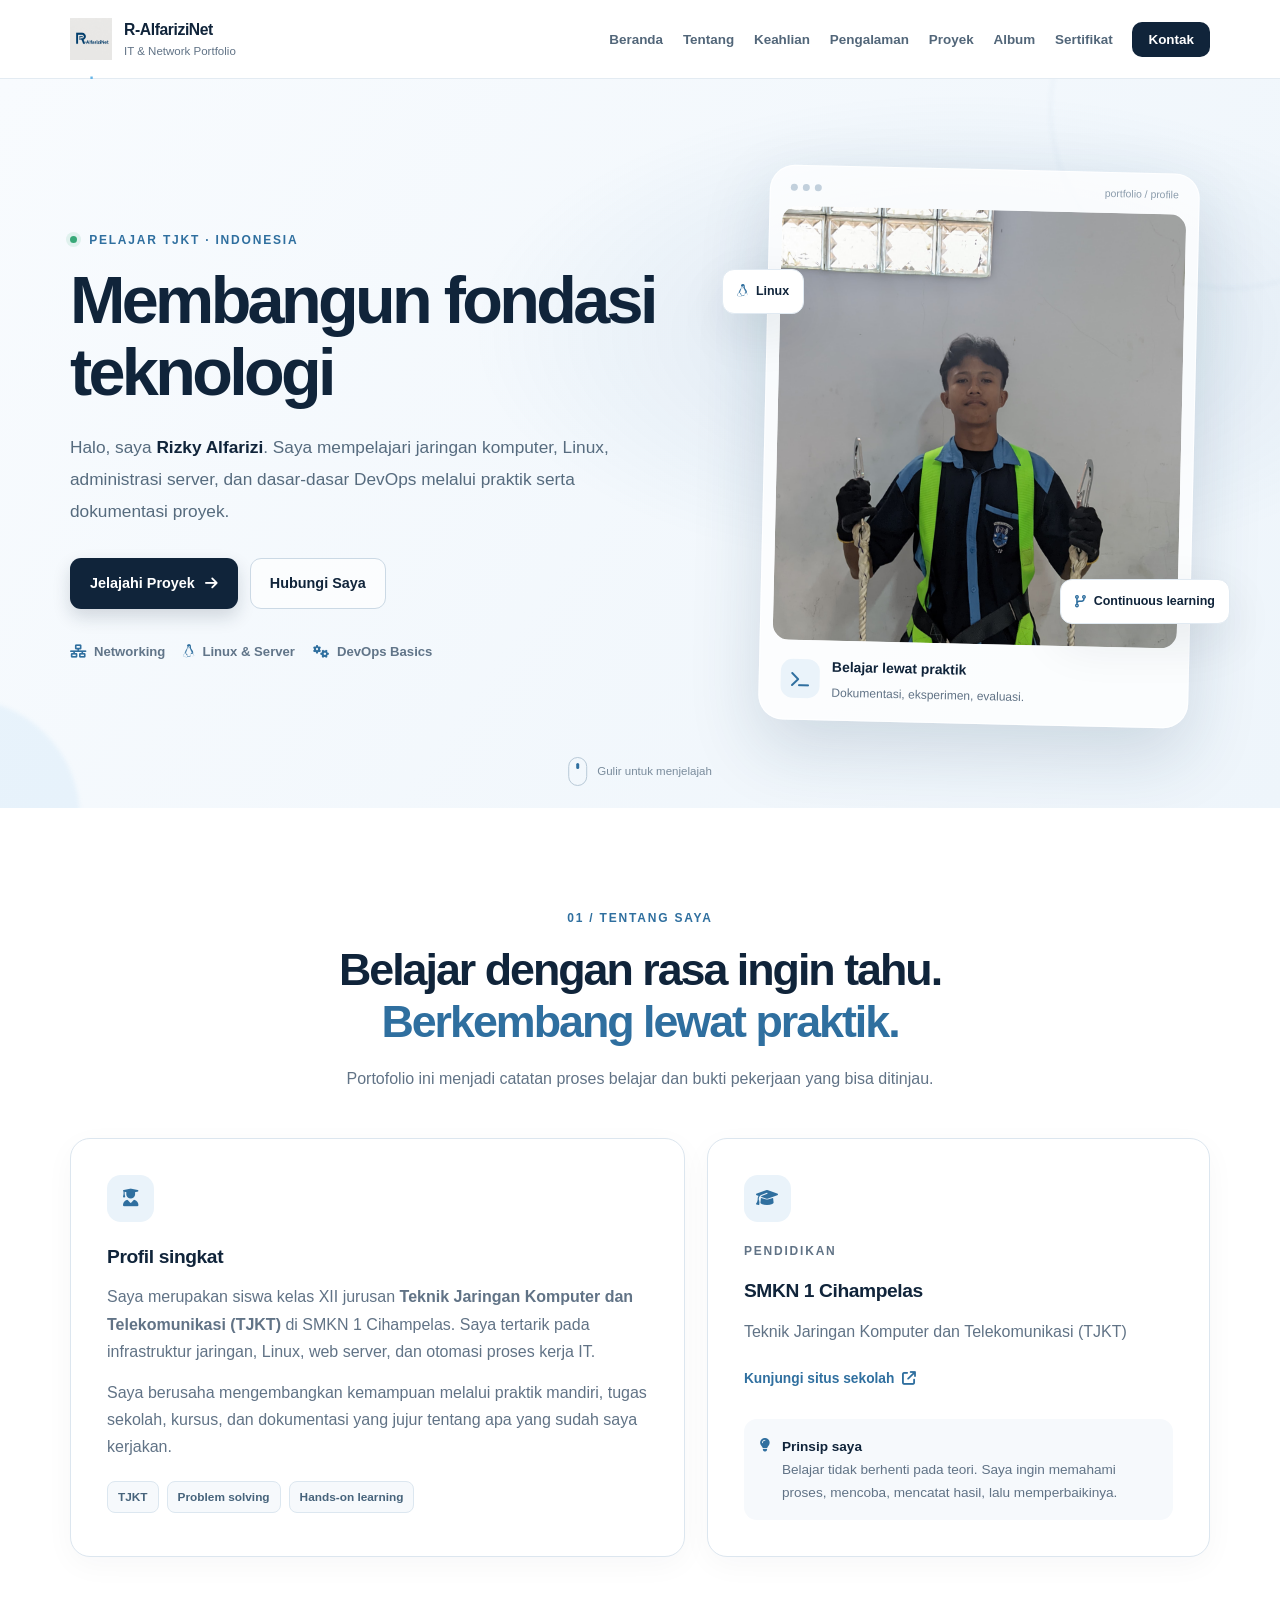
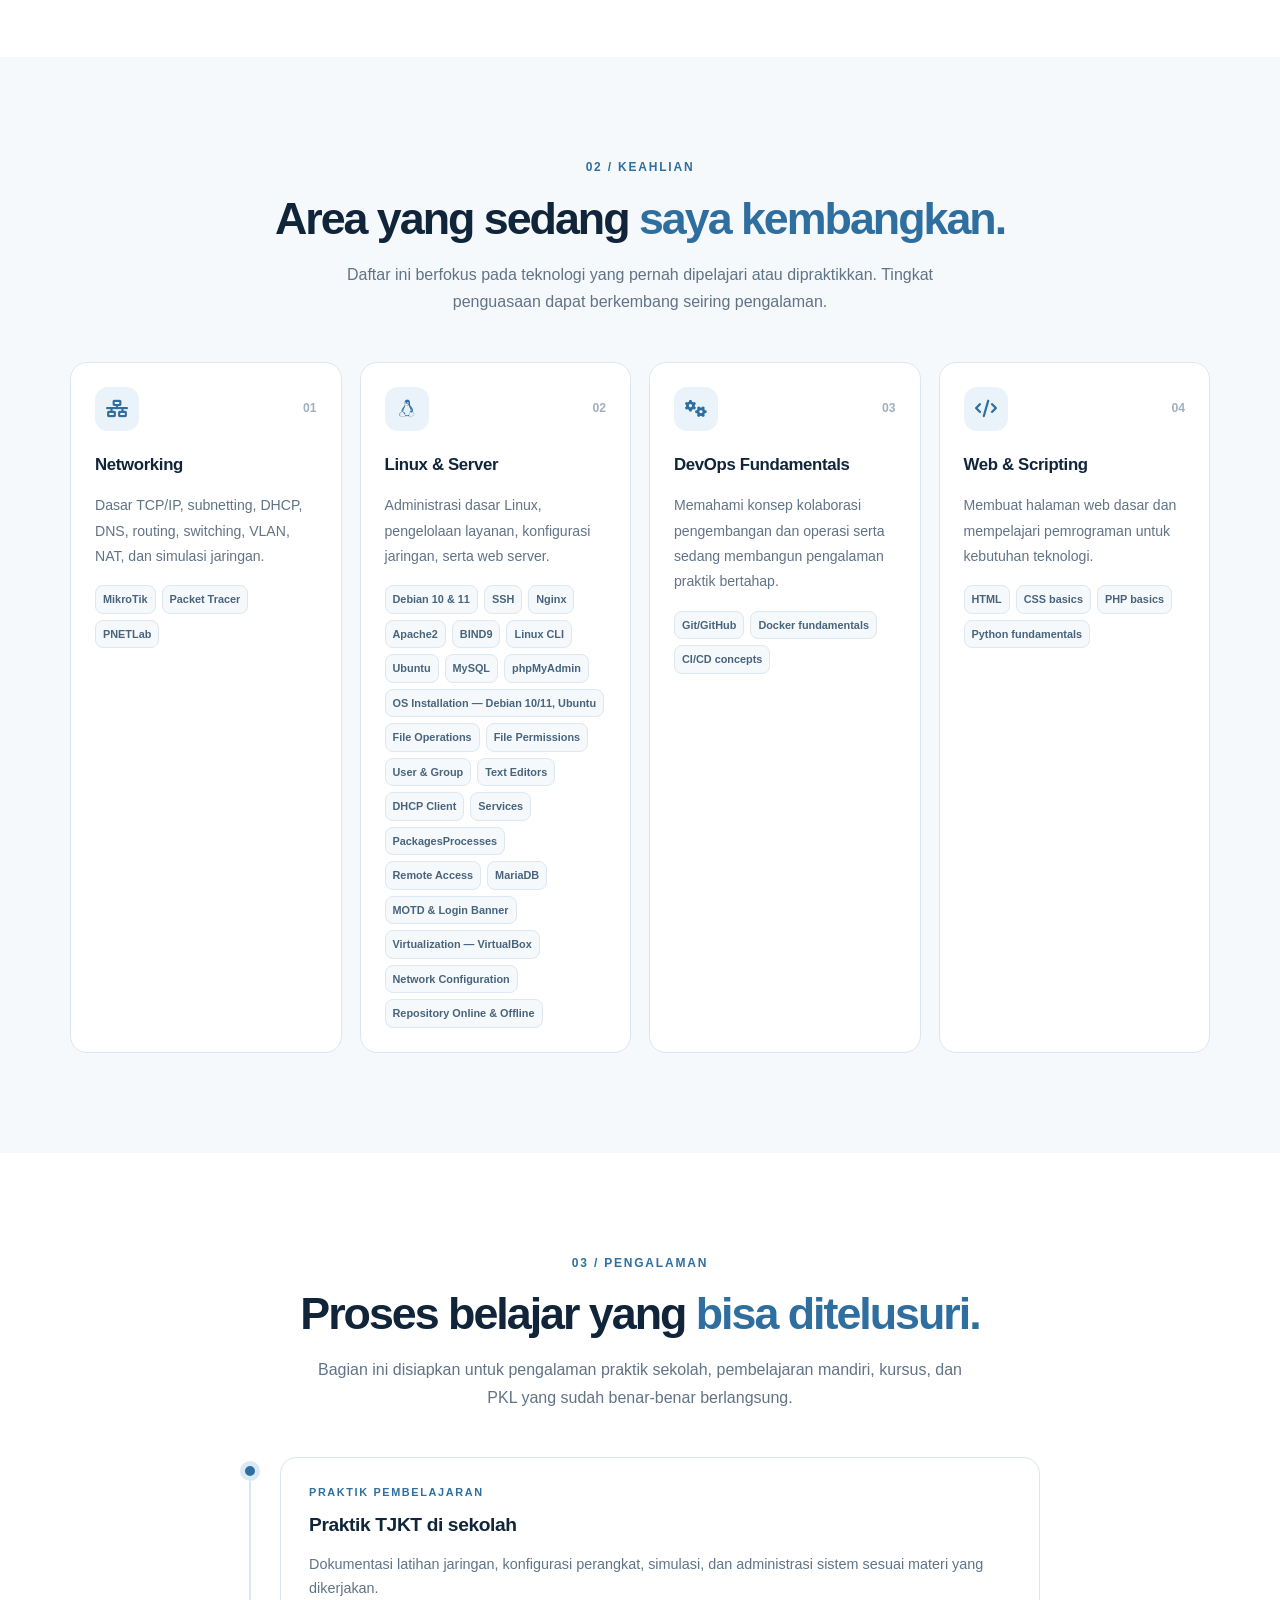
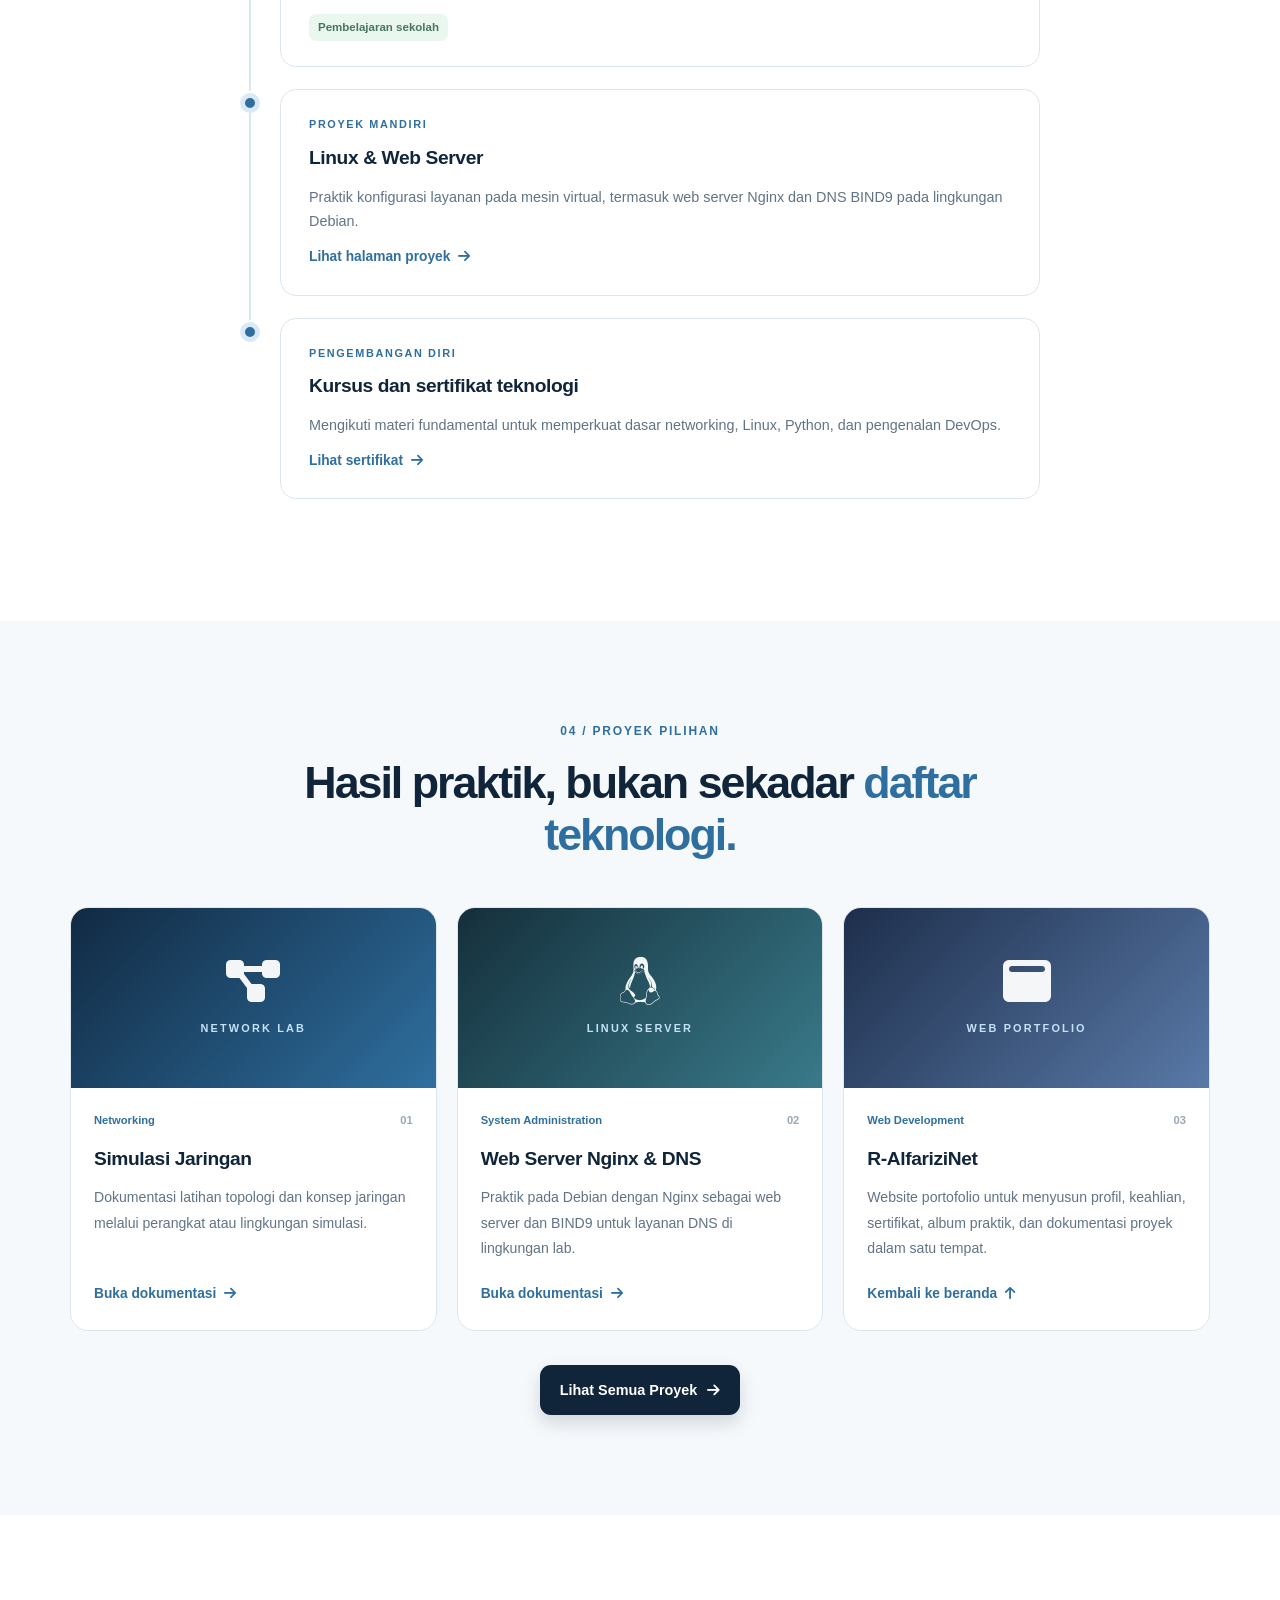
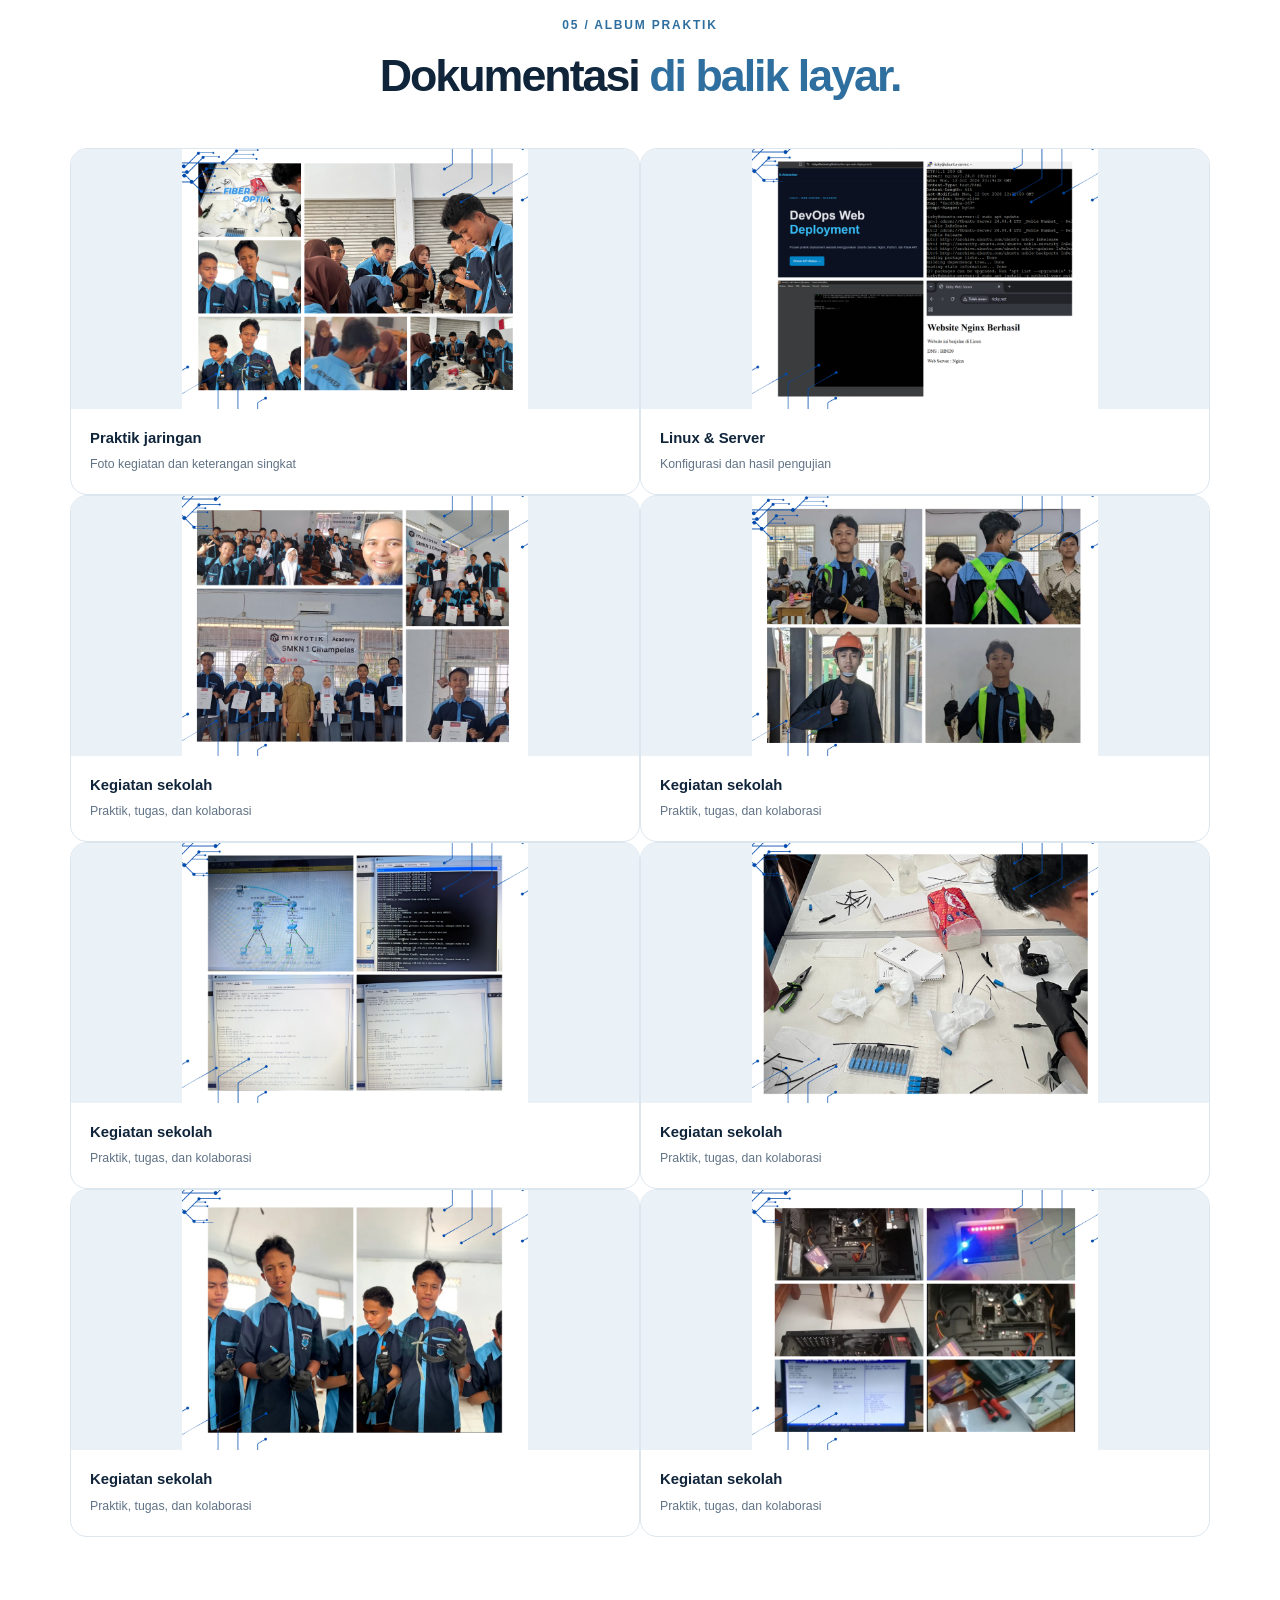
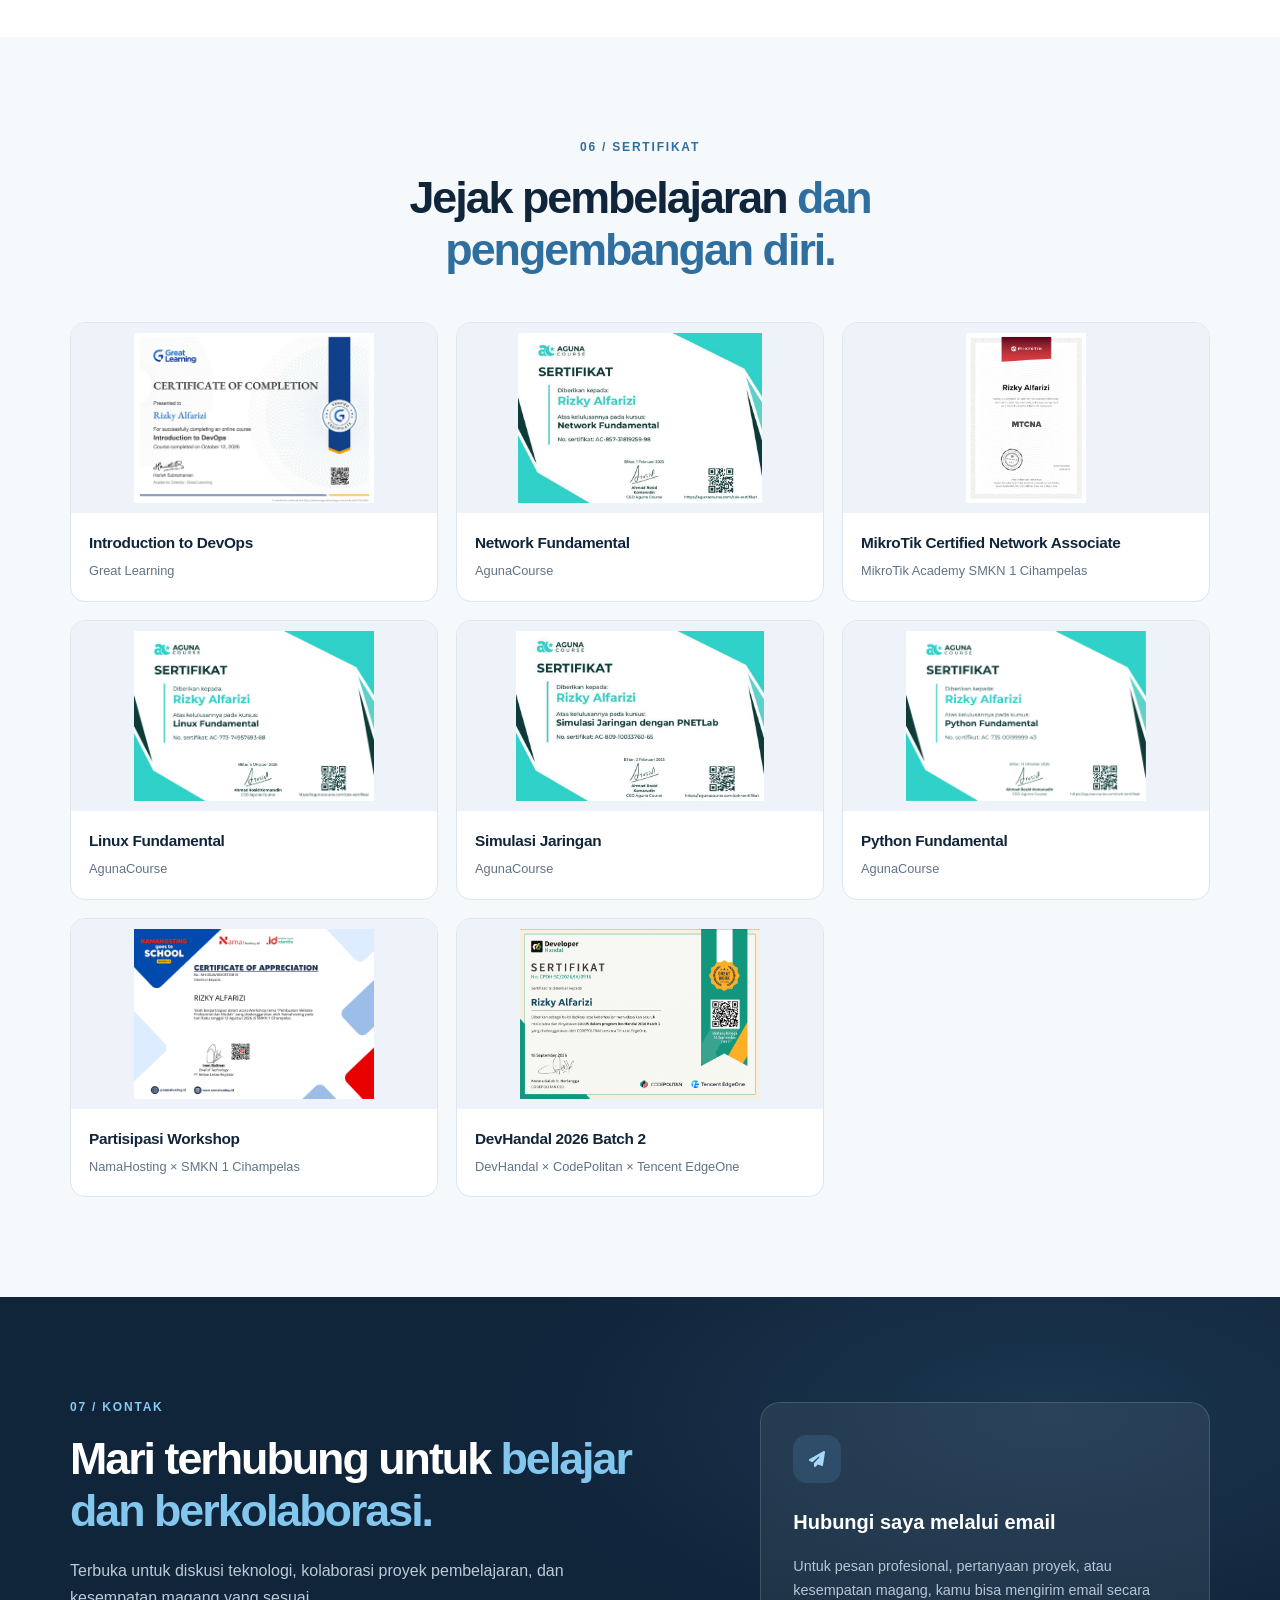
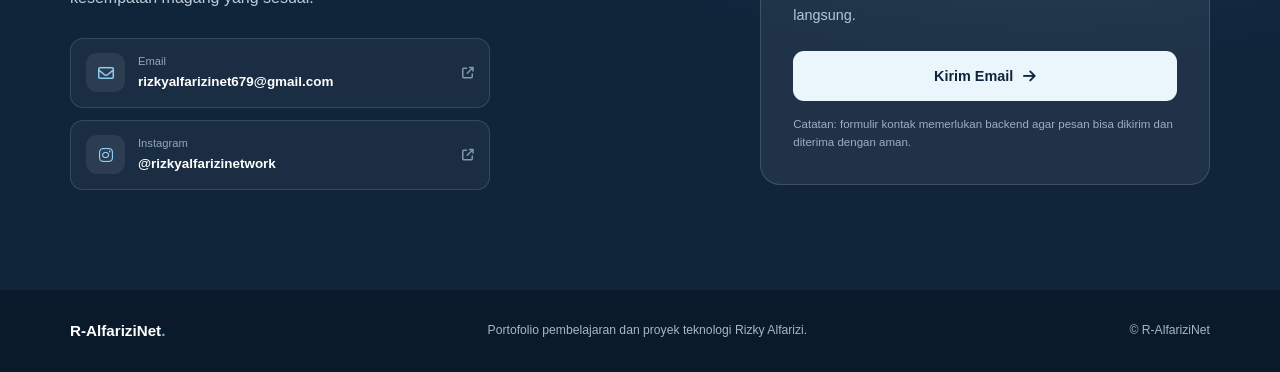
==== commit 3c994965: "Update index.html" ====
--- a/index.html
+++ b/index.html
@@ -276,7 +276,7 @@
   <header class="site-header">
     <nav class="navbar container" aria-label="Navigasi utama">
       <a class="brand" href="#home" aria-label="R-AlfariziNet, beranda">
-        <span class="brand-mark">RA<span>.</span></span>
+        <span class="brand-mark"><img src ="images11/profile-rizky-2.jpg"><span>.</span></span>
         <span class="brand-copy"><strong>R-AlfariziNet</strong><small>IT & Network Portfolio</small></span>
       </a>
       <button class="menu-toggle" id="menuToggle" type="button" aria-label="Buka navigasi" aria-expanded="false" aria-controls="navMenu">
@@ -379,7 +379,7 @@
               <span>Debian 10 & 11</span> <span>SSH</span>
               <span>Nginx</span> <span>Apache2</span> <span>BIND9</span><span>Linux CLI</span><span>Ubuntu</span><span>MySQL</span><span>phpMyAdmin</span>
               <span>OS Installation — Debian 10/11, Ubuntu</span><span>File Operations</span><span>File Permissions</span> <span>User & Group</span><span>Text Editors</span><span>DHCP Client</span>
-              <span>Services</span><span>Packages</span<span>Processes</span><span>MOTD & Login Banner</span><span>Virtualization — VirtualBox</span><span>Network Configuration</span> <span>Repository Online & Offline</span><span>Remote Access</span><span>MariaDB</span>
+              <span>Services</span><span>Packages</span<span>Processes</span><span>Remote Access</span><span>MariaDB</span><span>MOTD & Login Banner</span><span>Virtualization — VirtualBox</span><span>Network Configuration</span> <span>Repository Online & Offline</span>
           
             </div>
           </article>
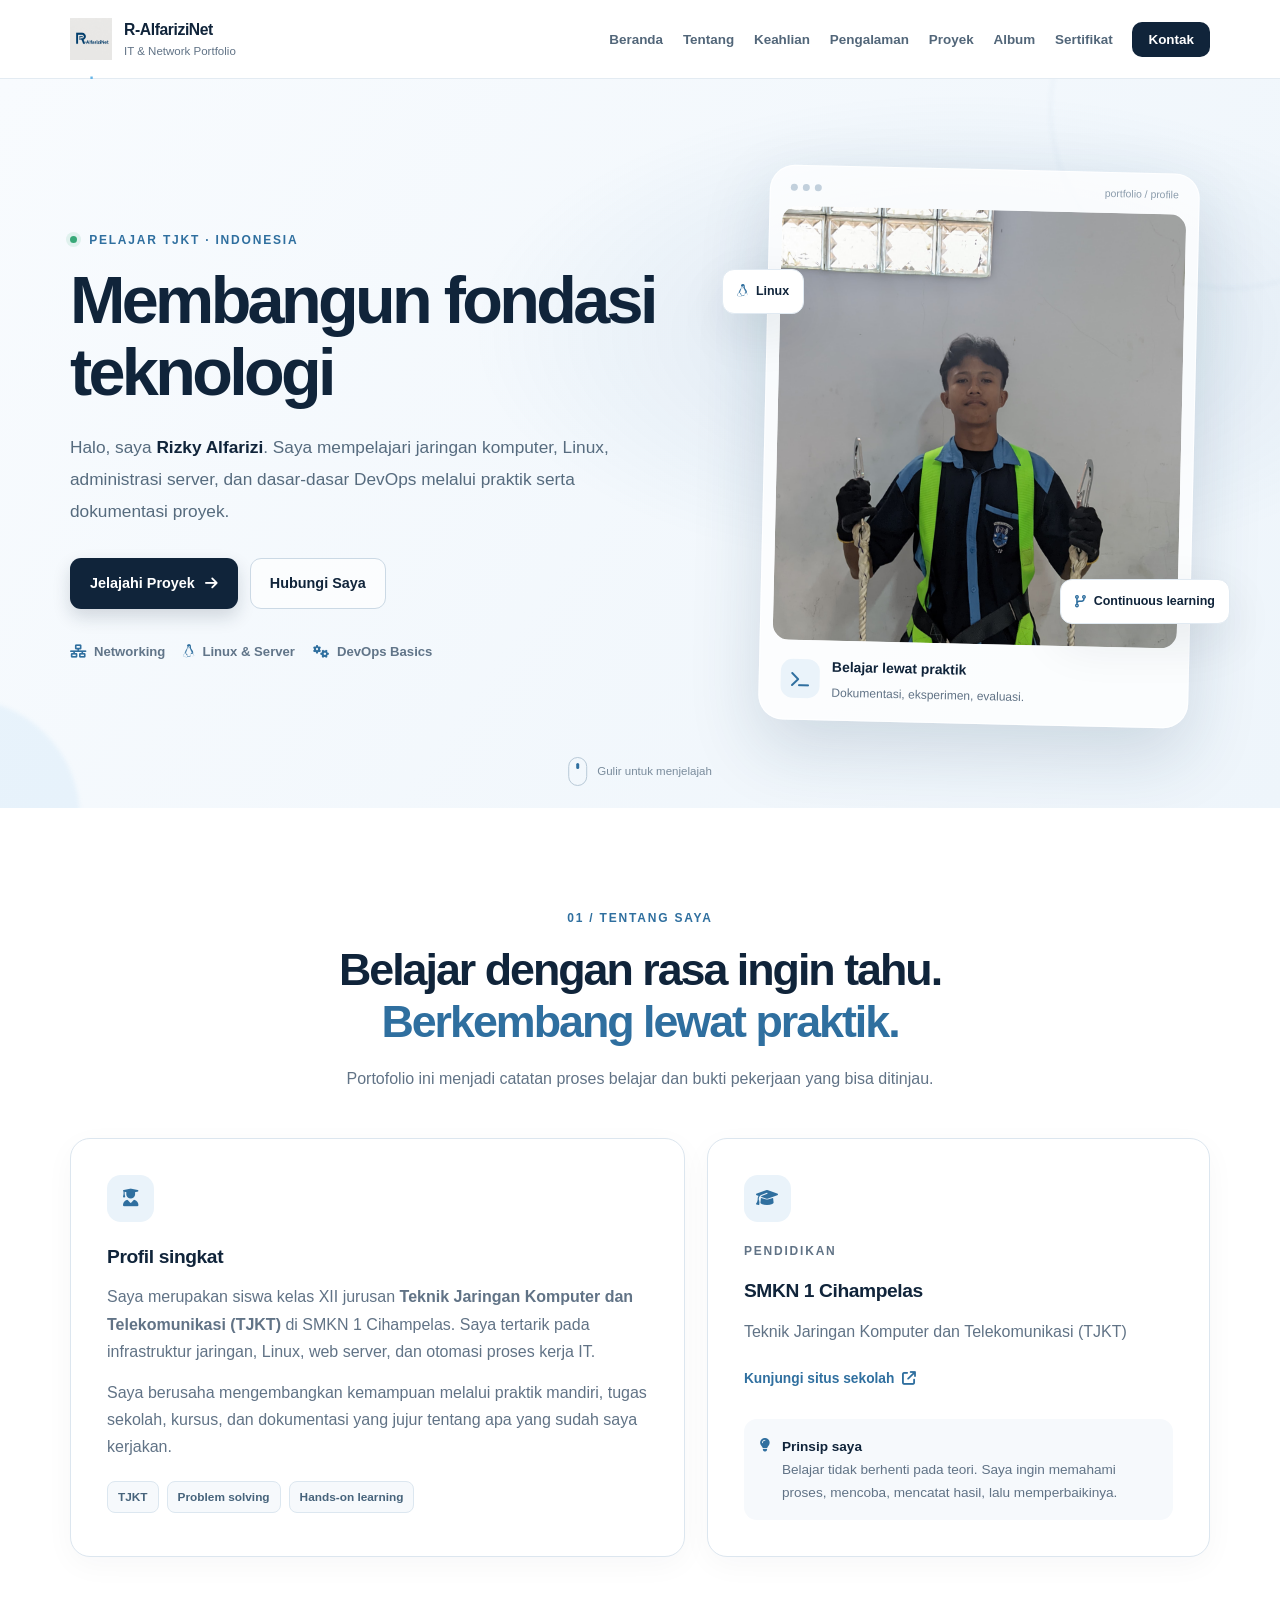
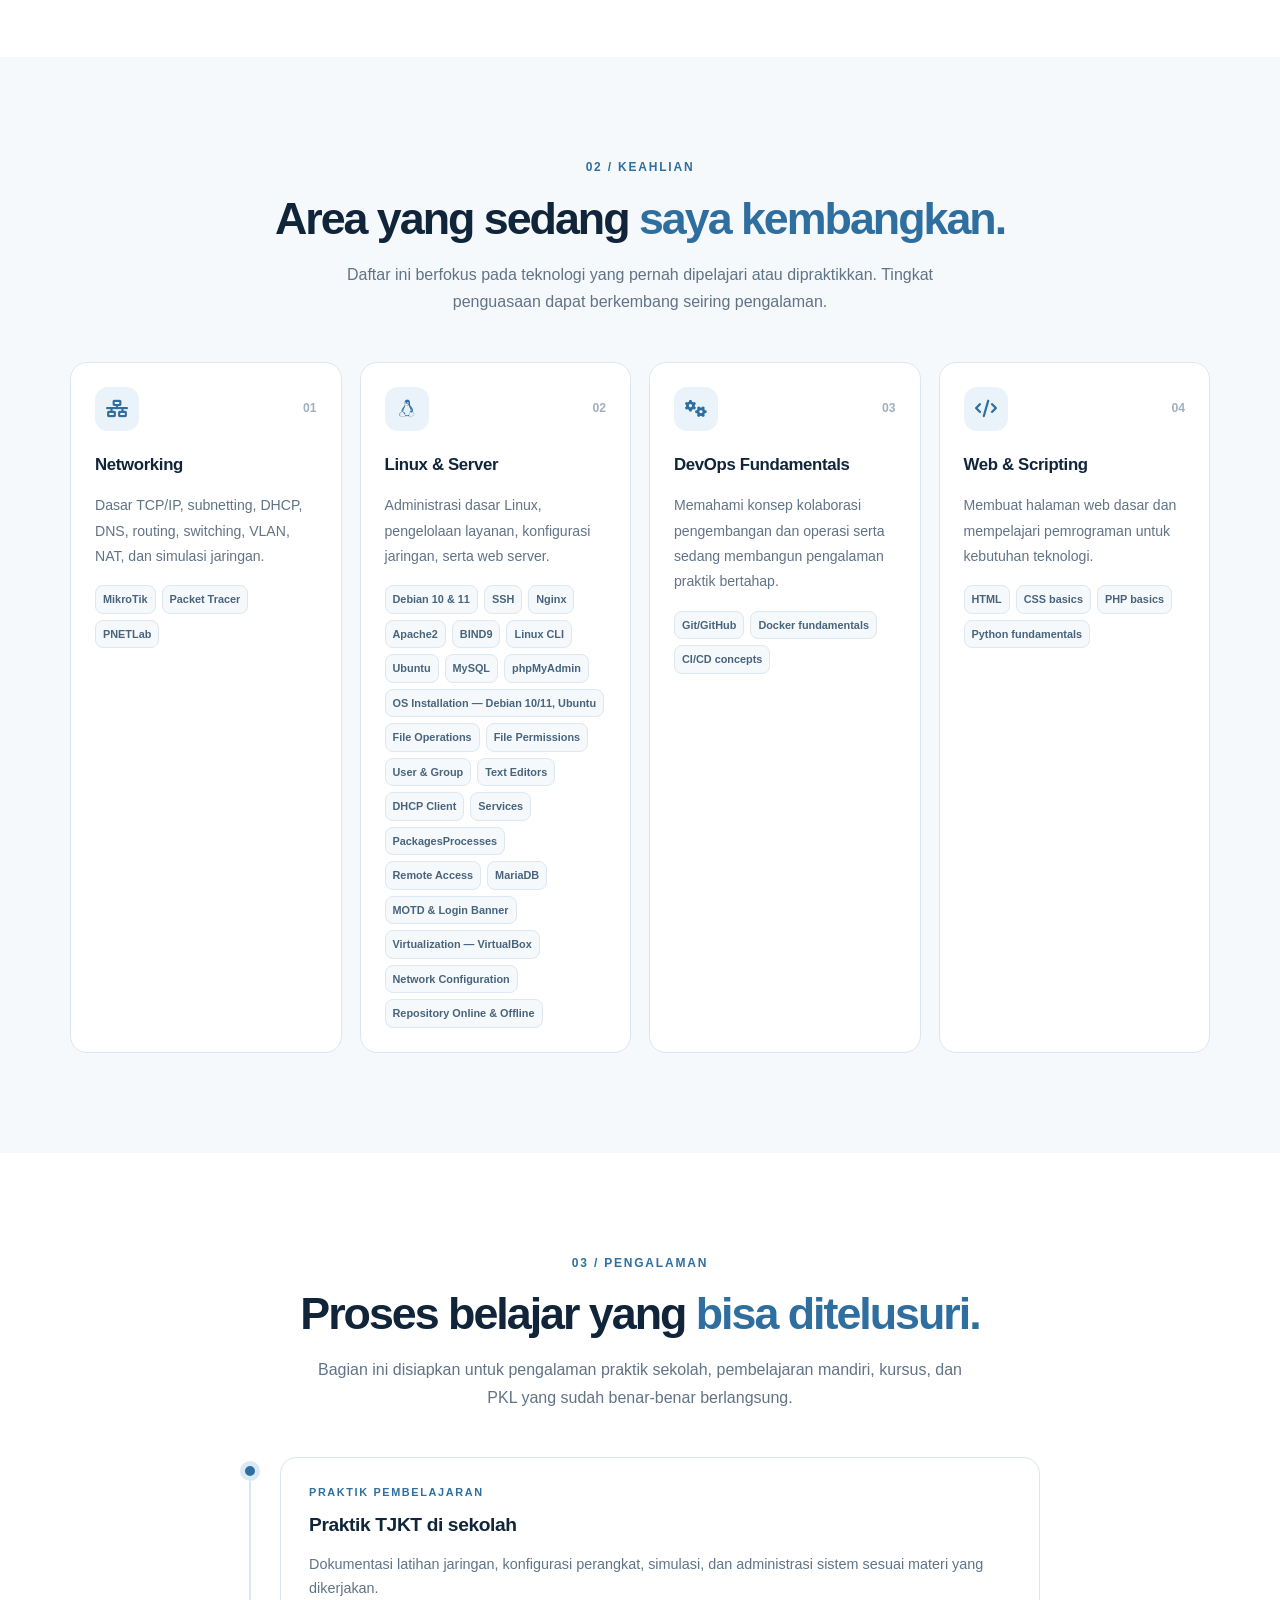
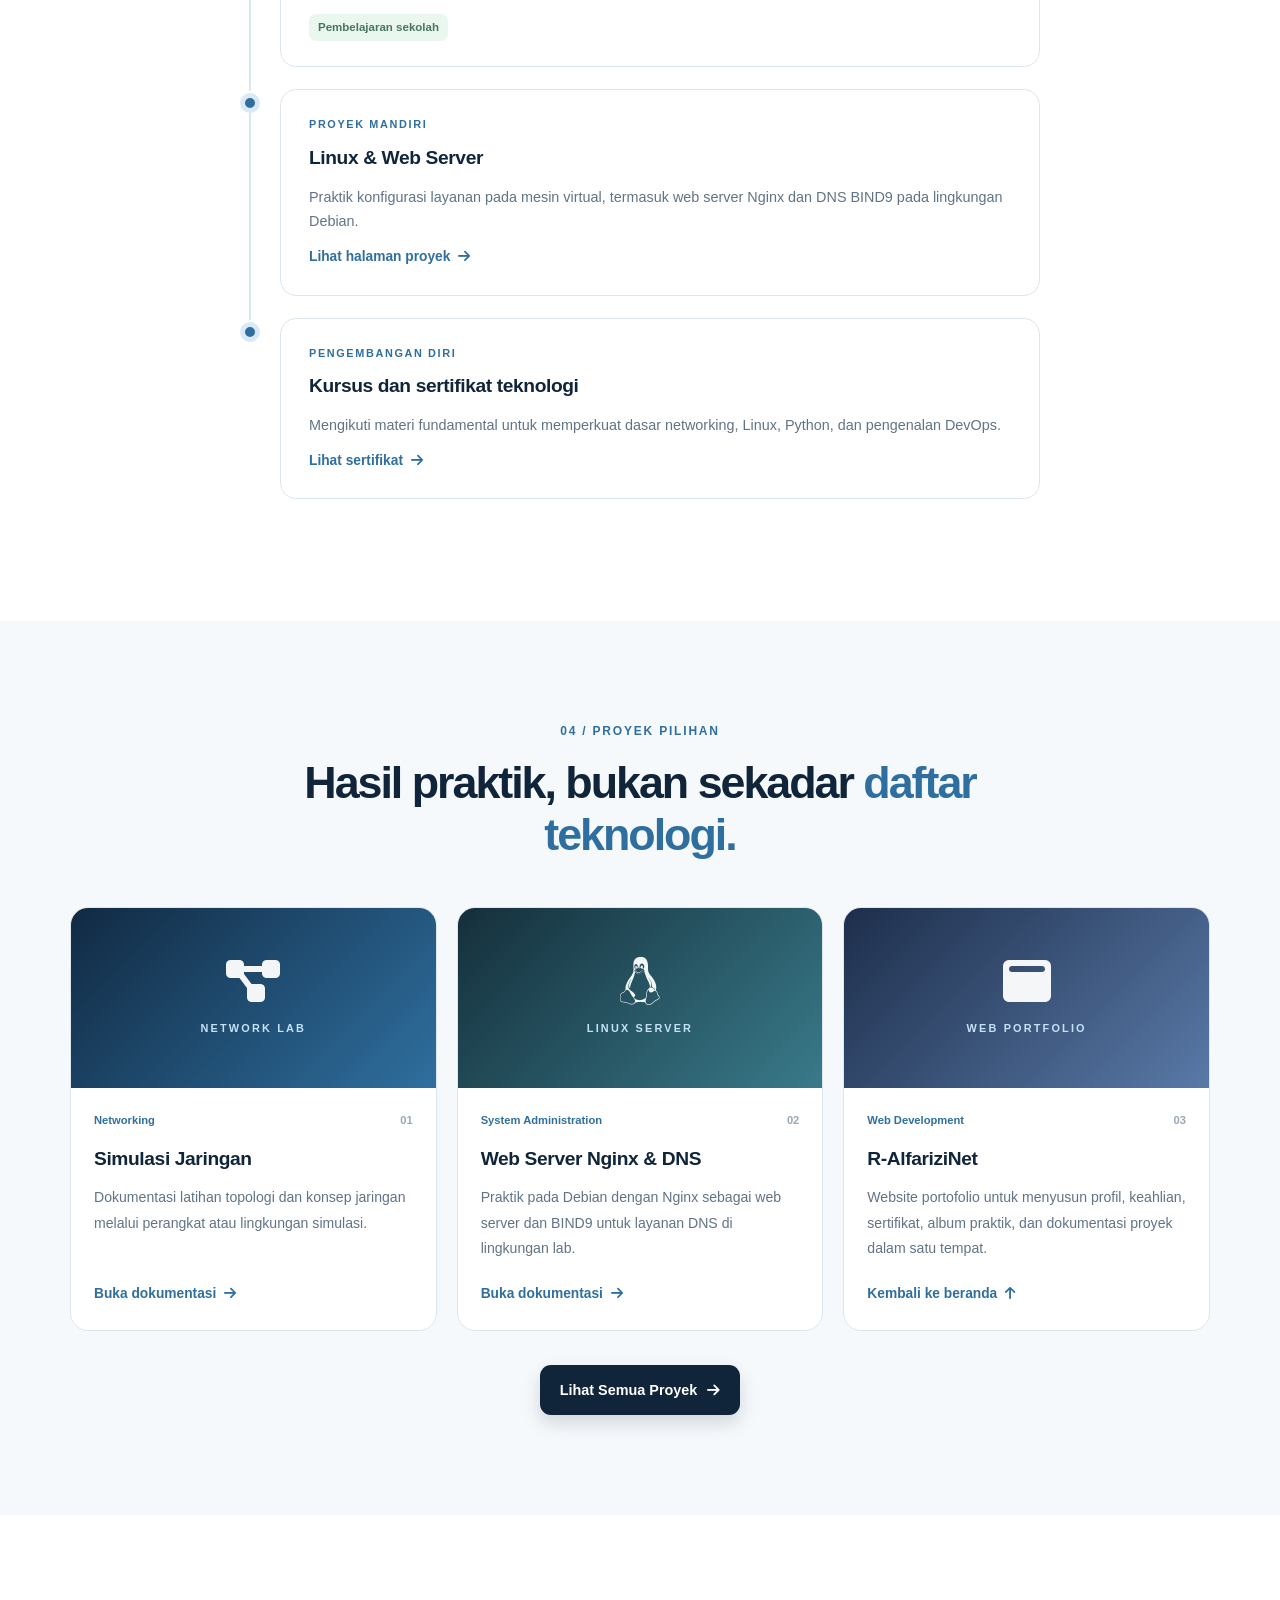
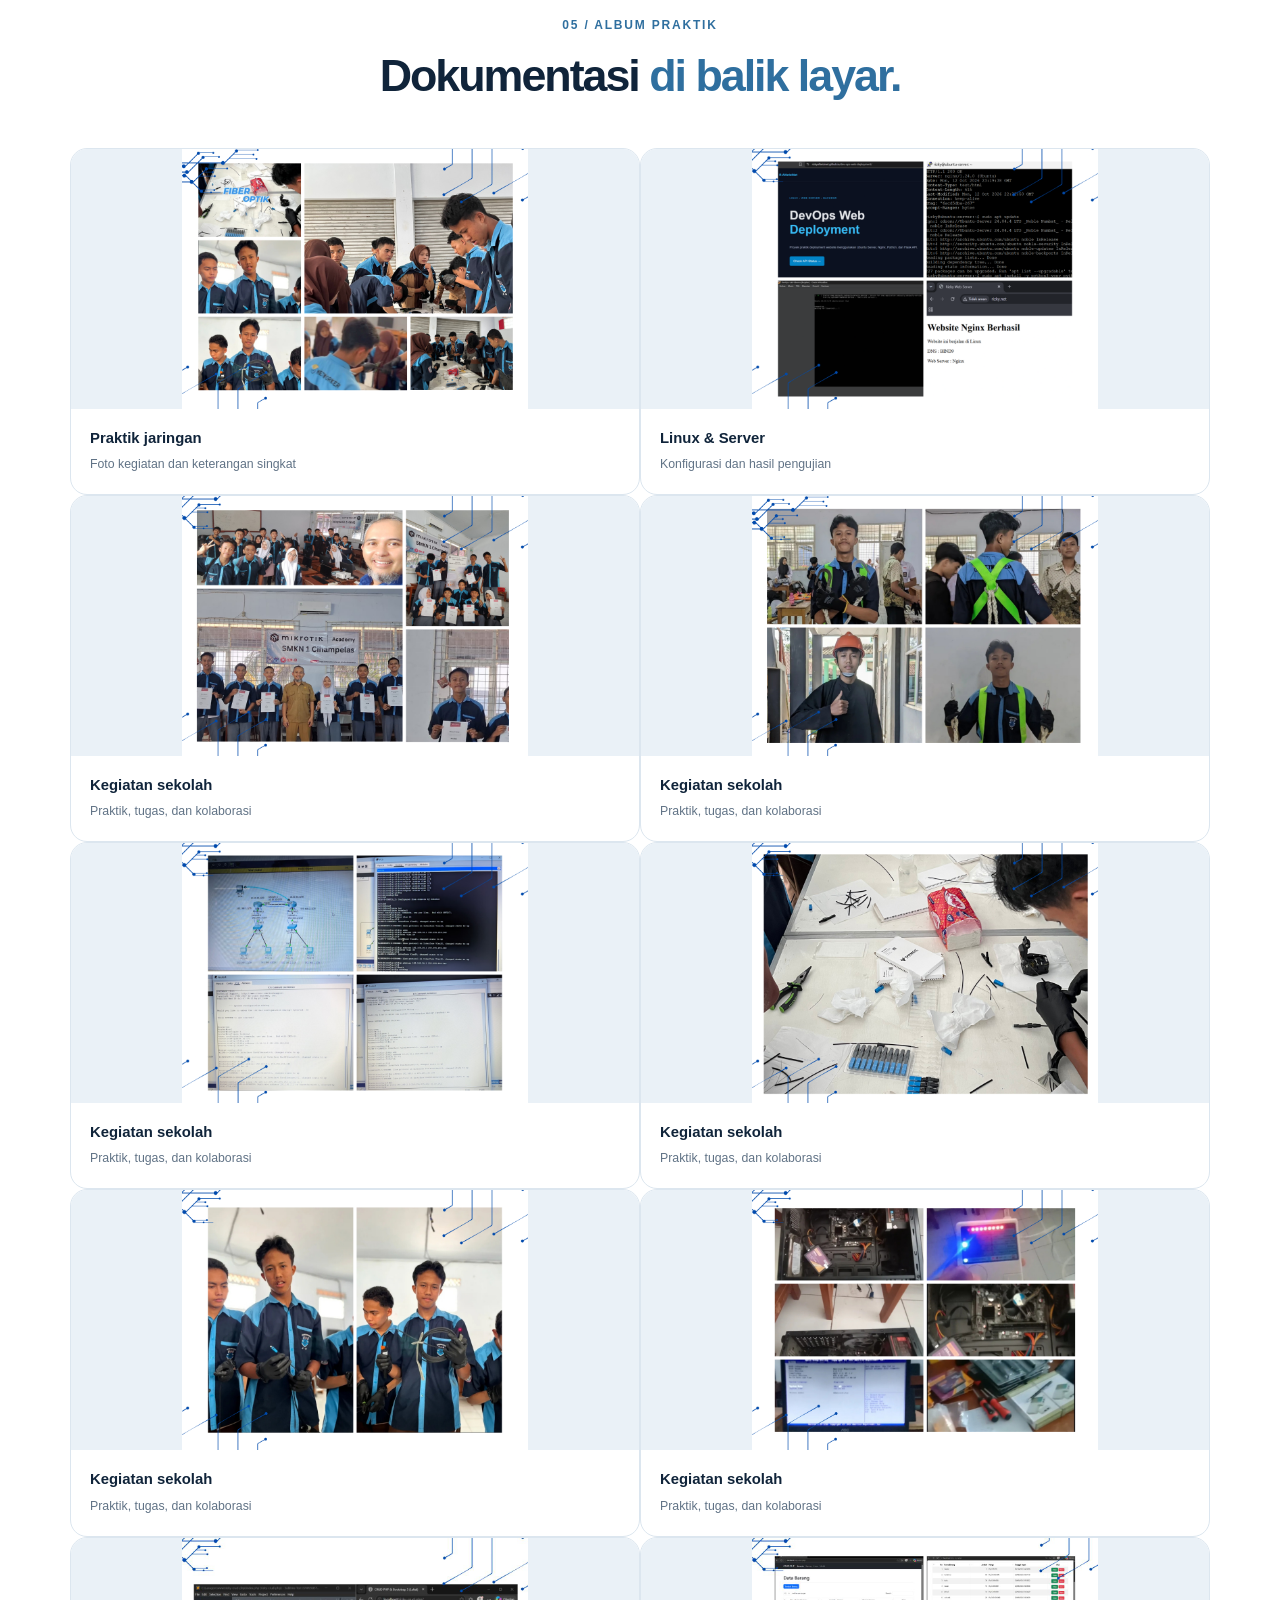
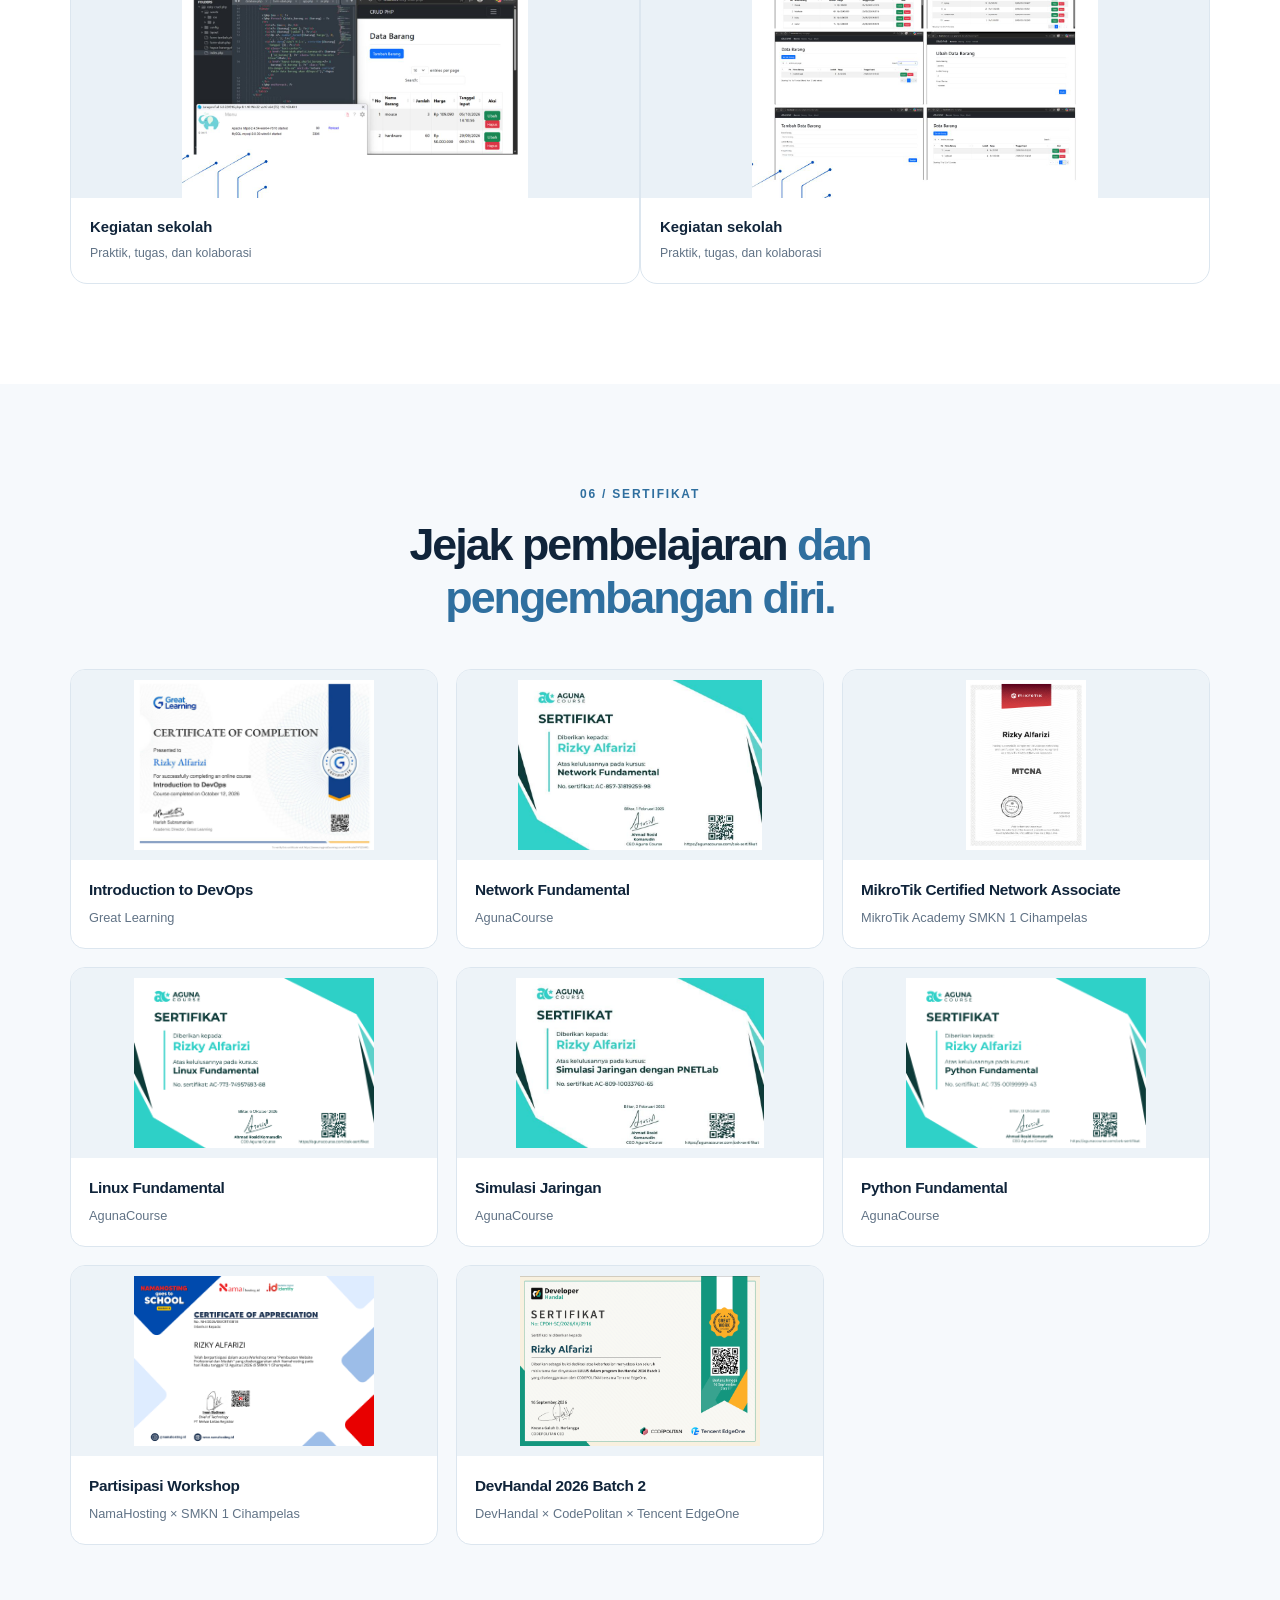
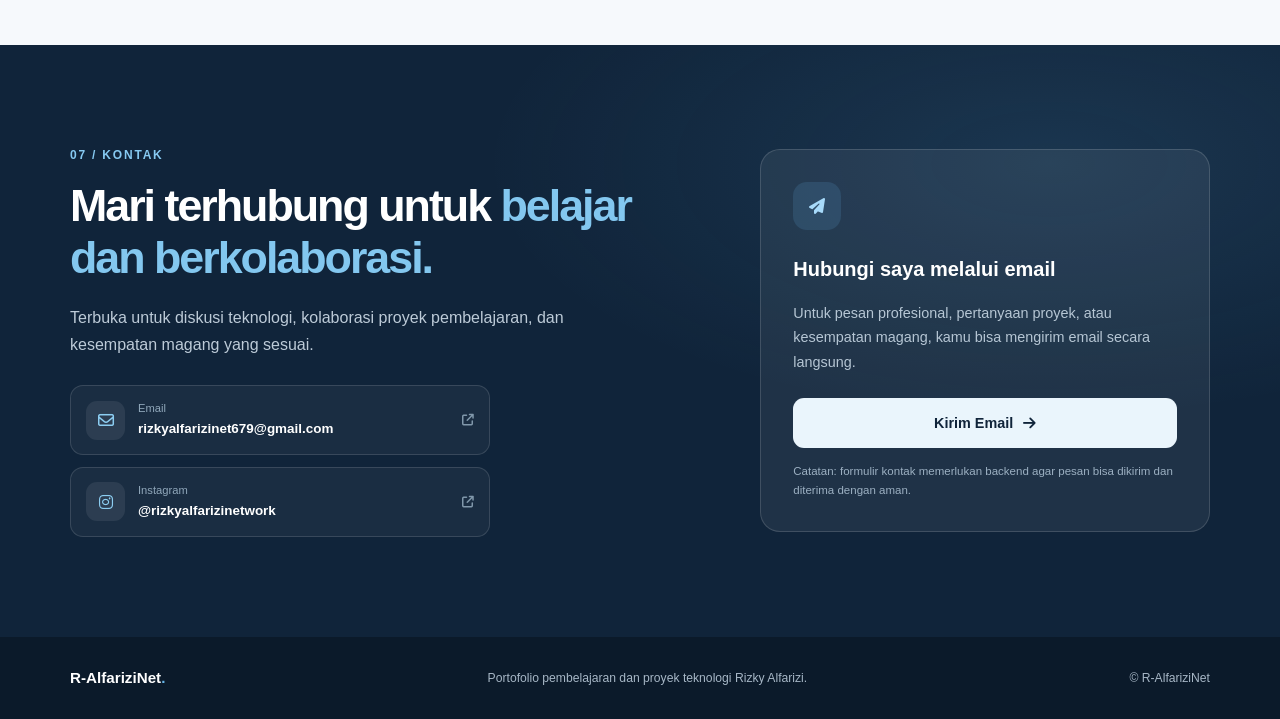
==== commit 7a592cb0: "Add new album cards with images and captions" ====
--- a/index.html
+++ b/index.html
@@ -541,6 +541,40 @@
       <span>Praktik, tugas, dan kolaborasi</span>
     </div>
   </article>
+
+      <article class="album-card">
+    <img
+      src="images11/5.jpg"
+      alt="Dokumentasi kegiatan belajar di sekolah"
+      loading="lazy"
+      onerror="this.style.display='none';this.nextElementSibling.style.display='grid'"
+    >
+    <div class="album-placeholder">
+      <i class="fa-solid fa-camera"></i>
+   
+    </div>
+    <div class="album-caption">
+      <strong>Kegiatan sekolah</strong>
+      <span>Praktik, tugas, dan kolaborasi</span>
+    </div>
+  </article>   
+
+         <article class="album-card">
+    <img
+      src="images11/10.jpg"
+      alt="Dokumentasi kegiatan belajar di sekolah"
+      loading="lazy"
+      onerror="this.style.display='none';this.nextElementSibling.style.display='grid'"
+    >
+    <div class="album-placeholder">
+      <i class="fa-solid fa-camera"></i>
+   
+    </div>
+    <div class="album-caption">
+      <strong>Kegiatan sekolah</strong>
+      <span>Praktik, tugas, dan kolaborasi</span>
+    </div>
+  </article>
       </div>
       
       </div>
